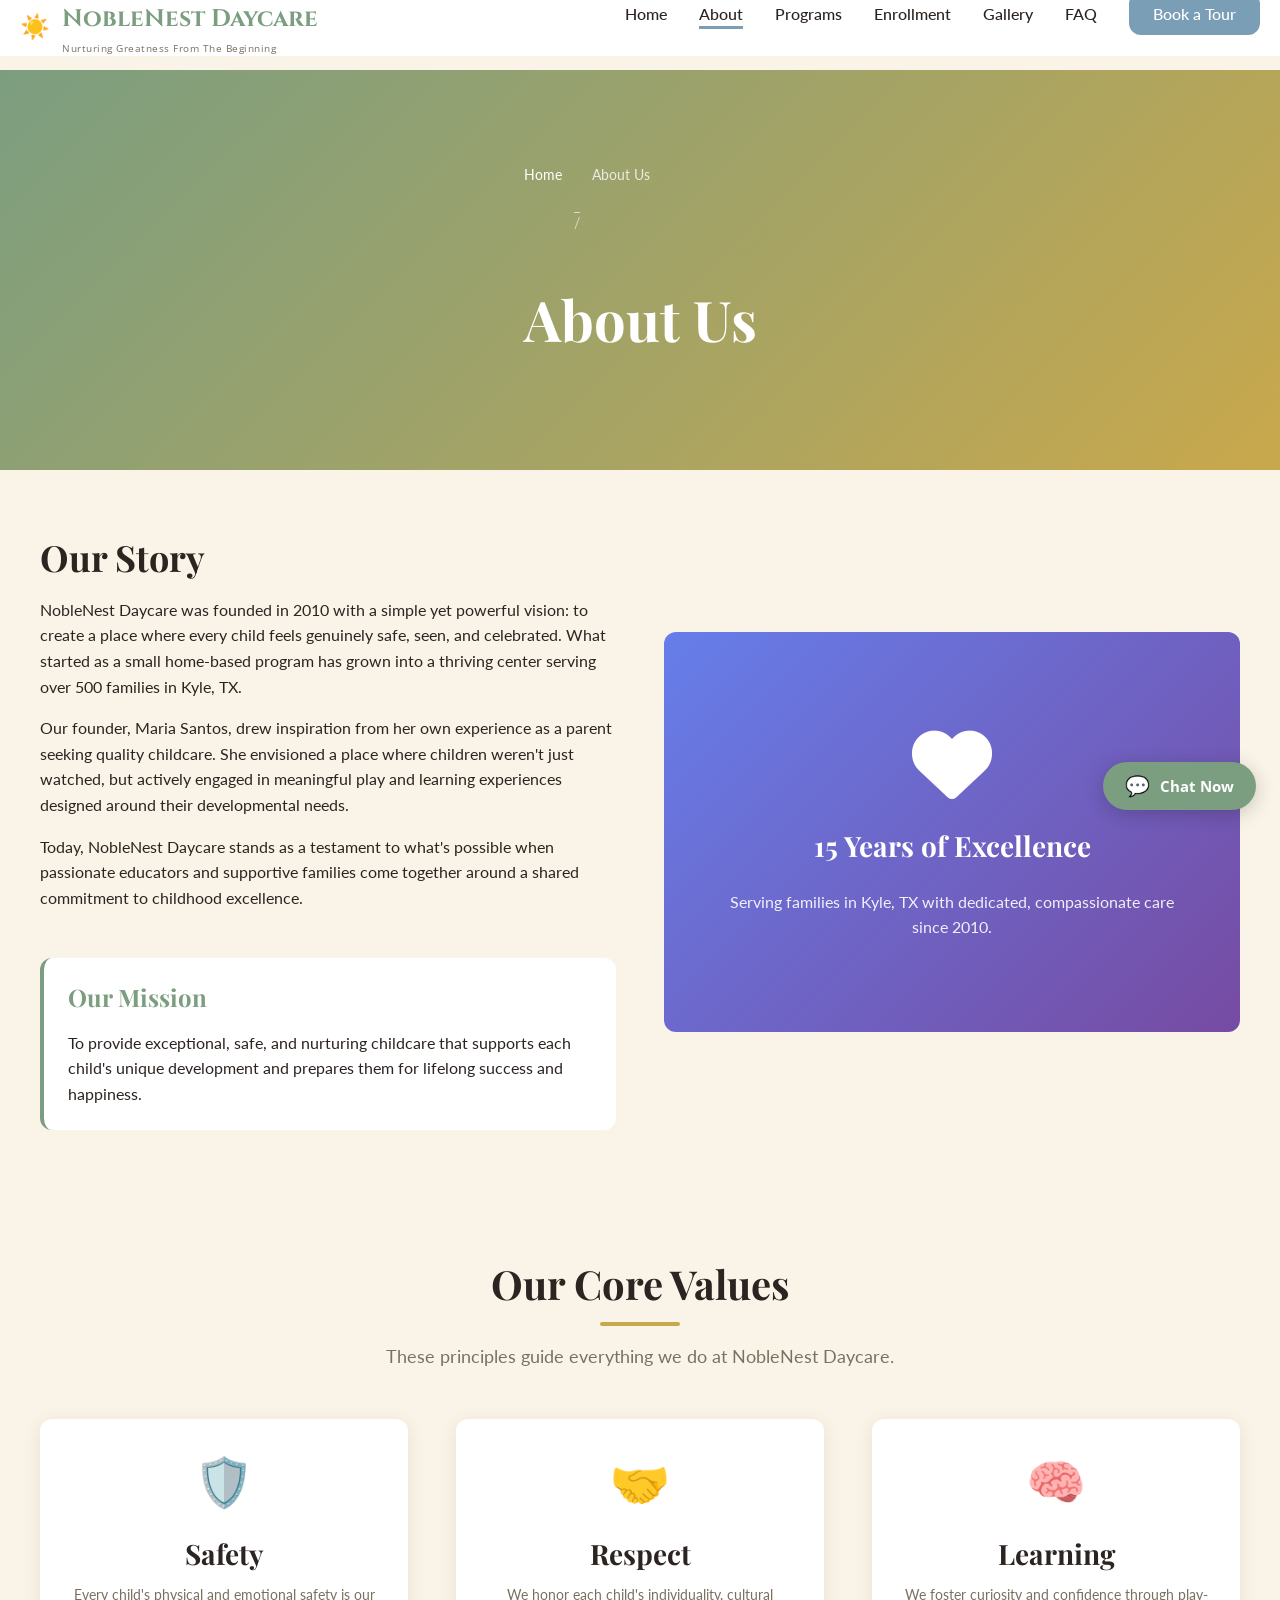
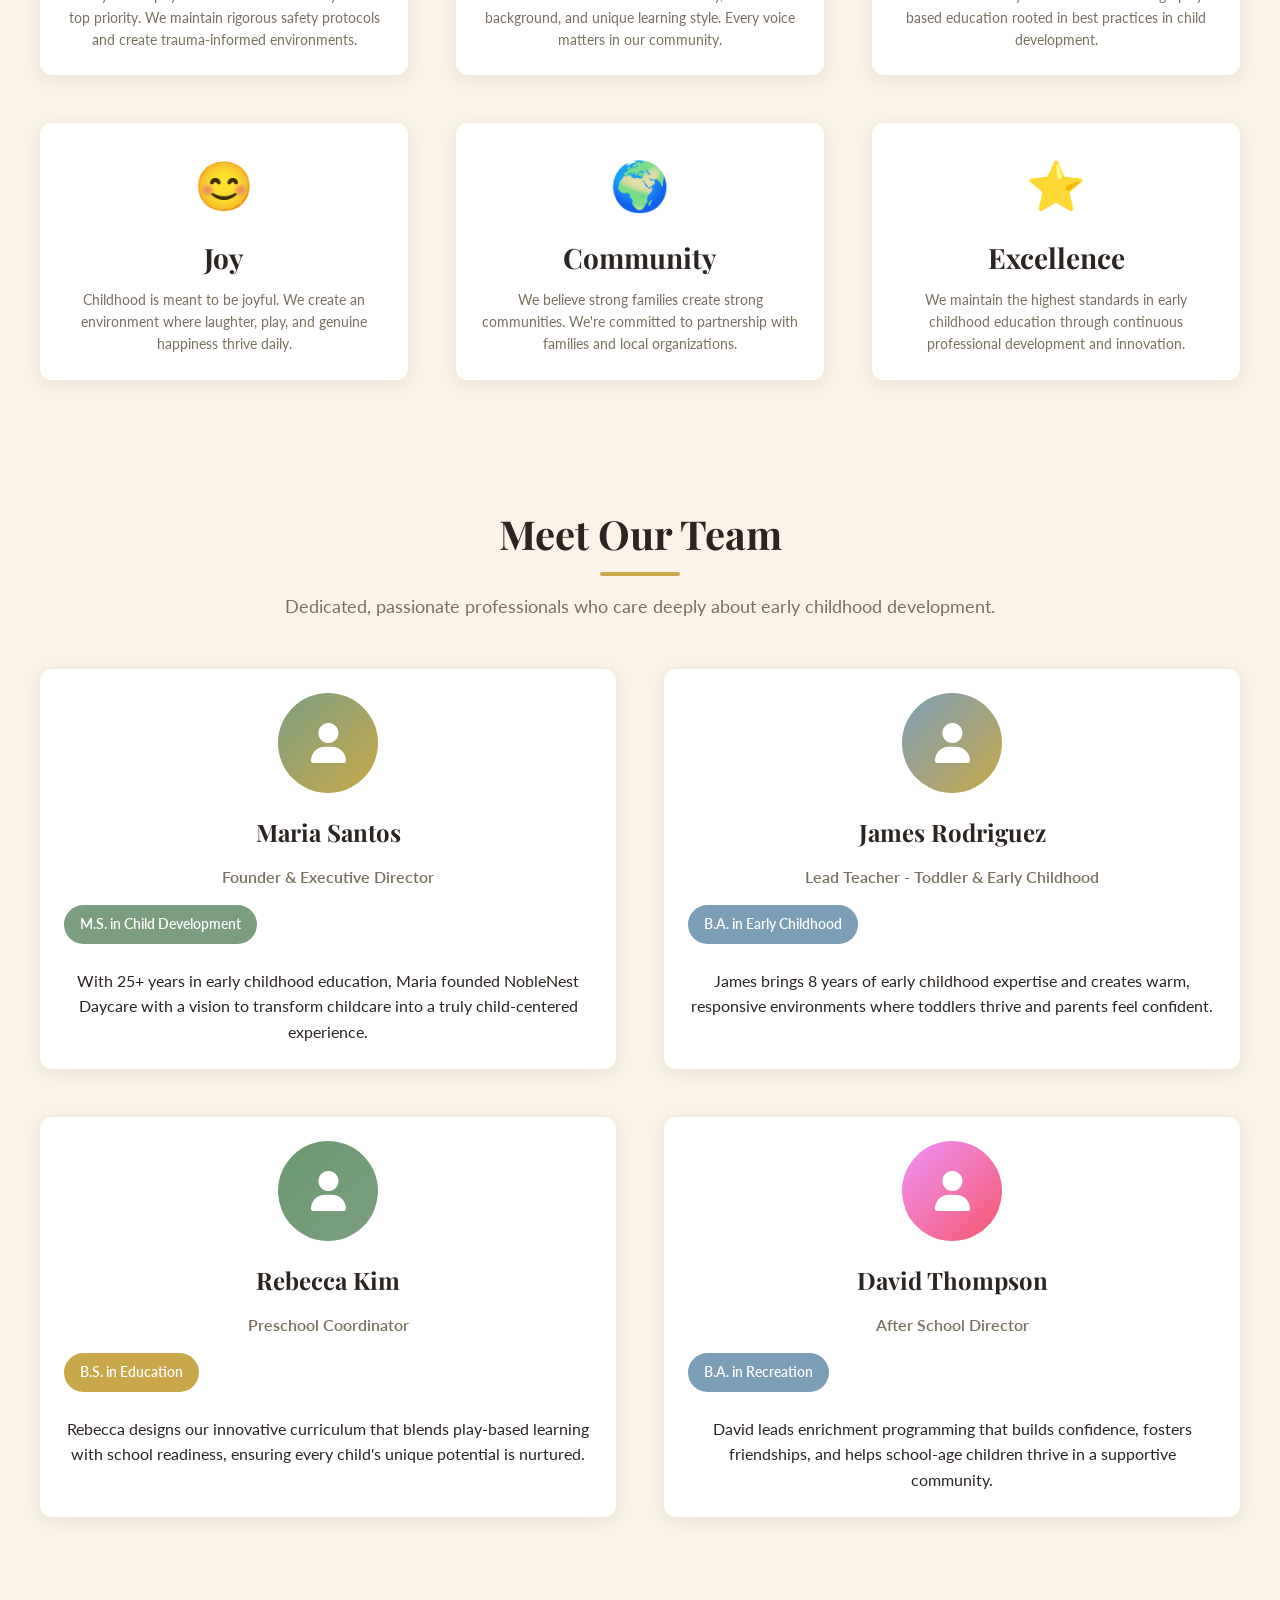
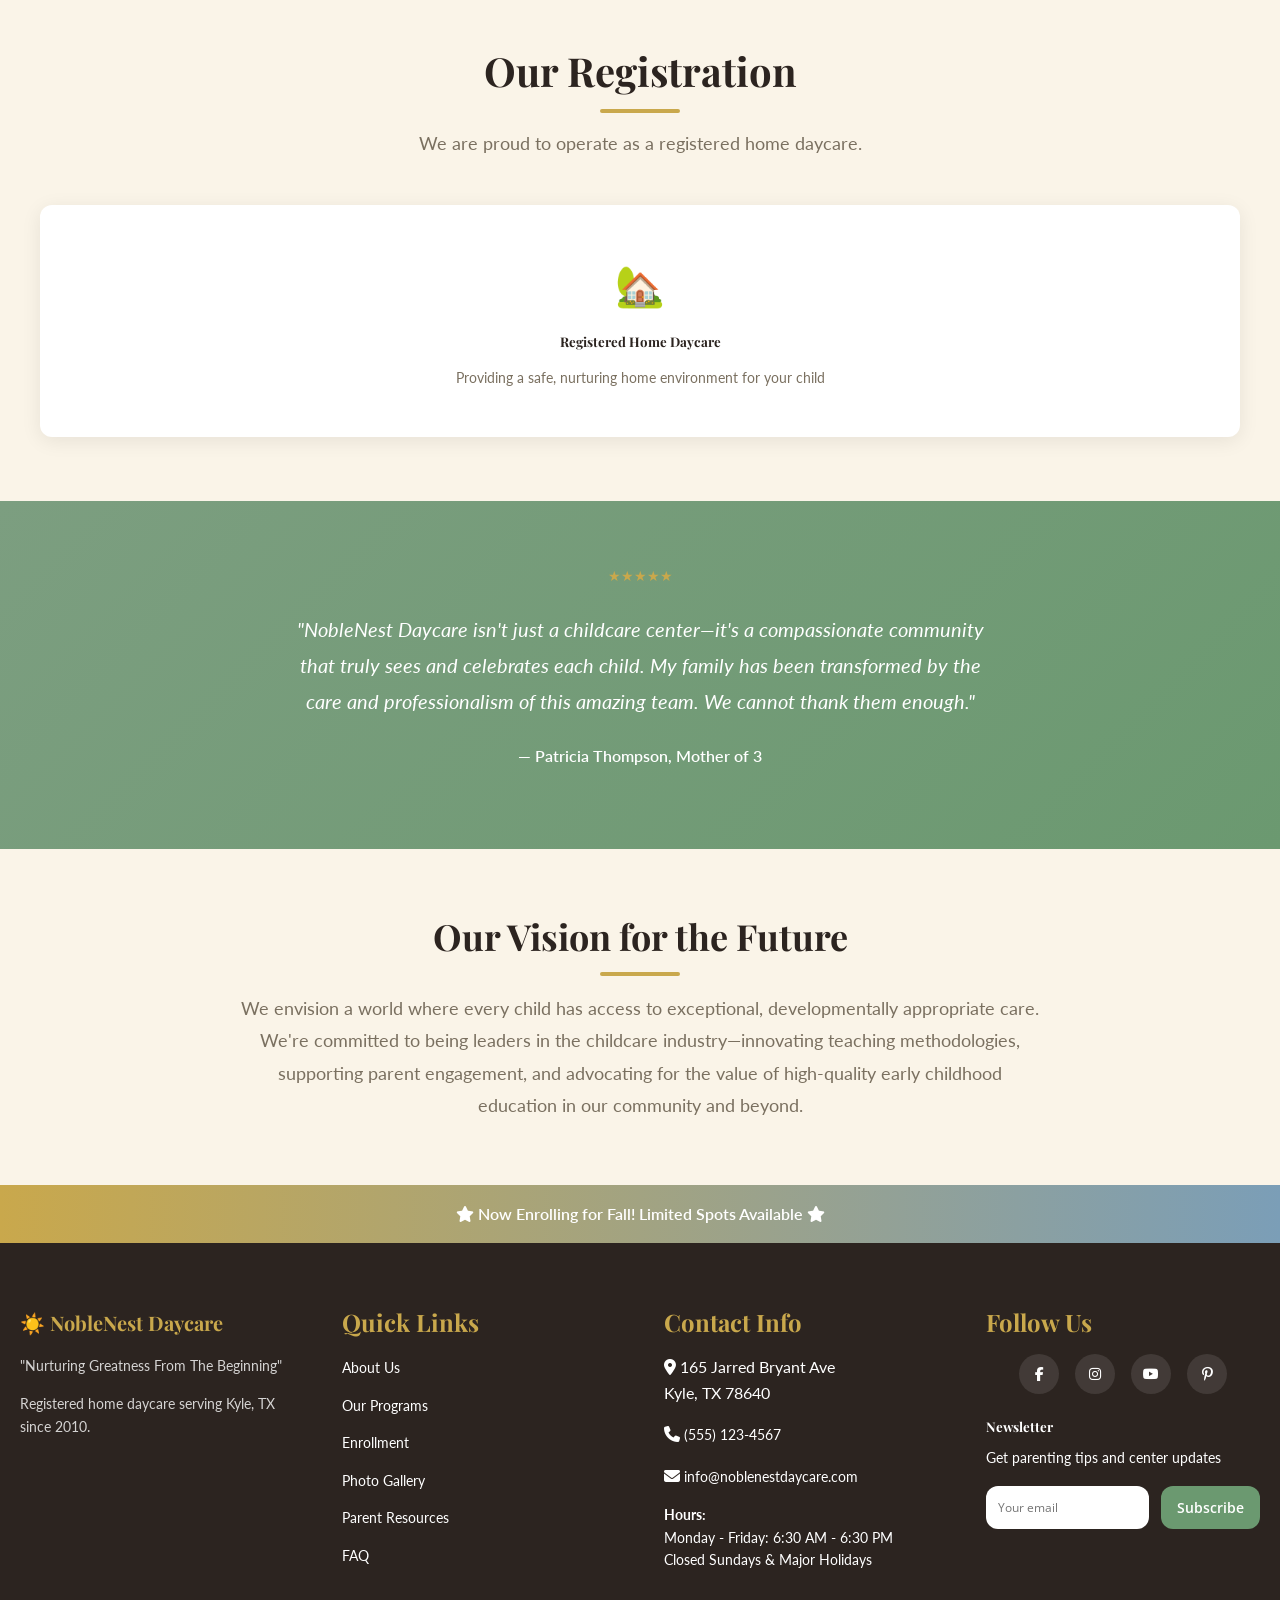
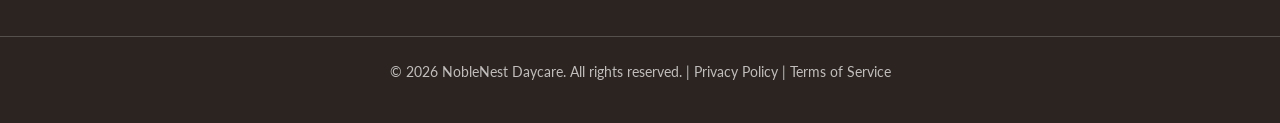
==== about.html @ d647401b "Update minimum age to 12 months: remove infant care, update all age references" ====
﻿<!DOCTYPE html>
<html lang="en">
<head>
  <meta charset="UTF-8">
  <meta name="viewport" content="width=device-width, initial-scale=1.0">
  <meta name="description" content="About NobleNest Daycare - Our story, mission, values, and the dedicated team behind our childcare center.">
  <meta name="keywords" content="about childcare, our mission, our team, childcare values, child development philosophy">
  
  <meta property="og:type" content="website">
  <meta property="og:url" content="https://noblenestdaycare.com/about.html">
  <meta property="og:title" content="About NobleNest Daycare | Our Story & Mission">
  <meta property="og:description" content="Learn about our mission, values, and the dedicated team behind NobleNest Daycare.">
  
  <meta property="twitter:card" content="summary">
  <meta property="twitter:url" content="https://noblenestdaycare.com/about.html">
  <meta property="twitter:title" content="About NobleNest Daycare | Our Story & Mission">
  <meta property="twitter:description" content="Learn about our mission, values, and the dedicated team behind NobleNest Daycare.">
  
  <link rel="canonical" href="https://noblenestdaycare.com/about.html">
  <link rel="icon" type="image/x-icon" href="data:image/svg+xml,<svg xmlns='http://www.w3.org/2000/svg' viewBox='0 0 100 100'><text y='.9em' font-size='90'>☀️</text></svg>">
  
  <link href="https://fonts.googleapis.com/css2?family=Cinzel:wght@400;600;700&family=Playfair+Display:wght@400;600;700&family=Lato:wght@300;400;700&family=Open+Sans:wght@400;600;700&display=swap" rel="stylesheet">
  <link rel="stylesheet" href="https://cdnjs.cloudflare.com/ajax/libs/font-awesome/6.4.0/css/all.min.css">
  
  <link rel="stylesheet" href="css/style.css">
  <link rel="stylesheet" href="css/responsive.css">
  
  <title>About NobleNest Daycare | Our Story & Mission</title>
</head>
<body>
  <a href="#main-content" class="skip-link">Skip to main content</a>

  <header>
    <nav class="container">
      <a href="index.html" class="logo">
        <span>☀️</span>
        <div class="logo-text"><span>NobleNest Daycare</span><span class="logo-motto">Nurturing Greatness From The Beginning</span></div>
      </a>
      
      <ul class="nav-menu">
        <li><a href="index.html">Home</a></li>
        <li><a href="about.html">About</a></li>
        <li><a href="programs.html">Programs</a></li>
        <li><a href="enrollment.html">Enrollment</a></li>
        <li><a href="gallery.html">Gallery</a></li>
        <li><a href="faq.html">FAQ</a></li>
        <li><a href="contact.html" class="nav-cta">Book a Tour</a></li>
      </ul>

      <button class="hamburger" aria-label="Toggle navigation menu" aria-expanded="false">
        <span></span>
        <span></span>
        <span></span>
      </button>
    </nav>

    <div class="mobile-menu">
      <a href="index.html">Home</a>
      <a href="about.html">About</a>
      <a href="programs.html">Programs</a>
      <a href="enrollment.html">Enrollment</a>
      <a href="gallery.html">Gallery</a>
      <a href="resources.html">Resources</a>
      <a href="faq.html">FAQ</a>
      <a href="contact.html" class="nav-cta">Book a Tour</a>
    </div>
  </header>

  <main id="main-content">
    <!-- HERO BANNER -->
    <section class="hero hero-small">
      <div class="hero-content">
        <div class="breadcrumb">
          <a href="index.html">Home</a>
          <span class="divider">/</span>
          <span>About Us</span>
        </div>
        <h1>About Us</h1>
      </div>
    </section>

    <!-- OUR STORY SECTION -->
    <section class="bg-background">
      <div class="container">
        <div class="two-column">
          <div>
            <h2>Our Story</h2>
            <p>
              NobleNest Daycare was founded in 2010 with a simple yet powerful vision: to create a place where every child feels genuinely safe, seen, and celebrated. What started as a small home-based program has grown into a thriving center serving over 500 families in Kyle, TX.
            </p>
            <p>
              Our founder, Maria Santos, drew inspiration from her own experience as a parent seeking quality childcare. She envisioned a place where children weren't just watched, but actively engaged in meaningful play and learning experiences designed around their developmental needs.
            </p>
            <p>
              Today, NobleNest Daycare stands as a testament to what's possible when passionate educators and supportive families come together around a shared commitment to childhood excellence.
            </p>

            <div style="margin-top: var(--spacing-2xl); padding: var(--spacing-lg); background-color: var(--white); border-radius: var(--border-radius); border-left: 4px solid var(--primary);">
              <h4 style="margin-bottom: var(--spacing-md); color: var(--primary);">Our Mission</h4>
              <p style="margin-bottom: 0;">
                To provide exceptional, safe, and nurturing childcare that supports each child's unique development and prepares them for lifelong success and happiness.
              </p>
            </div>
          </div>

          <div style="background: linear-gradient(135deg, #667eea 0%, #764ba2 100%); border-radius: var(--border-radius); padding: var(--spacing-3xl); color: white; display: flex; flex-direction: column; justify-content: center; align-items: center; text-align: center; min-height: 400px;">
            <i class="fas fa-heart" style="font-size: 80px; margin-bottom: var(--spacing-lg);"></i>
            <h3 style="color: white; margin-bottom: var(--spacing-lg);">15 Years of Excellence</h3>
            <p style="opacity: 0.9; margin-bottom: 0;">
              Serving families in Kyle, TX with dedicated, compassionate care since 2010.
            </p>
          </div>
        </div>
      </div>
    </section>

    <!-- OUR VALUES SECTION -->
    <section>
      <div class="container">
        <div class="section-header">
          <h2 class="section-title-accent">Our Core Values</h2>
          <p class="section-subtitle">These principles guide everything we do at NobleNest Daycare.</p>
        </div>

        <div class="grid-3">
          <div class="card icon-card">
            <div class="icon">🛡️</div>
            <h3>Safety</h3>
            <p>Every child's physical and emotional safety is our top priority. We maintain rigorous safety protocols and create trauma-informed environments.</p>
          </div>

          <div class="card icon-card">
            <div class="icon">🤝</div>
            <h3>Respect</h3>
            <p>We honor each child's individuality, cultural background, and unique learning style. Every voice matters in our community.</p>
          </div>

          <div class="card icon-card">
            <div class="icon">🧠</div>
            <h3>Learning</h3>
            <p>We foster curiosity and confidence through play-based education rooted in best practices in child development.</p>
          </div>

          <div class="card icon-card">
            <div class="icon">😊</div>
            <h3>Joy</h3>
            <p>Childhood is meant to be joyful. We create an environment where laughter, play, and genuine happiness thrive daily.</p>
          </div>

          <div class="card icon-card">
            <div class="icon">🌍</div>
            <h3>Community</h3>
            <p>We believe strong families create strong communities. We're committed to partnership with families and local organizations.</p>
          </div>

          <div class="card icon-card">
            <div class="icon">⭐</div>
            <h3>Excellence</h3>
            <p>We maintain the highest standards in early childhood education through continuous professional development and innovation.</p>
          </div>
        </div>
      </div>
    </section>

    <!-- MEET OUR TEAM SECTION -->
    <section class="bg-background">
      <div class="container">
        <div class="section-header">
          <h2 class="section-title-accent">Meet Our Team</h2>
          <p class="section-subtitle">Dedicated, passionate professionals who care deeply about early childhood development.</p>
        </div>

        <div class="grid-2">
          <div class="card">
            <div style="width: 100px; height: 100px; background: linear-gradient(135deg, var(--primary) 0%, var(--secondary) 100%); border-radius: 50%; margin: 0 auto var(--spacing-lg); display: flex; align-items: center; justify-content: center; color: white; font-size: 40px;">
              <i class="fas fa-user"></i>
            </div>
            <h4 style="text-align: center;">Maria Santos</h4>
            <p style="text-align: center; color: var(--text-light); font-weight: 600; margin-bottom: var(--spacing-md);">Founder & Executive Director</p>
            <div class="badge badge-primary" style="text-align: center; width: fit-content; margin: 0 auto var(--spacing-lg);">M.S. in Child Development</div>
            <p style="text-align: center; margin-bottom: 0;">
              With 25+ years in early childhood education, Maria founded NobleNest Daycare with a vision to transform childcare into a truly child-centered experience.
            </p>
          </div>

          <div class="card">
            <div style="width: 100px; height: 100px; background: linear-gradient(135deg, var(--accent) 0%, var(--secondary) 100%); border-radius: 50%; margin: 0 auto var(--spacing-lg); display: flex; align-items: center; justify-content: center; color: white; font-size: 40px;">
              <i class="fas fa-user"></i>
            </div>
            <h4 style="text-align: center;">James Rodriguez</h4>
            <p style="text-align: center; color: var(--text-light); font-weight: 600; margin-bottom: var(--spacing-md);">Lead Teacher - Toddler &amp; Early Childhood</p>
            <div class="badge badge-accent" style="text-align: center; width: fit-content; margin: 0 auto var(--spacing-lg);">B.A. in Early Childhood</div>
            <p style="text-align: center; margin-bottom: 0;">
              James brings 8 years of early childhood expertise and creates warm, responsive environments where toddlers thrive and parents feel confident.
            </p>
          </div>

          <div class="card">
            <div style="width: 100px; height: 100px; background: linear-gradient(135deg, var(--success) 0%, var(--primary) 100%); border-radius: 50%; margin: 0 auto var(--spacing-lg); display: flex; align-items: center; justify-content: center; color: white; font-size: 40px;">
              <i class="fas fa-user"></i>
            </div>
            <h4 style="text-align: center;">Rebecca Kim</h4>
            <p style="text-align: center; color: var(--text-light); font-weight: 600; margin-bottom: var(--spacing-md);">Preschool Coordinator</p>
            <div class="badge badge-secondary" style="text-align: center; width: fit-content; margin: 0 auto var(--spacing-lg);">B.S. in Education</div>
            <p style="text-align: center; margin-bottom: 0;">
              Rebecca designs our innovative curriculum that blends play-based learning with school readiness, ensuring every child's unique potential is nurtured.
            </p>
          </div>

          <div class="card">
            <div style="width: 100px; height: 100px; background: linear-gradient(135deg, #f093fb 0%, #f5576c 100%); border-radius: 50%; margin: 0 auto var(--spacing-lg); display: flex; align-items: center; justify-content: center; color: white; font-size: 40px;">
              <i class="fas fa-user"></i>
            </div>
            <h4 style="text-align: center;">David Thompson</h4>
            <p style="text-align: center; color: var(--text-light); font-weight: 600; margin-bottom: var(--spacing-md);">After School Director</p>
            <div class="badge badge-accent" style="text-align: center; width: fit-content; margin: 0 auto var(--spacing-lg);">B.A. in Recreation</div>
            <p style="text-align: center; margin-bottom: 0;">
              David leads enrichment programming that builds confidence, fosters friendships, and helps school-age children thrive in a supportive community.
            </p>
          </div>
        </div>
      </div>
    </section>

    <!-- ACCREDITATIONS & LICENSES SECTION -->
    <section>
      <div class="container">
        <div class="section-header">
          <h2 class="section-title-accent">Our Registration</h2>
          <p class="section-subtitle">We are proud to operate as a registered home daycare.</p>
        </div>

        <div style="display: grid; grid-template-columns: repeat(auto-fit, minmax(150px, 1fr)); gap: var(--spacing-2xl); align-items: center;">
          <div style="background: var(--white); padding: var(--spacing-2xl); border-radius: var(--border-radius); text-align: center; box-shadow: var(--shadow-md);">
            <div style="font-size: 40px; margin-bottom: var(--spacing-md);">🏡</div>
            <h5>Registered Home Daycare</h5>
            <p style="font-size: var(--font-size-small); margin-bottom: 0; color: var(--text-light);">Providing a safe, nurturing home environment for your child</p>
          </div>
        </div>
      </div>
    </section>

    <!-- PARENT TESTIMONIAL BANNER -->
    <section style="background: linear-gradient(135deg, var(--primary) 0%, var(--success) 100%); color: white; padding: var(--spacing-3xl) var(--container-padding);">
      <div class="container">
        <div style="text-align: center; max-width: 700px; margin: 0 auto;">
          <div class="star-rating" style="justify-content: center; margin-bottom: var(--spacing-lg);">
            ★★★★★
          </div>
          <p style="font-size: 20px; font-style: italic; margin-bottom: var(--spacing-lg); line-height: 1.8;">
            "NobleNest Daycare isn't just a childcare center—it's a compassionate community that truly sees and celebrates each child. My family has been transformed by the care and professionalism of this amazing team. We cannot thank them enough."
          </p>
          <p style="font-size: 16px; font-weight: 600;">
            — Patricia Thompson, Mother of 3
          </p>
        </div>
      </div>
    </section>

    <!-- VISION SECTION -->
    <section class="bg-background">
      <div class="container">
        <div style="text-align: center; max-width: 800px; margin: 0 auto;">
          <h2 class="section-title-accent">Our Vision for the Future</h2>
          <p style="font-size: var(--font-size-large); color: var(--text-light); line-height: 1.8; margin-bottom: 0;">
            We envision a world where every child has access to exceptional, developmentally appropriate care. We're committed to being leaders in the childcare industry—innovating teaching methodologies, supporting parent engagement, and advocating for the value of high-quality early childhood education in our community and beyond.
          </p>
        </div>
      </div>
    </section>
  </main>

  <div class="enrolling-banner">
    <i class="fas fa-star"></i> Now Enrolling for Fall! Limited Spots Available <i class="fas fa-star"></i>
  </div>

  <footer>
    <div class="footer-content">
      <div class="footer-section">
        <div class="footer-logo">☀️ NobleNest Daycare</div>
        <p class="footer-tagline">"Nurturing Greatness From The Beginning"</p>
        <p style="font-size: var(--font-size-small); color: rgba(255, 255, 255, 0.8);">Registered home daycare serving Kyle, TX since 2010.</p>
      </div>

      <div class="footer-section">
        <h4>Quick Links</h4>
        <ul>
          <li><a href="about.html">About Us</a></li>
          <li><a href="programs.html">Our Programs</a></li>
          <li><a href="enrollment.html">Enrollment</a></li>
          <li><a href="gallery.html">Photo Gallery</a></li>
          <li><a href="resources.html">Parent Resources</a></li>
          <li><a href="faq.html">FAQ</a></li>
        </ul>
      </div>

      <div class="footer-section">
        <h4>Contact Info</h4>
        <p>
          <i class="fas fa-map-marker-alt"></i> 165 Jarred Bryant Ave<br>
          Kyle, TX 78640
        </p>
        <p>
          <i class="fas fa-phone"></i> <a href="tel:+1-555-123-4567">(555) 123-4567</a>
        </p>
        <p>
          <i class="fas fa-envelope"></i> <a href="mailto:info@noblenestdaycare.com">info@noblenestdaycare.com</a>
        </p>
        <p style="font-size: var(--font-size-small); margin-top: var(--spacing-md);">
          <strong>Hours:</strong><br>
          Monday - Friday: 6:30 AM - 6:30 PM<br>
          Closed Sundays & Major Holidays
        </p>
      </div>

      <div class="footer-section">
        <h4>Follow Us</h4>
        <div class="social-links">
          <a href="https://facebook.com/noblenestdaycare" target="_blank" rel="noopener noreferrer" aria-label="Visit our Facebook page">
            <i class="fab fa-facebook-f"></i>
          </a>
          <a href="https://instagram.com/noblenestdaycare" target="_blank" rel="noopener noreferrer" aria-label="Visit our Instagram page">
            <i class="fab fa-instagram"></i>
          </a>
          <a href="https://youtube.com/noblenestdaycare" target="_blank" rel="noopener noreferrer" aria-label="Visit our YouTube channel">
            <i class="fab fa-youtube"></i>
          </a>
          <a href="https://pinterest.com/noblenestdaycare" target="_blank" rel="noopener noreferrer" aria-label="Visit our Pinterest page">
            <i class="fab fa-pinterest-p"></i>
          </a>
        </div>
        <div style="margin-top: var(--spacing-lg);">
          <h5 style="margin-bottom: var(--spacing-sm);">Newsletter</h5>
          <p style="font-size: var(--font-size-small); margin-bottom: var(--spacing-md);">Get parenting tips and center updates</p>
          <form style="display: flex; gap: var(--spacing-sm);" onsubmit="event.preventDefault(); alert('Newsletter signup coming soon!');">
            <input type="email" placeholder="Your email" style="flex: 1; padding: var(--spacing-sm); border: none; border-radius: var(--border-radius); font-size: 12px;">
            <button type="submit" class="btn btn-secondary btn-small" style="padding: var(--spacing-sm) var(--spacing-md);">Subscribe</button>
          </form>
        </div>
      </div>
    </div>

    <div class="footer-bottom">
      <p>&copy; 2026 NobleNest Daycare. All rights reserved. | <a href="#" style="color: rgba(255, 255, 255, 0.7);">Privacy Policy</a> | <a href="#" style="color: rgba(255, 255, 255, 0.7);">Terms of Service</a></p>
    </div>
  </footer>

  <button class="scroll-to-top" aria-label="Scroll to top">
    <i class="fas fa-arrow-up"></i>
  </button>

  <script src="js/main.js" defer></script>
  <!-- CHAT NOW BUTTON -->
  <button class="chat-now-btn" onclick="if(typeof Tawk_API!=='undefined'){Tawk_API.maximize();}" aria-label="Chat with us now">
    <span class="chat-icon">&#128172;</span>
    <span class="chat-label">Chat Now</span>
  </button>

  <!-- TAWK.TO LIVE CHAT - Sign up free at tawk.to, replace YOUR_PROPERTY_ID/YOUR_WIDGET_ID -->
  <script type="text/javascript">
    var Tawk_API=Tawk_API||{}, Tawk_LoadStart=new Date();
    (function(){
      var s1=document.createElement("script"),s0=document.getElementsByTagName("script")[0];
      s1.async=true;
      s1.src='https://embed.tawk.to/YOUR_PROPERTY_ID/YOUR_WIDGET_ID';
      s1.charset='UTF-8';
      s1.setAttribute('crossorigin','*');
      s0.parentNode.insertBefore(s1,s0);
    })();
  </script>
</body>
</html>
---- css/style.css ----
﻿/* ============================================
   NobleNest Daycare CHILDCARE WEBSITE
   Main Stylesheet with CSS Variables & Global Styles
   ============================================ */

/* ============================================
   CSS CUSTOM PROPERTIES (VARIABLES)
   ============================================ */
:root {
  /* Brand Colors */
  --primary: #7C9E80;        /* Sage green */
  --secondary: #C9A84C;      /* Soft gold */
  --accent: #7B9EB7;         /* Dusty blue */
  --background: #FAF4E8;     /* Warm cream */
  --text: #2C2420;           /* Warm dark brown */
  --text-light: #7A7060;     /* Warm gray */
  --success: #6B9970;        /* Sage success green */
  --error: #C25B4E;          /* Muted terracotta */
  --white: #FFFFFF;
  --card-bg: #FFFFFF;
  --border: #E5D9C5;         /* Warm beige border */

  /* Typography */
  --font-heading: 'Playfair Display', serif;
  --font-logo: 'Cinzel', serif;
  --font-body: 'Lato', sans-serif;
  --font-ui: 'Open Sans', sans-serif;
  --font-size-base: 16px;
  --font-size-small: 14px;
  --font-size-large: 18px;
  --font-size-h1: 48px;
  --font-size-h2: 36px;
  --font-size-h3: 28px;
  --font-size-h4: 24px;
  --line-height: 1.6;
  
  /* Spacing */
  --spacing-xs: 8px;
  --spacing-sm: 12px;
  --spacing-md: 16px;
  --spacing-lg: 24px;
  --spacing-xl: 32px;
  --spacing-2xl: 48px;
  --spacing-3xl: 64px;

  /* Border & Radius */
  --border-radius: 12px;
  --border-radius-lg: 16px;
  --border-width: 1px;
  --border-color: var(--border);

  /* Shadows */
  --shadow-sm: 0 2px 8px rgba(0, 0, 0, 0.04);
  --shadow-md: 0 4px 20px rgba(0, 0, 0, 0.08);
  --shadow-lg: 0 10px 40px rgba(0, 0, 0, 0.12);
  --shadow-hover: 0 12px 48px rgba(0, 0, 0, 0.15);

  /* Transitions */
  --transition: all 0.3s ease;
  --transition-fast: all 0.15s ease;
  --transition-slow: all 0.5s ease;

  /* Container */
  --container-width: 1320px;
  --container-padding: 20px;

  /* Z-index scale */
  --z-header: 1000;
  --z-mobile-nav: 999;
  --z-lightbox: 2000;
  --z-tooltip: 100;
}

/* ============================================
   RESET & BASE STYLES
   ============================================ */
* {
  margin: 0;
  padding: 0;
  box-sizing: border-box;
}

html {
  scroll-behavior: smooth;
  font-size: var(--font-size-base);
  overflow-x: hidden;
}

body {
  font-family: var(--font-body);
  color: var(--text);
  background-color: var(--background);
  line-height: var(--line-height);
  -webkit-font-smoothing: antialiased;
  -moz-osx-font-smoothing: grayscale;
}

/* Headings */
h1, h2, h3, h4, h5, h6 {
  font-family: var(--font-heading);
  font-weight: 700;
  line-height: 1.3;
  margin-bottom: var(--spacing-md);
}

h1 {
  font-size: var(--font-size-h1);
}

h2 {
  font-size: var(--font-size-h2);
}

h3 {
  font-size: var(--font-size-h3);
}

h4 {
  font-size: var(--font-size-h4);
}

/* Paragraphs & Text */
p {
  margin-bottom: var(--spacing-md);
}

a {
  color: var(--primary);
  text-decoration: none;
  transition: var(--transition-fast);
}

a:hover {
  color: var(--accent);
}

/* Lists */
ul, ol {
  margin-left: var(--spacing-lg);
  margin-bottom: var(--spacing-md);
}

li {
  margin-bottom: var(--spacing-sm);
}

/* Images */
img {
  max-width: 100%;
  height: auto;
  display: block;
}

/* Forms */
button {
  cursor: pointer;
  font-family: var(--font-ui);
}

input, textarea, select {
  font-family: var(--font-ui);
  font-size: var(--font-size-base);
}

/* ============================================
   CONTAINER & LAYOUT
   ============================================ */
.container {
  width: 100%;
  max-width: var(--container-width);
  margin: 0 auto;
  padding: 0 var(--container-padding);
}

section {
  padding: var(--spacing-3xl) var(--container-padding);
}

.row {
  display: flex;
  gap: var(--spacing-lg);
  flex-wrap: wrap;
}

.col {
  flex: 1;
  min-width: 0;
}

/* ============================================
   HEADER & NAVIGATION
   ============================================ */
header {
  position: fixed;
  top: 0;
  left: 0;
  right: 0;
  background-color: var(--white);
  z-index: var(--z-header);
  transition: var(--transition);
  border-bottom: none;
}

header.scrolled {
  box-shadow: var(--shadow-md);
  background-color: rgba(255, 255, 255, 0.98);
}

nav {
  display: flex;
  justify-content: space-between;
  align-items: center;
  padding: var(--spacing-md) var(--container-padding);
  max-width: var(--container-width);
  margin: 0 auto;
}

.logo {
  font-family: var(--font-logo);
  font-size: 24px;
  font-weight: 700;
  color: var(--primary);
  display: flex;
  align-items: center;
  gap: var(--spacing-sm);
  text-decoration: none;
  white-space: nowrap;
}

.logo-text {
  display: flex;
  flex-direction: column;
  gap: 2px;
}

.logo-motto {
  font-size: 10px;
  font-weight: 400;
  color: var(--text-light);
  letter-spacing: 0.5px;
  white-space: nowrap;
  font-family: var(--font-ui);
}

.logo:hover {
  color: var(--accent);
}

.nav-menu {
  display: flex;
  list-style: none;
  gap: var(--spacing-xl);
  align-items: center;
}

.nav-menu a {
  font-size: var(--font-size-base);
  font-weight: 500;
  color: var(--text);
  position: relative;
  transition: var(--transition-fast);
}

.nav-menu a::after {
  content: '';
  position: absolute;
  bottom: -6px;
  left: 0;
  width: 0;
  height: 3px;
  background-color: var(--accent);
  transition: var(--transition-fast);
}

.nav-menu a:hover::after {
  width: 100%;
}

.nav-menu a.active::after {
  width: 100%;
}

.nav-cta {
  background-color: var(--accent);
  color: var(--white) !important;
  padding: var(--spacing-sm) var(--spacing-lg);
  border-radius: var(--border-radius);
  font-weight: 600;
  transition: var(--transition-fast);
}

.nav-cta::after {
  display: none;
}

.nav-cta:hover {
  color: var(--white);
  background-color: #5C86A0;
  transform: scale(1.03);
  box-shadow: var(--shadow-md);
}

/* Hamburger Menu */
.hamburger {
  display: none;
  flex-direction: column;
  cursor: pointer;
  gap: 6px;
  background: none;
  border: none;
  padding: 0;
}

.hamburger span {
  width: 24px;
  height: 3px;
  background-color: var(--text);
  border-radius: 2px;
  transition: var(--transition-fast);
}

.hamburger.active span:nth-child(1) {
  transform: translateY(9px) rotate(45deg);
}

.hamburger.active span:nth-child(2) {
  opacity: 0;
}

.hamburger.active span:nth-child(3) {
  transform: translateY(-9px) rotate(-45deg);
}

/* Mobile Menu */
.mobile-menu {
  display: none;
  position: fixed;
  top: 70px;
  left: 0;
  right: 0;
  bottom: 0;
  background-color: var(--white);
  z-index: var(--z-mobile-nav);
  flex-direction: column;
  padding: var(--spacing-xl);
  gap: var(--spacing-md);
  max-height: calc(100vh - 70px);
  overflow-y: auto;
}

.mobile-menu.active {
  display: flex;
}

.mobile-menu a {
  font-size: 16px;
  padding: var(--spacing-md) 0;
  border-bottom: 1px solid var(--border);
  color: var(--text);
}

.mobile-menu a.active {
  color: var(--accent);
  font-weight: 600;
}

.mobile-menu .nav-cta {
  width: 100%;
  text-align: center;
  border-bottom: none;
  padding: var(--spacing-md);
}

/* Skip to main content link */
.skip-link {
  position: absolute;
  top: -40px;
  left: 0;
  background: var(--primary);
  color: var(--white);
  padding: 8px;
  text-decoration: none;
  z-index: var(--z-header) + 1;
  border-radius: var(--border-radius);
}

.skip-link:focus {
  top: 0;
}

/* ============================================
   BUTTONS
   ============================================ */
.btn {
  display: inline-flex;
  align-items: center;
  justify-content: center;
  gap: var(--spacing-sm);
  padding: var(--spacing-md) var(--spacing-lg);
  border: none;
  border-radius: var(--border-radius);
  font-size: var(--font-size-base);
  font-weight: 600;
  cursor: pointer;
  transition: var(--transition-fast);
  text-decoration: none;
  white-space: nowrap;
}

.btn-primary {
  background-color: var(--primary);
  color: var(--white);
}

.btn-primary:hover {
  background-color: #5E8263;
  transform: translateY(-2px);
  box-shadow: var(--shadow-md);
}

.btn-secondary {
  background-color: var(--success);
  color: var(--white);
}

.btn-secondary:hover {
  background-color: #527A56;
  transform: translateY(-2px);
  box-shadow: var(--shadow-md);
}

.btn-accent {
  background-color: var(--accent);
  color: var(--white);
}

.btn-accent:hover {
  background-color: #5C86A0;
  transform: translateY(-2px);
  box-shadow: var(--shadow-md);
}

.btn-outline {
  background-color: transparent;
  color: var(--primary);
  border: 2px solid var(--primary);
}

.btn-outline:hover {
  background-color: var(--primary);
  color: var(--white);
}

.btn-small {
  padding: var(--spacing-sm) var(--spacing-md);
  font-size: var(--font-size-small);
}

.btn-large {
  padding: var(--spacing-lg) var(--spacing-xl);
  font-size: var(--font-size-large);
}

.btn:disabled {
  opacity: 0.6;
  cursor: not-allowed;
}

/* ============================================
   CARDS
   ============================================ */
.card {
  background-color: var(--card-bg);
  border-radius: var(--border-radius);
  padding: var(--spacing-lg);
  box-shadow: var(--shadow-md);
  transition: var(--transition);
}

.card:hover {
  transform: translateY(-6px);
  box-shadow: var(--shadow-lg);
  border-color: var(--accent);
}

.card-header {
  margin-bottom: var(--spacing-md);
  padding-bottom: var(--spacing-md);
  border-bottom: 2px solid var(--border);
}

.card-body {
  margin-bottom: var(--spacing-md);
}

.card-footer {
  margin-top: var(--spacing-md);
  padding-top: var(--spacing-md);
  border-top: 1px solid var(--border);
}

/* Icon Cards */
.icon-card {
  text-align: center;
}

.icon-card .icon {
  font-size: 48px;
  margin-bottom: var(--spacing-md);
}

.icon-card h3 {
  margin-bottom: var(--spacing-sm);
}

.icon-card p {
  margin-bottom: 0;
  font-size: var(--font-size-small);
  color: var(--text-light);
}

/* ============================================
   FOOTER
   ============================================ */
footer {
  background-color: var(--text);
  color: var(--white);
  padding-top: var(--spacing-3xl);
}

.footer-content {
  display: grid;
  grid-template-columns: repeat(auto-fit, minmax(250px, 1fr));
  gap: var(--spacing-2xl);
  margin-bottom: var(--spacing-2xl);
  max-width: var(--container-width);
  margin-left: auto;
  margin-right: auto;
  padding: 0 var(--container-padding);
}

.footer-section h4 {
  color: var(--secondary);
  margin-bottom: var(--spacing-md);
}

.footer-section ul {
  list-style: none;
  margin-left: 0;
}

.footer-section li {
  margin-bottom: var(--spacing-sm);
}

.footer-section a {
  color: var(--white);
  font-size: var(--font-size-small);
}

.footer-section a:hover {
  color: var(--secondary);
}

.footer-logo {
  color: var(--secondary);
  font-family: var(--font-heading);
  font-size: 20px;
  font-weight: 700;
  display: flex;
  align-items: center;
  gap: var(--spacing-sm);
  margin-bottom: var(--spacing-md);
}

.footer-tagline {
  font-size: var(--font-size-small);
  color: rgba(255, 255, 255, 0.8);
  margin-bottom: var(--spacing-md);
}

/* Trust Badges */
.trust-badges {
  display: flex;
  flex-wrap: wrap;
  gap: var(--spacing-md);
  margin-bottom: var(--spacing-2xl);
  justify-content: center;
  padding: var(--spacing-lg);
  background-color: rgba(201, 168, 76, 0.12);
  border-radius: var(--border-radius);
}

.trust-badge {
  display: flex;
  align-items: center;
  gap: var(--spacing-xs);
  font-size: var(--font-size-small);
  font-weight: 500;
}

.trust-badge::before {
  content: '✓';
  color: var(--success);
  font-weight: 700;
}

/* Footer Bottom */
.footer-bottom {
  padding: var(--spacing-lg) var(--container-padding);
  border-top: 1px solid rgba(255, 255, 255, 0.2);
  text-align: center;
  font-size: var(--font-size-small);
  color: rgba(255, 255, 255, 0.7);
  max-width: var(--container-width);
  margin-left: auto;
  margin-right: auto;
}

/* Social Icons */
.social-links {
  display: flex;
  gap: var(--spacing-md);
  justify-content: center;
}

.social-links a {
  display: inline-flex;
  align-items: center;
  justify-content: center;
  width: 40px;
  height: 40px;
  background-color: rgba(255, 255, 255, 0.1);
  border-radius: 50%;
  color: var(--white);
  transition: var(--transition-fast);
  border: none;
}

.social-links a:hover {
  background-color: var(--secondary);
  color: var(--text);
  transform: translateY(-3px);
}

/* ============================================
   HERO SECTION
   ============================================ */
.hero {
  position: relative;
  min-height: 100vh;
  display: flex;
  align-items: center;
  justify-content: center;
  text-align: center;
  color: var(--white);
  background: linear-gradient(135deg, rgba(124, 158, 128, 0.82), rgba(201, 168, 76, 0.75)), 
              linear-gradient(135deg, #7C9E80, #C9A84C);
  background-size: cover;
  background-position: center;
  margin-top: 70px;
  padding: var(--spacing-3xl) var(--container-padding);
}

.hero-small {
  min-height: 400px;
  margin-top: 70px;
}

.hero-content {
  max-width: 800px;
  z-index: 2;
}

.hero h1 {
  font-size: clamp(32px, 5vw, 60px);
  margin-bottom: var(--spacing-lg);
  line-height: 1.2;
}

.hero-subtitle {
  font-size: clamp(16px, 2vw, 22px);
  margin-bottom: var(--spacing-2xl);
  line-height: 1.6;
  opacity: 0.95;
}

.hero-buttons {
  display: flex;
  gap: var(--spacing-md);
  justify-content: center;
  flex-wrap: wrap;
  margin-bottom: var(--spacing-2xl);
}

.scroll-indicator {
  position: absolute;
  bottom: 30px;
  left: 50%;
  transform: translateX(-50%);
  z-index: 3;
  animation: bounce 2s infinite;
}

.scroll-indicator i {
  font-size: 32px;
  color: var(--white);
  opacity: 0.7;
}

@keyframes bounce {
  0%, 20%, 50%, 80%, 100% {
    transform: translateX(-50%) translateY(0);
  }
  40% {
    transform: translateX(-50%) translateY(-10px);
  }
  60% {
    transform: translateX(-50%) translateY(-5px);
  }
}

/* ============================================
   BREADCRUMB
   ============================================ */
.breadcrumb {
  display: flex;
  flex-wrap: wrap;
  gap: var(--spacing-sm);
  font-size: var(--font-size-small);
  color: rgba(255, 255, 255, 0.8);
  margin-bottom: var(--spacing-lg);
}

.breadcrumb a {
  color: var(--white);
}

.breadcrumb a:hover {
  text-decoration: underline;
}

.breadcrumb .divider {
  color: rgba(255, 255, 255, 0.6);
}

/* ============================================
   SECTION TITLES
   ============================================ */
.section-header {
  text-align: center;
  margin-bottom: var(--spacing-2xl);
}

.section-header h2 {
  margin-bottom: var(--spacing-md);
}

.section-title-accent {
  position: relative;
  display: inline-block;
  padding-bottom: var(--spacing-md);
}

.section-title-accent::after {
  content: '';
  position: absolute;
  bottom: 0;
  left: 50%;
  transform: translateX(-50%);
  width: 80px;
  height: 4px;
  background-color: var(--secondary);
  border-radius: 2px;
}

.section-subtitle {
  font-size: var(--font-size-large);
  color: var(--text-light);
  line-height: 1.6;
}

/* ============================================
   FORMS
   ============================================ */
.form-group {
  margin-bottom: var(--spacing-lg);
}

label {
  display: block;
  margin-bottom: var(--spacing-sm);
  font-weight: 600;
  color: var(--text);
  font-size: var(--font-size-base);
}

input[type="text"],
input[type="email"],
input[type="tel"],
input[type="date"],
input[type="password"],
select,
textarea {
  width: 100%;
  padding: var(--spacing-md);
  border: 2px solid var(--border);
  border-radius: var(--border-radius);
  font-size: var(--font-size-base);
  font-family: var(--font-ui);
  transition: var(--transition-fast);
  background-color: var(--white);
}

input[type="text"]:focus,
input[type="email"]:focus,
input[type="tel"]:focus,
input[type="date"]:focus,
input[type="password"]:focus,
select:focus,
textarea:focus {
  outline: none;
  border-color: var(--primary);
  box-shadow: 0 0 0 3px rgba(124, 158, 128, 0.2);
}

textarea {
  resize: vertical;
  min-height: 120px;
}

.form-row {
  display: grid;
  grid-template-columns: repeat(auto-fit, minmax(250px, 1fr));
  gap: var(--spacing-lg);
}

.invalid input,
.invalid select,
.invalid textarea {
  border-color: var(--error);
}

.error-message {
  color: var(--error);
  font-size: var(--font-size-small);
  margin-top: var(--spacing-xs);
  display: none;
}

.invalid .error-message {
  display: block;
}

.form-hint {
  font-size: var(--font-size-small);
  color: var(--text-light);
  margin-top: var(--spacing-xs);
}

/* Checkbox & Radio */
.checkbox-group,
.radio-group {
  display: flex;
  flex-direction: column;
  gap: var(--spacing-md);
}

input[type="checkbox"],
input[type="radio"] {
  margin-right: var(--spacing-sm);
  cursor: pointer;
  accent-color: var(--primary);
}

input[type="checkbox"] + label,
input[type="radio"] + label {
  display: inline;
  margin-bottom: 0;
  font-weight: 400;
  cursor: pointer;
}

/* ============================================
   ALERT MESSAGES
   ============================================ */
.alert {
  padding: var(--spacing-lg);
  border-radius: var(--border-radius);
  margin-bottom: var(--spacing-lg);
  border-left: 4px solid;
  animation: slideDown 0.3s ease;
}

@keyframes slideDown {
  from {
    opacity: 0;
    transform: translateY(-20px);
  }
  to {
    opacity: 1;
    transform: translateY(0);
  }
}

.alert-success {
  background-color: rgba(107, 153, 112, 0.12);
  border-color: var(--success);
  color: #3D6B42;
}

.alert-error {
  background-color: rgba(194, 91, 78, 0.12);
  border-color: var(--error);
  color: #8B2B22;
}

.alert-info {
  background-color: rgba(123, 158, 183, 0.12);
  border-color: var(--primary);
  color: #3D6B8B;
}

.alert-warning {
  background-color: rgba(201, 168, 76, 0.12);
  border-color: var(--secondary);
  color: #7A5E00;
}

.alert-icon {
  margin-right: var(--spacing-md);
  font-size: 20px;
}

.alert-close {
  float: right;
  cursor: pointer;
  font-size: 20px;
  opacity: 0.7;
  transition: opacity 0.2s;
}

.alert-close:hover {
  opacity: 1;
}

/* ============================================
   GRIDS & LAYOUTS
   ============================================ */
.grid-2 {
  display: grid;
  grid-template-columns: repeat(auto-fit, minmax(300px, 1fr));
  gap: var(--spacing-2xl);
}

.grid-3 {
  display: grid;
  grid-template-columns: repeat(auto-fit, minmax(280px, 1fr));
  gap: var(--spacing-2xl);
}

.grid-4 {
  display: grid;
  grid-template-columns: repeat(auto-fit, minmax(250px, 1fr));
  gap: var(--spacing-2xl);
}

.masonry-grid {
  display: grid;
  grid-template-columns: repeat(auto-fill, minmax(200px, 1fr));
  gap: var(--spacing-lg);
  grid-auto-rows: auto;
}

.masonry-item {
  aspect-ratio: 1;
  position: relative;
  cursor: pointer;
  overflow: hidden;
  border-radius: var(--border-radius);
}

.masonry-item:nth-child(4n+2) {
  grid-column: span 2;
  aspect-ratio: 2;
}

.masonry-item:nth-child(5n+3) {
  grid-row: span 2;
  aspect-ratio: auto;
}

/* ============================================
   TABS
   ============================================ */
.tabs {
  margin-bottom: var(--spacing-2xl);
}

.tab-buttons {
  display: flex;
  gap: 0;
  flex-wrap: wrap;
  border-bottom: 2px solid var(--border);
  margin-bottom: var(--spacing-lg);
}

.tab-button {
  background: none;
  border: none;
  padding: var(--spacing-md) var(--spacing-lg);
  cursor: pointer;
  font-size: var(--font-size-base);
  font-weight: 600;
  color: var(--text-light);
  border-bottom: 3px solid transparent;
  margin-bottom: -2px;
  transition: var(--transition-fast);
  position: relative;
}

.tab-button:hover {
  color: var(--primary);
}

.tab-button.active {
  color: var(--primary);
  border-bottom-color: var(--primary);
}

.tab-content {
  display: none;
  animation: fadeIn 0.3s ease;
}

.tab-content.active {
  display: block;
}

@keyframes fadeIn {
  from {
    opacity: 0;
  }
  to {
    opacity: 1;
  }
}

/* ============================================
   ACCORDION
   ============================================ */
.accordion {
  margin-bottom: var(--spacing-2xl);
}

.accordion-item {
  border: 1px solid var(--border);
  border-radius: var(--border-radius);
  margin-bottom: var(--spacing-md);
  overflow: hidden;
}

.accordion-header {
  background-color: var(--white);
  padding: var(--spacing-lg);
  cursor: pointer;
  display: flex;
  justify-content: space-between;
  align-items: center;
  font-weight: 600;
  color: var(--text);
  user-select: none;
  transition: var(--transition-fast);
}

.accordion-header:hover {
  background-color: var(--background);
  color: var(--primary);
}

.accordion-item.active .accordion-header {
  background-color: var(--primary);
  color: var(--white);
}

.accordion-icon {
  width: 24px;
  height: 24px;
  display: flex;
  align-items: center;
  justify-content: center;
  transition: transform 0.3s ease;
}

.accordion-item.active .accordion-icon {
  transform: rotate(180deg);
}

.accordion-content {
  max-height: 0;
  overflow: hidden;
  transition: max-height 0.3s ease;
}

.accordion-item.active .accordion-content {
  max-height: 2000px;
}

.accordion-body {
  padding: 0 var(--spacing-lg) var(--spacing-lg);
  color: var(--text-light);
  line-height: 1.8;
}

/* ============================================
   MODAL / LIGHTBOX
   ============================================ */
.lightbox-overlay {
  position: fixed;
  top: 0;
  left: 0;
  right: 0;
  bottom: 0;
  background-color: rgba(0, 0, 0, 0.9);
  display: none;
  align-items: center;
  justify-content: center;
  z-index: var(--z-lightbox);
  animation: fadeIn 0.2s ease;
}

.lightbox-overlay.active {
  display: flex;
}

.lightbox-content {
  position: relative;
  max-width: 90vw;
  max-height: 90vh;
  display: flex;
  flex-direction: column;
  background-color: var(--white);
  border-radius: var(--border-radius);
  overflow: hidden;
}

.lightbox-image {
  flex: 1;
  overflow: auto;
  display: flex;
  align-items: center;
  justify-content: center;
  background-color: var(--background);
}

.lightbox-image img {
  max-width: 100%;
  max-height: 100%;
  object-fit: contain;
}

.lightbox-caption {
  padding: var(--spacing-lg);
  background-color: var(--white);
  border-top: 1px solid var(--border);
  text-align: center;
  font-weight: 600;
}

.lightbox-close {
  position: absolute;
  top: 20px;
  right: 20px;
  background-color: var(--white);
  border: none;
  width: 40px;
  height: 40px;
  border-radius: 50%;
  cursor: pointer;
  display: flex;
  align-items: center;
  justify-content: center;
  font-size: 24px;
  color: var(--text);
  transition: var(--transition-fast);
  z-index: 1;
}

.lightbox-close:hover {
  background-color: var(--error);
  color: var(--white);
}

.lightbox-nav {
  position: absolute;
  top: 50%;
  transform: translateY(-50%);
  background-color: rgba(255, 255, 255, 0.9);
  border: none;
  width: 50px;
  height: 50px;
  border-radius: 50%;
  cursor: pointer;
  display: flex;
  align-items: center;
  justify-content: center;
  font-size: 24px;
  color: var(--text);
  transition: var(--transition-fast);
  z-index: 1;
}

.lightbox-nav:hover {
  background-color: var(--primary);
  color: var(--white);
}

.lightbox-prev {
  left: 20px;
}

.lightbox-next {
  right: 20px;
}

/* ============================================
   SCROLLBAR STYLING
   ============================================ */
::-webkit-scrollbar {
  width: 10px;
}

::-webkit-scrollbar-track {
  background: var(--background);
}

::-webkit-scrollbar-thumb {
  background: var(--primary);
  border-radius: 5px;
}

::-webkit-scrollbar-thumb:hover {
  background: var(--accent);
}

/* ============================================
   UTILITY CLASSES
   ============================================ */
.text-center {
  text-align: center;
}

.text-right {
  text-align: right;
}

.text-left {
  text-align: left;
}

.text-muted {
  color: var(--text-light);
}

.text-success {
  color: var(--success);
}

.text-error {
  color: var(--error);
}

.text-primary {
  color: var(--primary);
}

.text-accent {
  color: var(--accent);
}

.mx-auto {
  margin-left: auto;
  margin-right: auto;
}

.mb-0 {
  margin-bottom: 0;
}

.mb-1 {
  margin-bottom: var(--spacing-sm);
}

.mb-2 {
  margin-bottom: var(--spacing-md);
}

.mb-3 {
  margin-bottom: var(--spacing-lg);
}

.mb-4 {
  margin-bottom: var(--spacing-xl);
}

.mt-0 {
  margin-top: 0;
}

.mt-1 {
  margin-top: var(--spacing-sm);
}

.mt-2 {
  margin-top: var(--spacing-md);
}

.mt-3 {
  margin-top: var(--spacing-lg);
}

.mt-4 {
  margin-top: var(--spacing-xl);
}

.p-0 {
  padding: 0;
}

.p-1 {
  padding: var(--spacing-sm);
}

.p-2 {
  padding: var(--spacing-md);
}

.p-3 {
  padding: var(--spacing-lg);
}

.p-4 {
  padding: var(--spacing-xl);
}

.flex {
  display: flex;
}

.flex-center {
  display: flex;
  align-items: center;
  justify-content: center;
}

.flex-between {
  display: flex;
  align-items: center;
  justify-content: space-between;
}

.flex-col {
  flex-direction: column;
}

.flex-wrap {
  flex-wrap: wrap;
}

.gap-1 {
  gap: var(--spacing-sm);
}

.gap-2 {
  gap: var(--spacing-md);
}

.gap-3 {
  gap: var(--spacing-lg);
}

.gap-4 {
  gap: var(--spacing-xl);
}

.hidden {
  display: none !important;
}

.visible {
  display: block !important;
}

.opacity-50 {
  opacity: 0.5;
}

.opacity-75 {
  opacity: 0.75;
}

.rounded {
  border-radius: var(--border-radius);
}

.rounded-lg {
  border-radius: var(--border-radius-lg);
}

.shadow {
  box-shadow: var(--shadow-md);
}

.shadow-lg {
  box-shadow: var(--shadow-lg);
}

.bg-primary {
  background-color: var(--primary);
}

.bg-secondary {
  background-color: var(--secondary);
}

.bg-accent {
  background-color: var(--accent);
}

.bg-success {
  background-color: var(--success);
}

.bg-background {
  background-color: var(--background);
}

.bordered {
  border: 1px solid var(--border);
}

.scroll-to-top {
  position: fixed;
  bottom: 30px;
  right: 30px;
  width: 50px;
  height: 50px;
  background-color: var(--primary);
  color: var(--white);
  border: none;
  border-radius: 50%;
  cursor: pointer;
  display: none;
  align-items: center;
  justify-content: center;
  font-size: 20px;
  transition: var(--transition-fast);
  z-index: 50;
}

.scroll-to-top.show {
  display: flex;
}

.scroll-to-top:hover {
  background-color: var(--accent);
  transform: translateY(-3px);
}

/* ============================================
   CHAT NOW BUTTON
   ============================================ */
.chat-now-btn {
  position: fixed;
  bottom: 90px;
  right: 24px;
  display: flex;
  align-items: center;
  gap: 10px;
  background-color: var(--primary);
  color: var(--white);
  border: none;
  border-radius: 50px;
  padding: 14px 22px;
  font-size: 15px;
  font-weight: 700;
  font-family: var(--font-ui);
  cursor: pointer;
  z-index: 999;
  box-shadow: 0 4px 20px rgba(0,0,0,0.2);
  transition: var(--transition-fast);
  text-decoration: none;
  white-space: nowrap;
  animation: chatPulse 2.5s infinite;
}

.chat-now-btn:hover {
  background-color: var(--accent);
  color: var(--white);
  transform: translateY(-3px);
  box-shadow: 0 8px 28px rgba(0,0,0,0.25);
  animation: none;
}

.chat-now-btn .chat-icon {
  font-size: 20px;
  line-height: 1;
}

@keyframes chatPulse {
  0%, 100% { box-shadow: 0 4px 20px rgba(0,0,0,0.2); }
  50%       { box-shadow: 0 4px 28px rgba(124, 158, 128, 0.6); }
}

@media (max-width: 600px) {
  .chat-now-btn span.chat-label { display: none; }
  .chat-now-btn { padding: 14px; border-radius: 50%; bottom: 90px; right: 20px; }
}

/* Fade in animation */
.fade-in {
  animation: fadeInUp 0.6s ease;
}

@keyframes fadeInUp {
  from {
    opacity: 0;
    transform: translateY(20px);
  }
  to {
    opacity: 1;
    transform: translateY(0);
  }
}

/* Loading spinner */
.spinner {
  display: inline-block;
  width: 20px;
  height: 20px;
  border: 3px solid rgba(255, 255, 255, 0.3);
  border-top-color: var(--white);
  border-radius: 50%;
  animation: spin 0.8s linear infinite;
}

@keyframes spin {
  to {
    transform: rotate(360deg);
  }
}

/* ============================================
   NOW ENROLLING BANNER
   ============================================ */
.enrolling-banner {
  background: linear-gradient(90deg, var(--secondary), var(--accent));
  color: var(--white);
  padding: var(--spacing-md);
  text-align: center;
  font-weight: 600;
  font-size: var(--font-size-base);
  animation: pulse 2s ease-in-out infinite;
}

@keyframes pulse {
  0%, 100% {
    opacity: 1;
  }
  50% {
    opacity: 0.8;
  }
}

/* ============================================
   COMPARATIVE TABLE
   ============================================ */
.comparison-table {
  width: 100%;
  border-collapse: collapse;
  border-radius: var(--border-radius);
  overflow: hidden;
  box-shadow: var(--shadow-md);
}

.comparison-table th,
.comparison-table td {
  padding: var(--spacing-lg);
  text-align: left;
  border-bottom: 1px solid var(--border);
}

.comparison-table th {
  background-color: var(--primary);
  color: var(--white);
  font-weight: 700;
}

.comparison-table tr:hover {
  background-color: var(--background);
}

.comparison-table tbody tr:last-child td {
  border-bottom: none;
}

/* ============================================
   TIMELINE
   ============================================ */
.timeline {
  position: relative;
  padding: var(--spacing-2xl) 0;
}

.timeline::before {
  content: '';
  position: absolute;
  left: 50%;
  transform: translateX(-50%);
  width: 2px;
  height: 100%;
  background-color: var(--border);
}

.timeline-item {
  margin-bottom: var(--spacing-2xl);
  position: relative;
}

.timeline-item:nth-child(odd) .timeline-content {
  margin-left: 0;
  margin-right: auto;
  width: 45%;
  text-align: right;
  padding-right: var(--spacing-lg);
}

.timeline-item:nth-child(even) .timeline-content {
  margin-left: auto;
  margin-right: 0;
  width: 45%;
  padding-left: var(--spacing-lg);
}

.timeline-marker {
  position: absolute;
  left: 50%;
  transform: translateX(-50%);
  width: 20px;
  height: 20px;
  background-color: var(--primary);
  border: 4px solid var(--white);
  border-radius: 50%;
  top: 10px;
  box-shadow: var(--shadow-md);
}

.timeline-content {
  background-color: var(--card-bg);
  padding: var(--spacing-lg);
  border-radius: var(--border-radius);
  box-shadow: var(--shadow-md);
}

.timeline-content h4 {
  color: var(--primary);
  margin-bottom: var(--spacing-md);
}

/* ============================================
   TESTIMONIALS CAROUSEL
   ============================================ */
.testimonial {
  quote-style: none;
  color: var(--text-light);
  margin-bottom: var(--spacing-md);
  font-style: italic;
  line-height: 1.8;
}

.testimonial-author {
  display: flex;
  align-items: center;
  gap: var(--spacing-md);
  margin-top: var(--spacing-lg);
}

.testimonial-avatar {
  width: 50px;
  height: 50px;
  border-radius: 50%;
  background: linear-gradient(135deg, var(--primary), var(--secondary));
  display: flex;
  align-items: center;
  justify-content: center;
  color: var(--white);
  font-weight: 700;
  font-size: 20px;
}

.testimonial-info h5 {
  margin-bottom: var(--spacing-xs);
}

.testimonial-info p {
  margin-bottom: 0;
  font-size: var(--font-size-small);
  color: var(--text-light);
}

.star-rating {
  color: var(--secondary);
  font-size: 14px;
  margin-bottom: var(--spacing-md);
}

/* ============================================
   BADGE
   ============================================ */
.badge {
  display: inline-block;
  padding: var(--spacing-xs) var(--spacing-md);
  background-color: var(--primary);
  color: var(--white);
  border-radius: 20px;
  font-size: var(--font-size-small);
  font-weight: 600;
}

.badge-secondary {
  background-color: var(--secondary);
}

.badge-success {
  background-color: var(--success);
}

.badge-accent {
  background-color: var(--accent);
}

.badge-outline {
  background-color: transparent;
  border: 1px solid var(--primary);
  color: var(--primary);
}

/* ============================================
   STEP INDICATOR
   ============================================ */
.step-indicator {
  display: flex;
  justify-content: space-between;
  margin-bottom: var(--spacing-2xl);
  position: relative;
}

.step-indicator::before {
  content: '';
  position: absolute;
  top: 20px;
  left: 0;
  right: 0;
  height: 2px;
  background-color: var(--border);
  z-index: -1;
}

.step {
  flex: 1;
  text-align: center;
  position: relative;
}

.step-number {
  width: 40px;
  height: 40px;
  background-color: var(--border);
  color: var(--text-light);
  border-radius: 50%;
  display: flex;
  align-items: center;
  justify-content: center;
  font-weight: 700;
  margin: 0 auto var(--spacing-md);
  transition: var(--transition-fast);
}

.step.active .step-number {
  background-color: var(--primary);
  color: var(--white);
}

.step.completed .step-number {
  background-color: var(--success);
  color: var(--white);
}

.step-label {
  font-weight: 600;
  color: var(--text-light);
}

.step.active .step-label {
  color: var(--primary);
}

/* File upload input styling */
.file-upload {
  position: relative;
  display: inline-block;
  cursor: pointer;
  width: 100%;
}

.file-upload input[type="file"] {
  display: none;
}

.file-upload-label {
  display: flex;
  align-items: center;
  justify-content: center;
  gap: var(--spacing-md);
  padding: var(--spacing-2xl);
  border: 2px dashed var(--primary);
  border-radius: var(--border-radius);
  background-color: rgba(124, 158, 128, 0.02);
  cursor: pointer;
  transition: var(--transition-fast);
}

.file-upload-label:hover {
  border-color: var(--accent);
  background-color: rgba(124, 158, 128, 0.05);
}

/* Checklist styling */
.checklist {
  list-style: none;
}

.checklist li {
  display: flex;
  align-items: flex-start;
  gap: var(--spacing-md);
  margin-bottom: var(--spacing-md);
  padding: var(--spacing-md);
  background-color: var(--background);
  border-radius: var(--border-radius);
}

.checklist li::before {
  content: '✓';
  color: var(--success);
  font-weight: 700;
  font-size: 20px;
  flex-shrink: 0;
}

.checklist li input[type="checkbox"] {
  margin-right: 0;
  flex-shrink: 0;
}

/* Info box */
.info-box {
  background-color: rgba(124, 158, 128, 0.08);
  border-left: 4px solid var(--primary);
  padding: var(--spacing-lg);
  border-radius: var(--border-radius);
  margin-bottom: var(--spacing-lg);
}

.info-box.warning {
  background-color: rgba(201, 168, 76, 0.08);
  border-left-color: var(--secondary);
}

.info-box.success {
  background-color: rgba(107, 153, 112, 0.08);
  border-left-color: var(--success);
}

/* Gallery filter buttons */
.filter-buttons {
  display: flex;
  gap: var(--spacing-md);
  justify-content: center;
  flex-wrap: wrap;
  margin-bottom: var(--spacing-2xl);
}

.filter-btn {
  padding: var(--spacing-sm) var(--spacing-lg);
  border: 2px solid var(--border);
  background-color: var(--white);
  border-radius: 20px;
  cursor: pointer;
  font-weight: 600;
  color: var(--text);
  transition: var(--transition-fast);
}

.filter-btn:hover,
.filter-btn.active {
  background-color: var(--primary);
  color: var(--white);
  border-color: var(--primary);
}

/* Search box */
.search-box {
  position: relative;
  margin-bottom: var(--spacing-lg);
}

.search-box input {
  padding: var(--spacing-md);
  padding-left: var(--spacing-2xl);
}

.search-box i {
  position: absolute;
  left: var(--spacing-md);
  top: 50%;
  transform: translateY(-50%);
  color: var(--text-light);
  pointer-events: none;
}

/* Divider */
.divider {
  height: 1px;
  background-color: var(--border);
  margin: var(--spacing-2xl) 0;
}

.divider-text {
  text-align: center;
  margin: var(--spacing-2xl) 0;
  position: relative;
}

.divider-text::before {
  content: '';
  position: absolute;
  top: 50%;
  left: 0;
  right: 0;
  height: 1px;
  background-color: var(--border);
  z-index: -1;
}

.divider-text span {
  background-color: var(--white);
  padding: 0 var(--spacing-md);
  color: var(--text-light);
  font-size: var(--font-size-small);
}
---- css/responsive.css ----
/* ============================================
   RESPONSIVE DESIGN - MEDIA QUERIES
   Mobile First Approach
   ============================================ */

/* ============================================
   SMALL DEVICES (Mobile)
   320px - 767px
   ============================================ */

@media (max-width: 767px) {
  /* Navigation */
  .nav-menu {
    display: none;
  }

  .hamburger {
    display: flex;
  }

  nav {
    padding: var(--spacing-md) var(--container-padding);
  }

  .logo {
    font-size: 18px;
  }

  /* Hero Section */
  .hero {
    margin-top: 65px;
    padding: var(--spacing-xl) var(--container-padding);
  }

  .hero h1 {
    font-size: 28px;
  }

  .hero-subtitle {
    font-size: 14px;
    margin-bottom: var(--spacing-lg);
  }

  .hero-buttons {
    flex-direction: column;
    gap: var(--spacing-md);
  }

  .hero-buttons .btn {
    width: 100%;
  }

  /* Section */
  section {
    padding: var(--spacing-2xl) var(--container-padding);
  }

  .section-header {
    margin-bottom: var(--spacing-lg);
  }

  .section-header h2 {
    font-size: 28px;
  }

  /* Cards */
  .card {
    padding: var(--spacing-md);
  }

  .grid-2,
  .grid-3,
  .grid-4 {
    grid-template-columns: 1fr;
    gap: var(--spacing-lg);
  }

  /* Forms */
  .form-row {
    grid-template-columns: 1fr;
  }

  /* Footer */
  .footer-content {
    grid-template-columns: 1fr;
    gap: var(--spacing-lg);
    text-align: center;
  }

  .footer-section {
    order: 1;
  }

  .trust-badges {
    justify-content: center;
  }

  /* Masonry Grid */
  .masonry-grid {
    grid-template-columns: repeat(2, 1fr);
  }

  .masonry-item:nth-child(4n+2) {
    grid-column: span 1;
    aspect-ratio: 1;
  }

  .masonry-item:nth-child(5n+3) {
    grid-row: span 1;
  }

  /* Tabs */
  .tab-buttons {
    gap: 0;
  }

  .tab-button {
    padding: var(--spacing-md);
    font-size: 14px;
    flex: 1;
    text-align: center;
    border-bottom-width: 3px;
  }

  /* Timeline */
  .timeline::before {
    left: 15px;
  }

  .timeline-item:nth-child(odd) .timeline-content,
  .timeline-item:nth-child(even) .timeline-content {
    width: calc(100% - 50px);
    margin-left: 50px;
    margin-right: 0;
    text-align: left;
    padding: var(--spacing-md);
  }

  .timeline-marker {
    left: 15px;
  }

  /* Step Indicator */
  .step-indicator {
    flex-direction: column;
  }

  .step-indicator::before {
    left: 20px;
    top: 0;
    bottom: 0;
    width: 2px;
    height: 100%;
    right: auto;
  }

  .step {
    text-align: left;
    padding-left: 60px;
    margin-bottom: var(--spacing-lg);
    position: relative;
  }

  .step-number {
    position: absolute;
    left: 0;
    margin: 0;
    width: 40px;
    height: 40px;
  }

  /* Accordion */
  .accordion-item {
    margin-bottom: var(--spacing-md);
  }

  .accordion-header {
    padding: var(--spacing-md);
    font-size: 14px;
  }

  .accordion-body {
    padding: 0 var(--spacing-md) var(--spacing-md);
  }

  /* Buttons */
  .btn {
    font-size: 14px;
    padding: var(--spacing-md) var(--spacing-lg);
  }

  .btn-large {
    padding: var(--spacing-md) var(--spacing-lg);
    font-size: var(--font-size-base);
  }

  /* Filter Buttons */
  .filter-buttons {
    gap: var(--spacing-sm);
  }

  .filter-btn {
    padding: var(--spacing-xs) var(--spacing-md);
    font-size: 12px;
  }

  /* Table */
  .comparison-table {
    font-size: 12px;
  }

  .comparison-table th,
  .comparison-table td {
    padding: var(--spacing-md);
  }

  /* Testimonials */
  .testimonial-author {
    flex-direction: column;
    text-align: center;
  }

  /* Scroll to Top */
  .scroll-to-top {
    width: 45px;
    height: 45px;
    bottom: 20px;
    right: 20px;
    font-size: 18px;
  }

  /* Two Column Layout */
  .row {
    flex-direction: column;
  }

  /* Mobile Menu */
  .mobile-menu {
    display: none;
  }

  .mobile-menu.active {
    display: flex;
  }

  /* Lightbox */
  .lightbox-content {
    width: 95vw;
    max-height: 80vh;
  }

  .lightbox-close {
    top: 10px;
    right: 10px;
    width: 35px;
    height: 35px;
    font-size: 20px;
  }

  .lightbox-nav {
    width: 40px;
    height: 40px;
    font-size: 18px;
  }

  .lightbox-prev {
    left: 10px;
  }

  .lightbox-next {
    right: 10px;
  }

  /* Info box */
  .info-box {
    padding: var(--spacing-md);
  }

  /* Blog Cards */
  .blog-card {
    margin-bottom: var(--spacing-lg);
  }

  /* Contact Form */
  .contact-container {
    grid-template-columns: 1fr;
  }

  /* Video tiles */
  .video-tile {
    aspect-ratio: 16 / 9;
  }

  /* File upload */
  .file-upload-label {
    padding: var(--spacing-lg);
    font-size: 12px;
  }
}

/* ============================================
   MEDIUM DEVICES (Tablet)
   768px - 1023px
   ============================================ */

@media (min-width: 768px) and (max-width: 1023px) {
  /* Hero */
  .hero h1 {
    font-size: 40px;
  }

  .hero-subtitle {
    font-size: 18px;
  }

  /* Grids */
  .grid-4 {
    grid-template-columns: repeat(2, 1fr);
  }

  .grid-3 {
    grid-template-columns: repeat(2, 1fr);
  }

  /* Masonry */
  .masonry-grid {
    grid-template-columns: repeat(3, 1fr);
  }

  .masonry-item:nth-child(4n+2) {
    grid-column: span 1;
    aspect-ratio: 1;
  }

  .masonry-item:nth-child(5n+3) {
    grid-row: span 1;
  }

  /* Timeline */
  .timeline-item:nth-child(odd) .timeline-content,
  .timeline-item:nth-child(even) .timeline-content {
    width: 45%;
  }

  /* Two column sections */
  .two-column {
    display: grid;
    grid-template-columns: 1fr 1fr;
    gap: var(--spacing-2xl);
  }

  /* Contact layout */
  .contact-container {
    grid-template-columns: 1fr 1fr;
    gap: var(--spacing-2xl);
  }

  /* Tabs */
  .tab-button {
    padding: var(--spacing-md) var(--spacing-lg);
    font-size: 14px;
  }

  /* Forms */
  .form-row {
    grid-template-columns: repeat(2, 1fr);
  }

  .form-row.full {
    grid-template-columns: 1fr;
  }

  .form-row.quarter {
    grid-template-columns: repeat(2, 1fr);
  }

  /* Footer */
  .footer-content {
    grid-template-columns: repeat(2, 1fr);
    gap: var(--spacing-lg);
  }

  /* Trust Badges */
  .trust-badges {
    flex-direction: row;
    justify-content: space-around;
  }

  .trust-badge {
    flex: 0 1 auto;
  }

  /* Testimonials */
  .testimonial-author {
    flex-direction: row;
    gap: var(--spacing-md);
    margin-top: var(--spacing-md);
  }

  /* Table */
  .comparison-table {
    font-size: 14px;
  }

  .comparison-table th,
  .comparison-table td {
    padding: var(--spacing-md);
  }

  /* Hero Buttons */
  .hero-buttons {
    flex-direction: row;
    justify-content: center;
  }

  .hero-buttons .btn {
    width: auto;
  }

  /* Programs Grid */
  .programs-grid {
    grid-template-columns: repeat(2, 1fr);
    gap: var(--spacing-2xl);
  }

  /* Section Headings */
  .section-header h2 {
    font-size: 32px;
  }
}

/* ============================================
   LARGE DEVICES (Desktop)
   1024px - 1439px
   ============================================ */

@media (min-width: 1024px) {
  /* Navigation */
  .hamburger {
    display: none;
  }

  .nav-menu {
    display: flex;
  }

  .mobile-menu {
    display: none;
  }

  /* Grids */
  .grid-4 {
    grid-template-columns: repeat(4, 1fr);
  }

  .grid-3 {
    grid-template-columns: repeat(3, 1fr);
  }

  .grid-2 {
    grid-template-columns: repeat(2, 1fr);
  }

  /* Masonry */
  .masonry-grid {
    grid-template-columns: repeat(4, 1fr);
  }

  .masonry-item:nth-child(4n+2) {
    grid-column: span 2;
    aspect-ratio: 2;
  }

  .masonry-item:nth-child(5n+3) {
    grid-row: span 2;
  }

  /* Two Column Sections */
  .two-column {
    display: grid;
    grid-template-columns: 1fr 1fr;
    gap: var(--spacing-2xl);
    align-items: center;
  }

  .two-column.reverse {
    direction: rtl;
  }

  .two-column.reverse > * {
    direction: ltr;
  }

  /* Contact Layout */
  .contact-container {
    display: grid;
    grid-template-columns: 1fr 1fr;
    gap: var(--spacing-3xl);
    align-items: start;
  }

  /* Forms */
  .form-row {
    grid-template-columns: repeat(auto-fit, minmax(250px, 1fr));
  }

  .form-row.half {
    grid-template-columns: repeat(2, 1fr);
  }

  .form-row.third {
    grid-template-columns: repeat(3, 1fr);
  }

  .form-row.quarter {
    grid-template-columns: repeat(4, 1fr);
  }

  .form-row.full {
    grid-template-columns: 1fr;
  }

  /* Hero Section */
  .hero h1 {
    font-size: 56px;
  }

  .hero-subtitle {
    font-size: 22px;
  }

  /* Timeline */
  .timeline::before {
    left: 50%;
  }

  .timeline-item:nth-child(odd) .timeline-content {
    margin-left: 0;
    margin-right: auto;
    width: 45%;
    text-align: right;
    padding-right: var(--spacing-lg);
  }

  .timeline-item:nth-child(even) .timeline-content {
    margin-left: auto;
    margin-right: 0;
    width: 45%;
    padding-left: var(--spacing-lg);
  }

  .timeline-marker {
    left: 50%;
  }

  /* Step Indicator */
  .step-indicator {
    flex-direction: row;
    padding: 0 var(--spacing-xl);
  }

  .step-indicator::before {
    top: 20px;
    left: 0;
    right: 0;
    width: calc(100% - 40px);
    height: 2px;
  }

  .step {
    text-align: center;
    padding-left: 0;
  }

  .step-number {
    position: relative;
    margin: 0 auto var(--spacing-md);
  }

  /* Programs Grid */
  .programs-grid {
    grid-template-columns: repeat(4, 1fr);
    gap: var(--spacing-2xl);
  }

  /* Testimonials */
  .testimonials-grid {
    grid-template-columns: repeat(3, 1fr);
  }

  /* Table */
  .comparison-table {
    font-size: 14px;
  }

  .comparison-table th,
  .comparison-table td {
    padding: var(--spacing-lg);
  }

  /* Trust Badges */
  .trust-badges {
    justify-content: space-around;
    gap: var(--spacing-xl);
  }

  .trust-badge {
    font-size: var(--font-size-base);
  }

  /* Section Headers */
  .section-header h2 {
    font-size: 40px;
  }
}

/* ============================================
   EXTRA LARGE DEVICES
   1440px and above
   ============================================ */

@media (min-width: 1440px) {
  .container {
    max-width: 1320px;
  }

  /* Hero */
  .hero h1 {
    font-size: 60px;
  }

  .hero-subtitle {
    font-size: 24px;
  }

  /* Section Headings */
  .section-header h2 {
    font-size: 44px;
  }

  /* Grids */
  .grid-4 {
    grid-template-columns: repeat(4, 1fr);
  }

  .grid-3 {
    grid-template-columns: repeat(3, 1fr);
  }

  .grid-2 {
    grid-template-columns: repeat(2, 1fr);
  }

  /* Masonry */
  .masonry-grid {
    grid-template-columns: repeat(5, 1fr);
  }

  .masonry-item:nth-child(4n+2) {
    grid-column: span 2;
  }

  .masonry-item:nth-child(5n+3) {
    grid-row: span 2;
  }
}

/* ============================================
   PRINT MEDIA
   ============================================ */

@media print {
  header,
  footer,
  .scroll-to-top,
  .hamburger,
  .mobile-menu {
    display: none;
  }

  body {
    background-color: var(--white);
  }

  a {
    color: inherit;
  }

  .btn {
    border: 1px solid var(--text);
  }

  section {
    page-break-inside: avoid;
    padding: 20px 0;
  }

  .card {
    page-break-inside: avoid;
    box-shadow: none;
    border: 1px solid var(--border);
  }
}

/* ============================================
   ACCESSIBILITY & REDUCED MOTION
   ============================================ */

@media (prefers-reduced-motion: reduce) {
  * {
    animation-duration: 0.01ms !important;
    animation-iteration-count: 1 !important;
    transition-duration: 0.01ms !important;
  }

  html {
    scroll-behavior: auto;
  }
}

/* ============================================
   HIGH CONTRAST MODE
   ============================================ */

@media (prefers-contrast: more) {
  --shadow-md: 0 2px 6px rgba(0, 0, 0, 0.3);
  --shadow-lg: 0 4px 12px rgba(0, 0, 0, 0.4);
  --shadow-hover: 0 6px 16px rgba(0, 0, 0, 0.5);

  a {
    text-decoration: underline;
  }

  button {
    border: 2px solid currentColor;
  }
}

/* ============================================
   DARK MODE (if needed in future)
   ============================================ */

@media (prefers-color-scheme: dark) {
  /* Future dark mode implementation */
}

/* ============================================
   TOUCH DEVICE OPTIMIZATION
   ============================================ */

@media (hover: none) and (pointer: coarse) {
  .btn:hover {
    transform: none;
  }

  .card:hover {
    transform: none;
  }

  button {
    min-height: 44px;
    min-width: 44px;
  }

  .tab-button {
    padding: var(--spacing-lg) var(--spacing-md);
  }
}
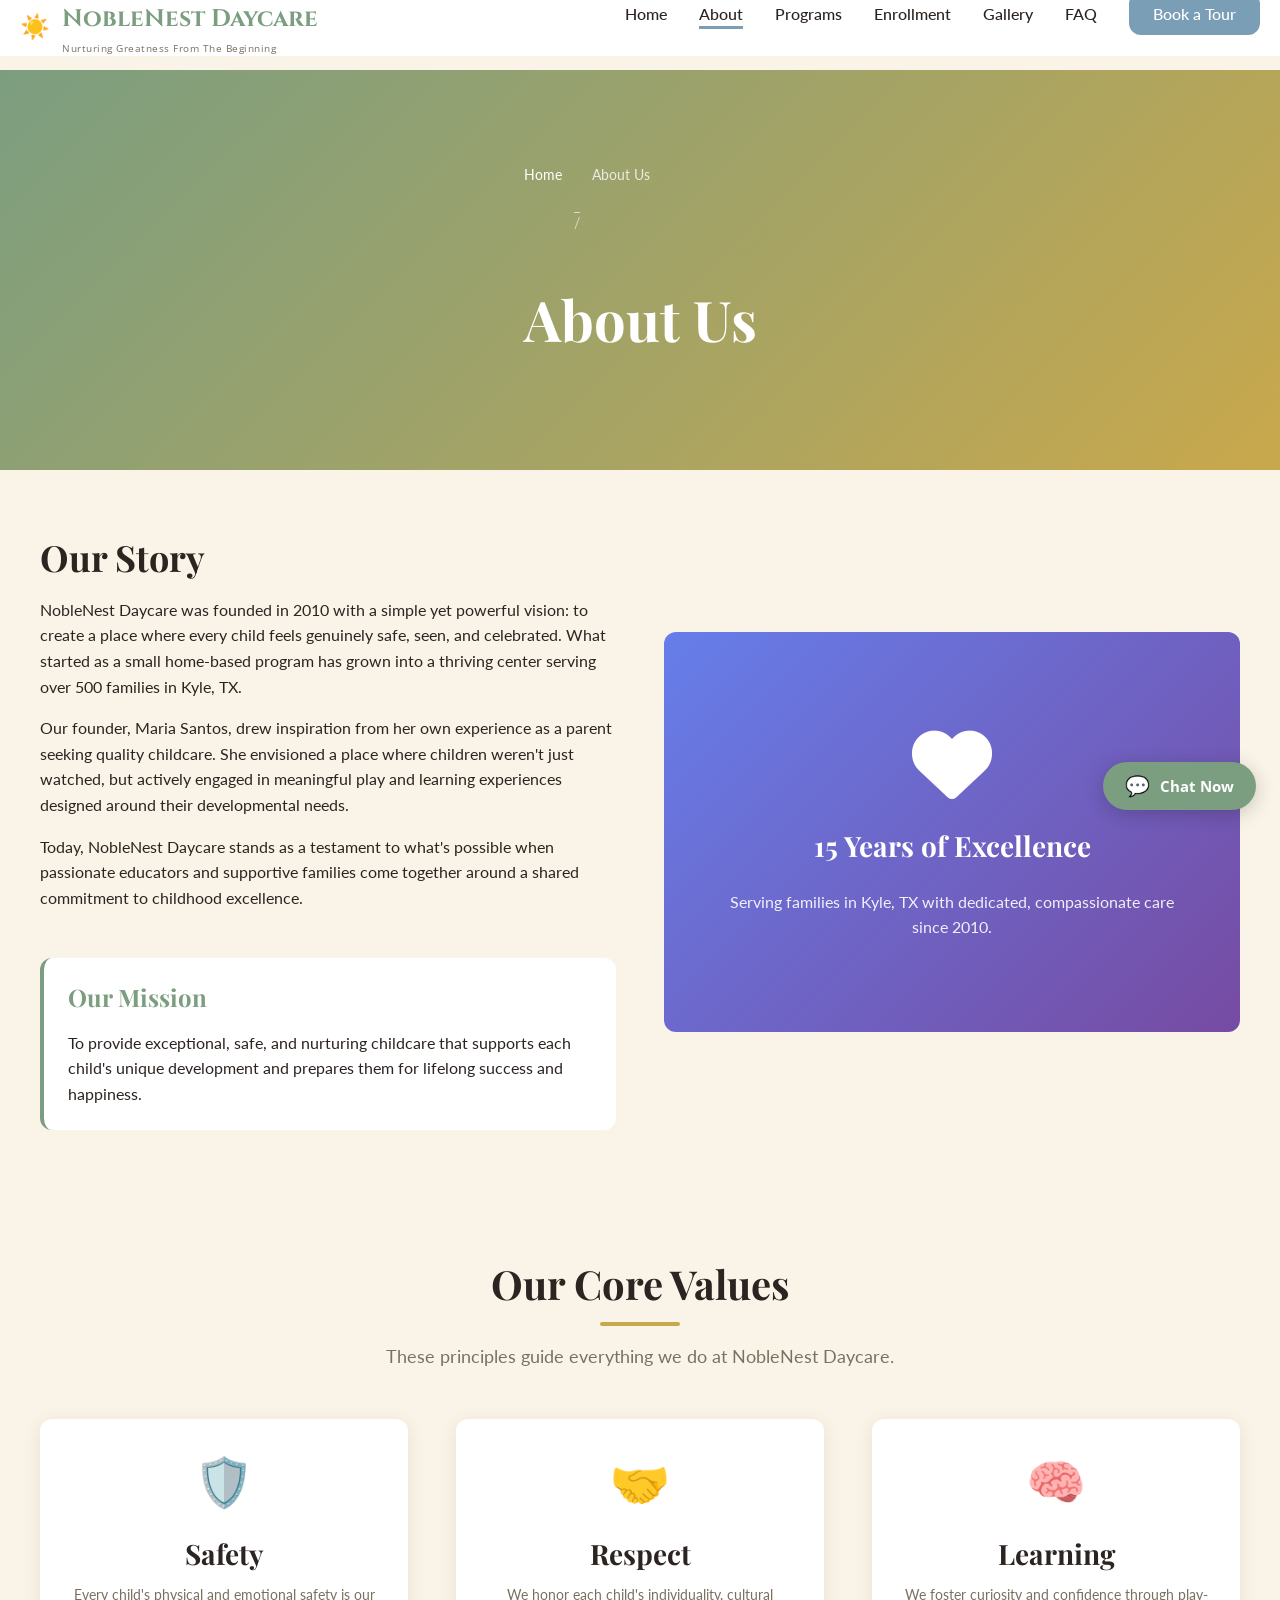
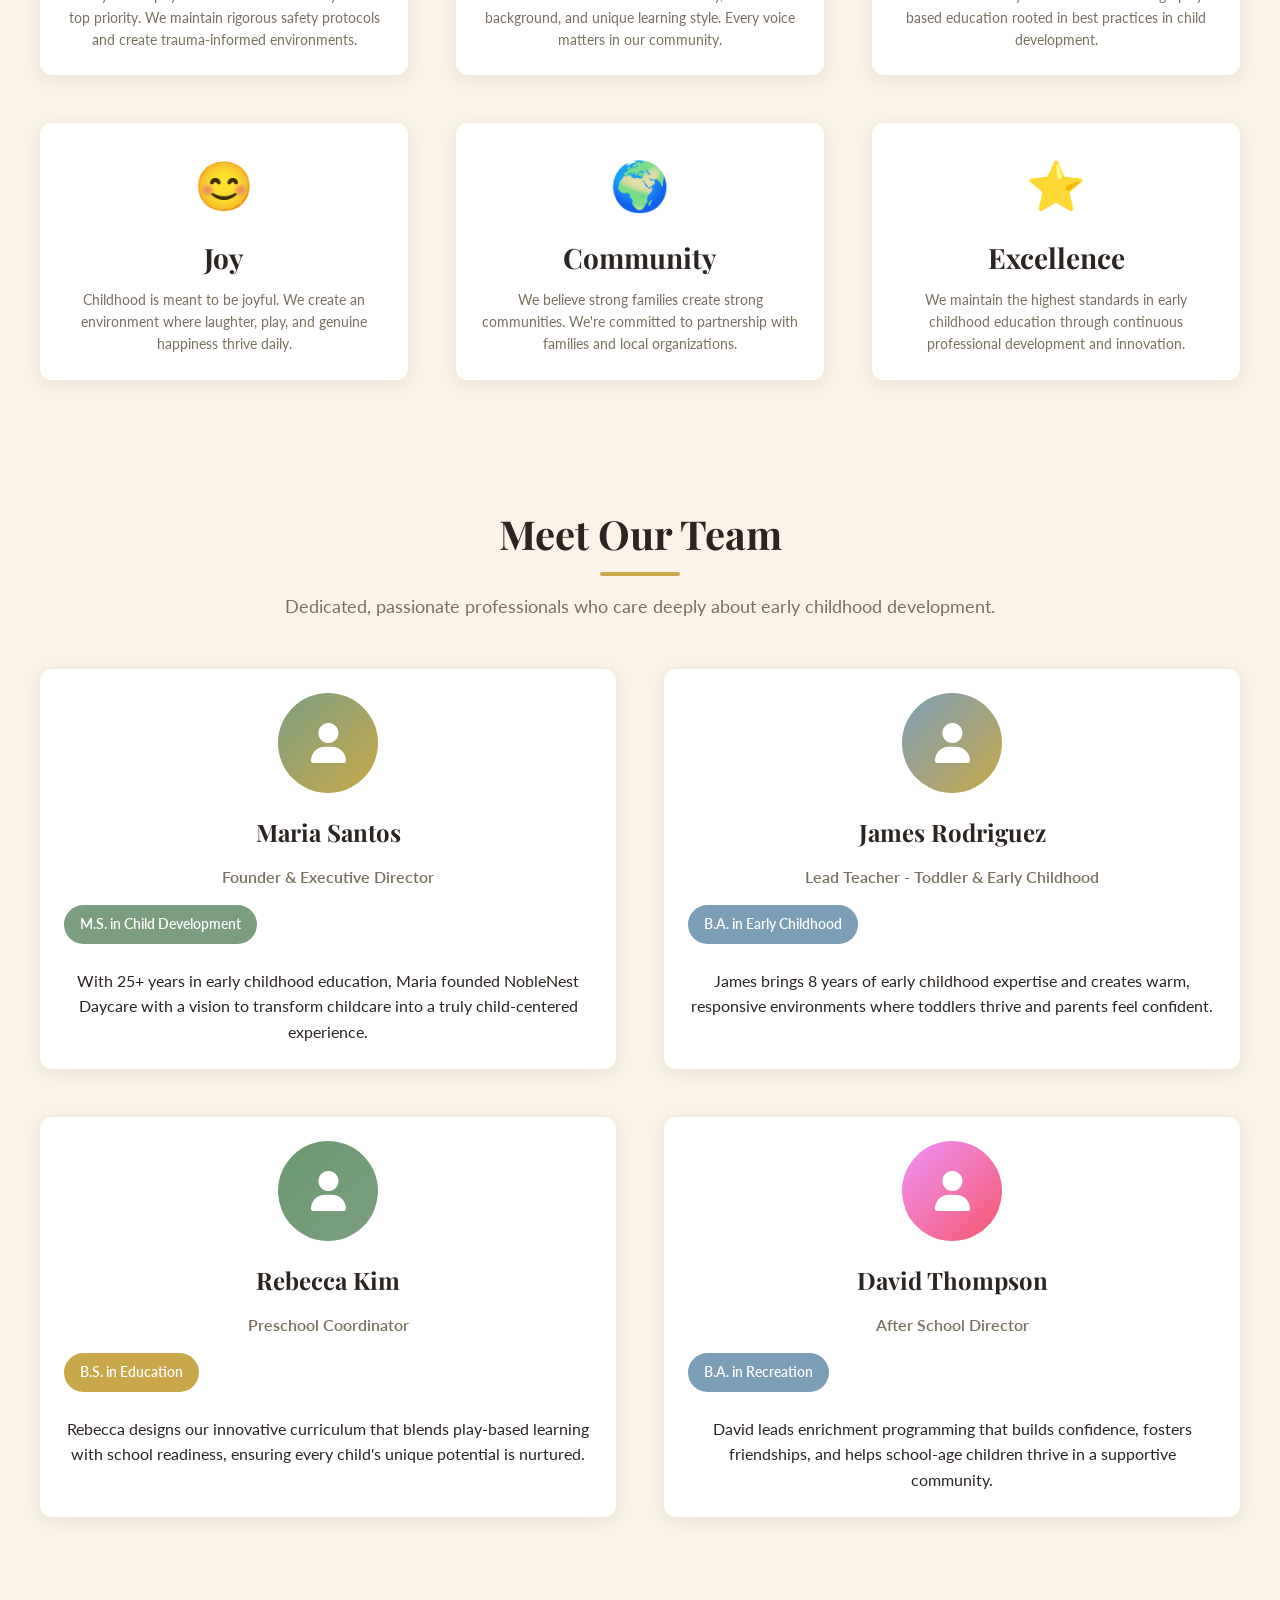
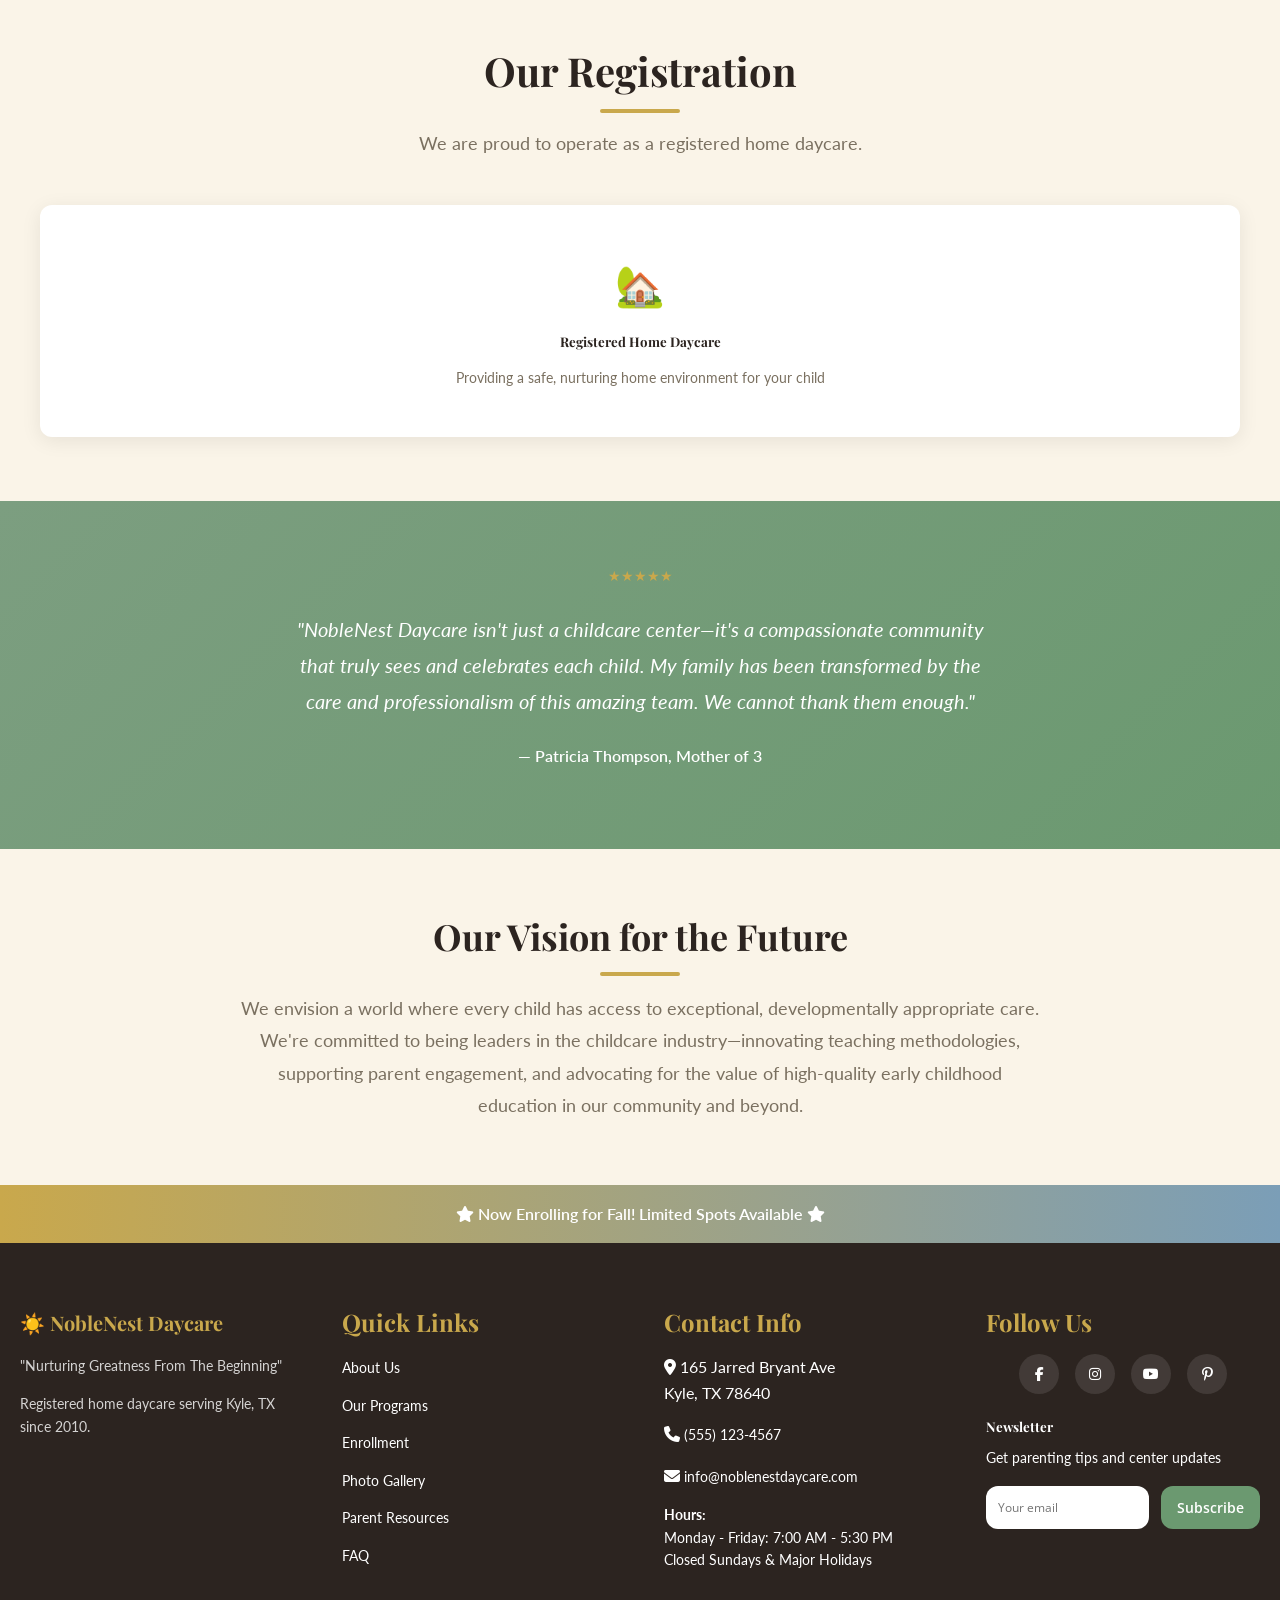
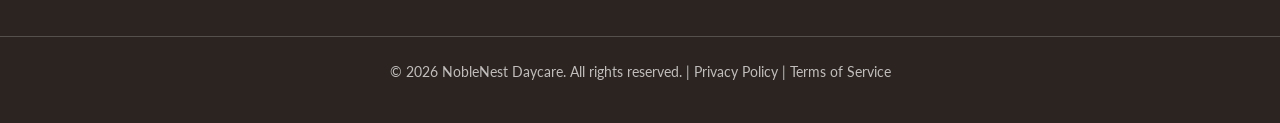
==== commit b175adb1: "Update hours to 7am-5:30pm; diapers/wipes/bottles/formula/car seat parent-supplied; meals & snacks p" ====
--- a/about.html
+++ b/about.html
@@ -308,7 +308,7 @@
         </p>
         <p style="font-size: var(--font-size-small); margin-top: var(--spacing-md);">
           <strong>Hours:</strong><br>
-          Monday - Friday: 6:30 AM - 6:30 PM<br>
+          Monday - Friday: 7:00 AM - 5:30 PM<br>
           Closed Sundays & Major Holidays
         </p>
       </div>
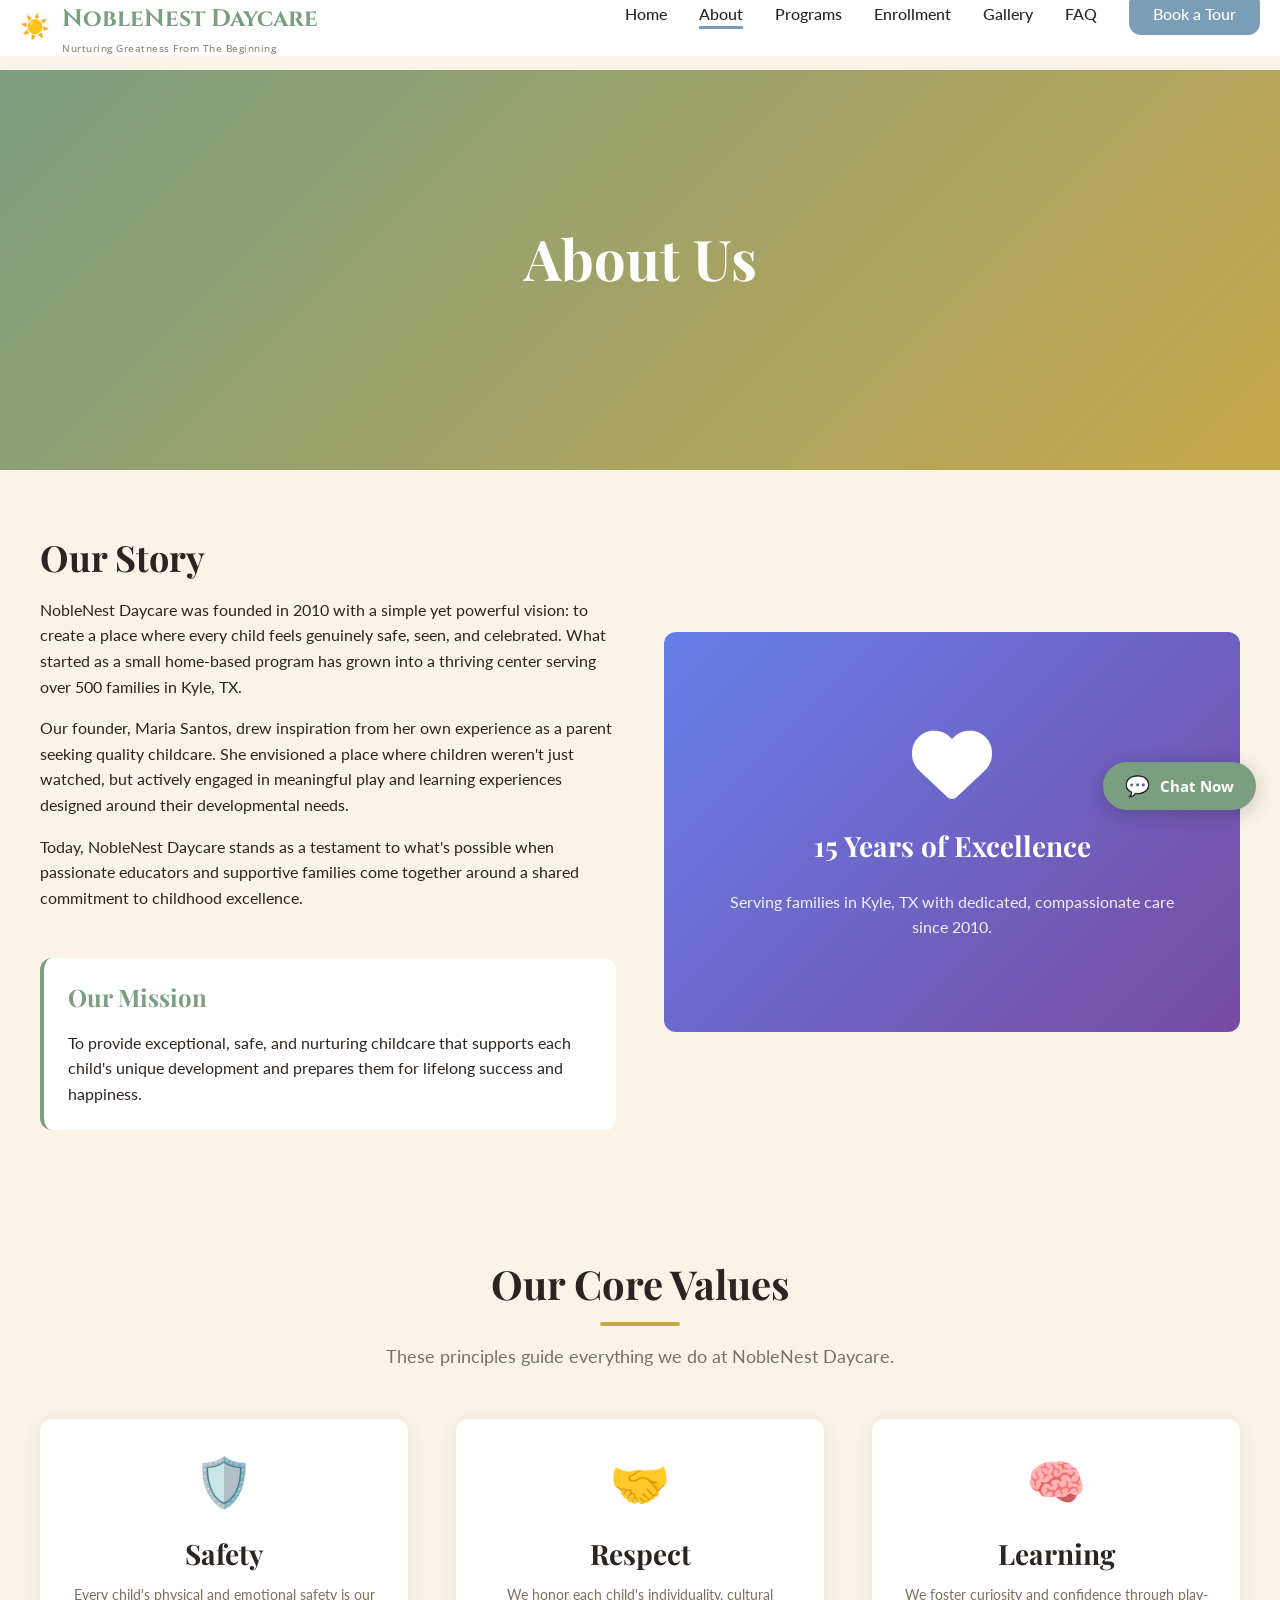
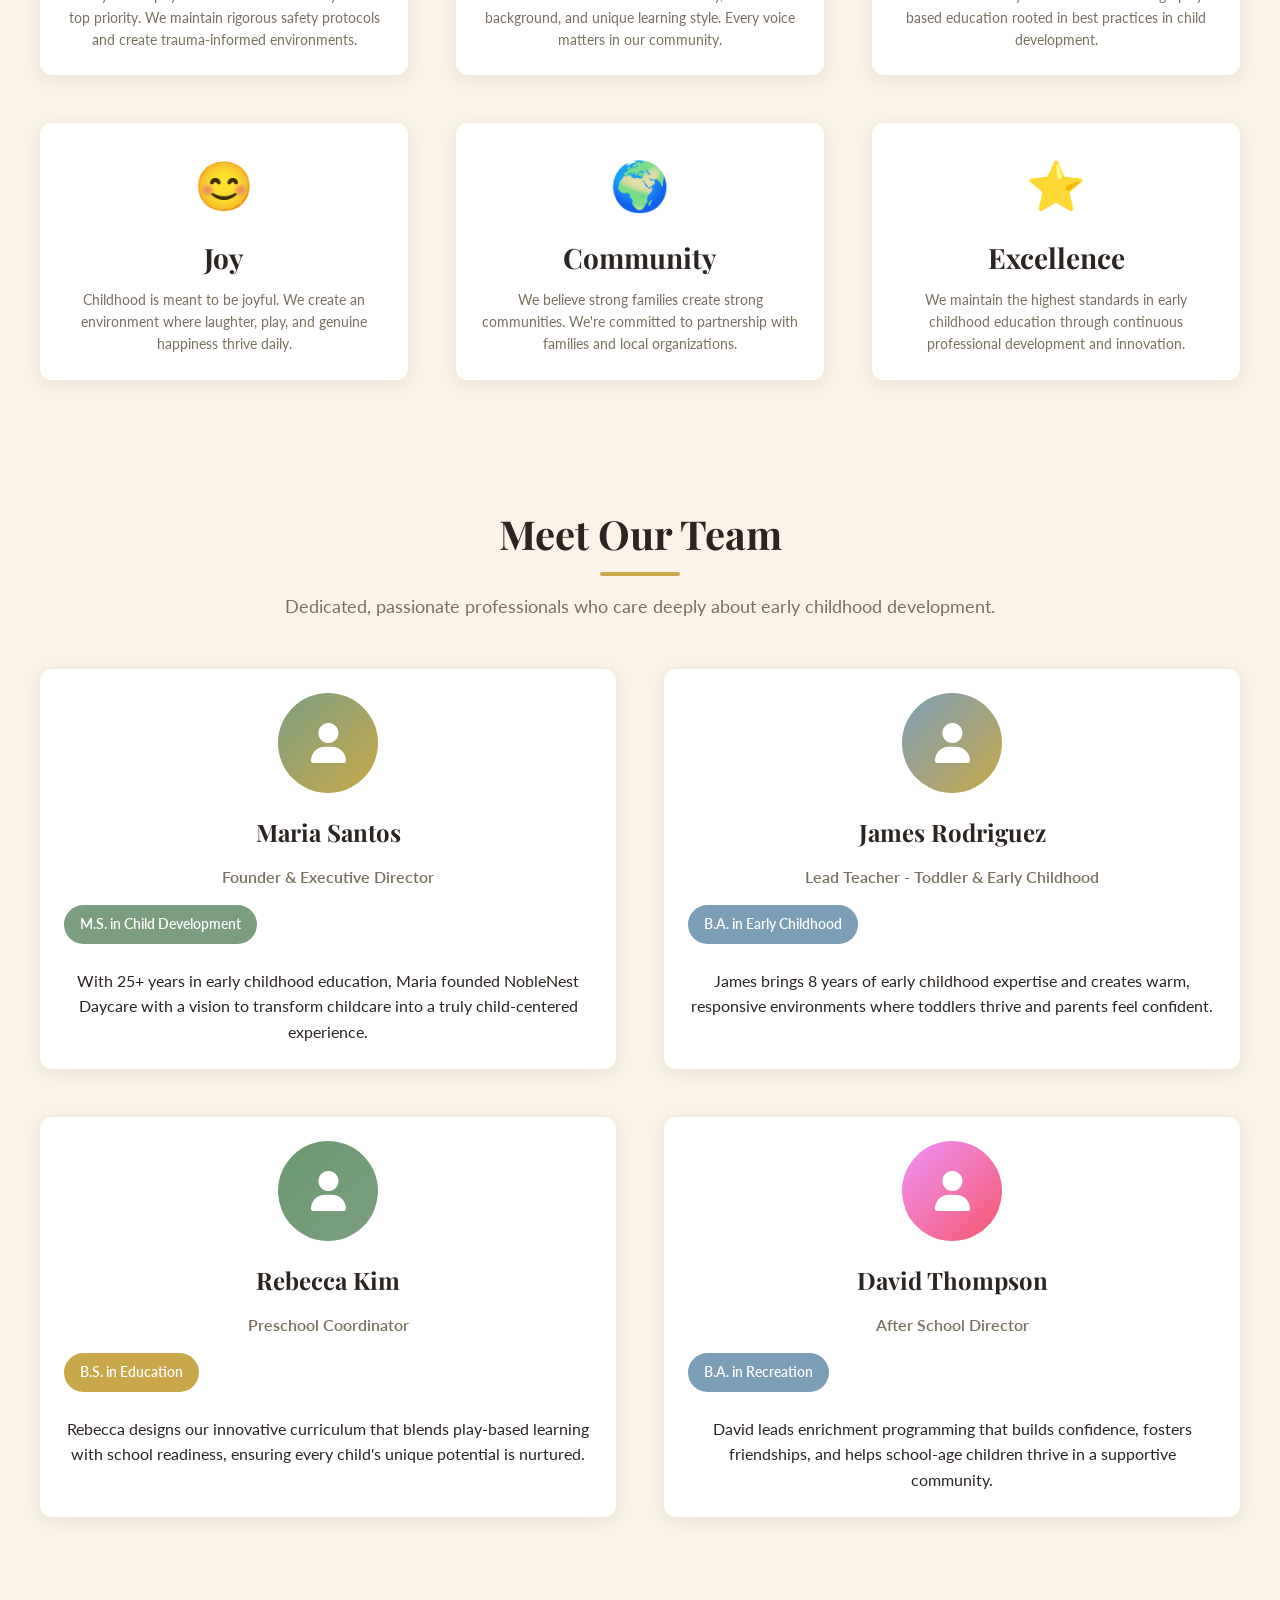
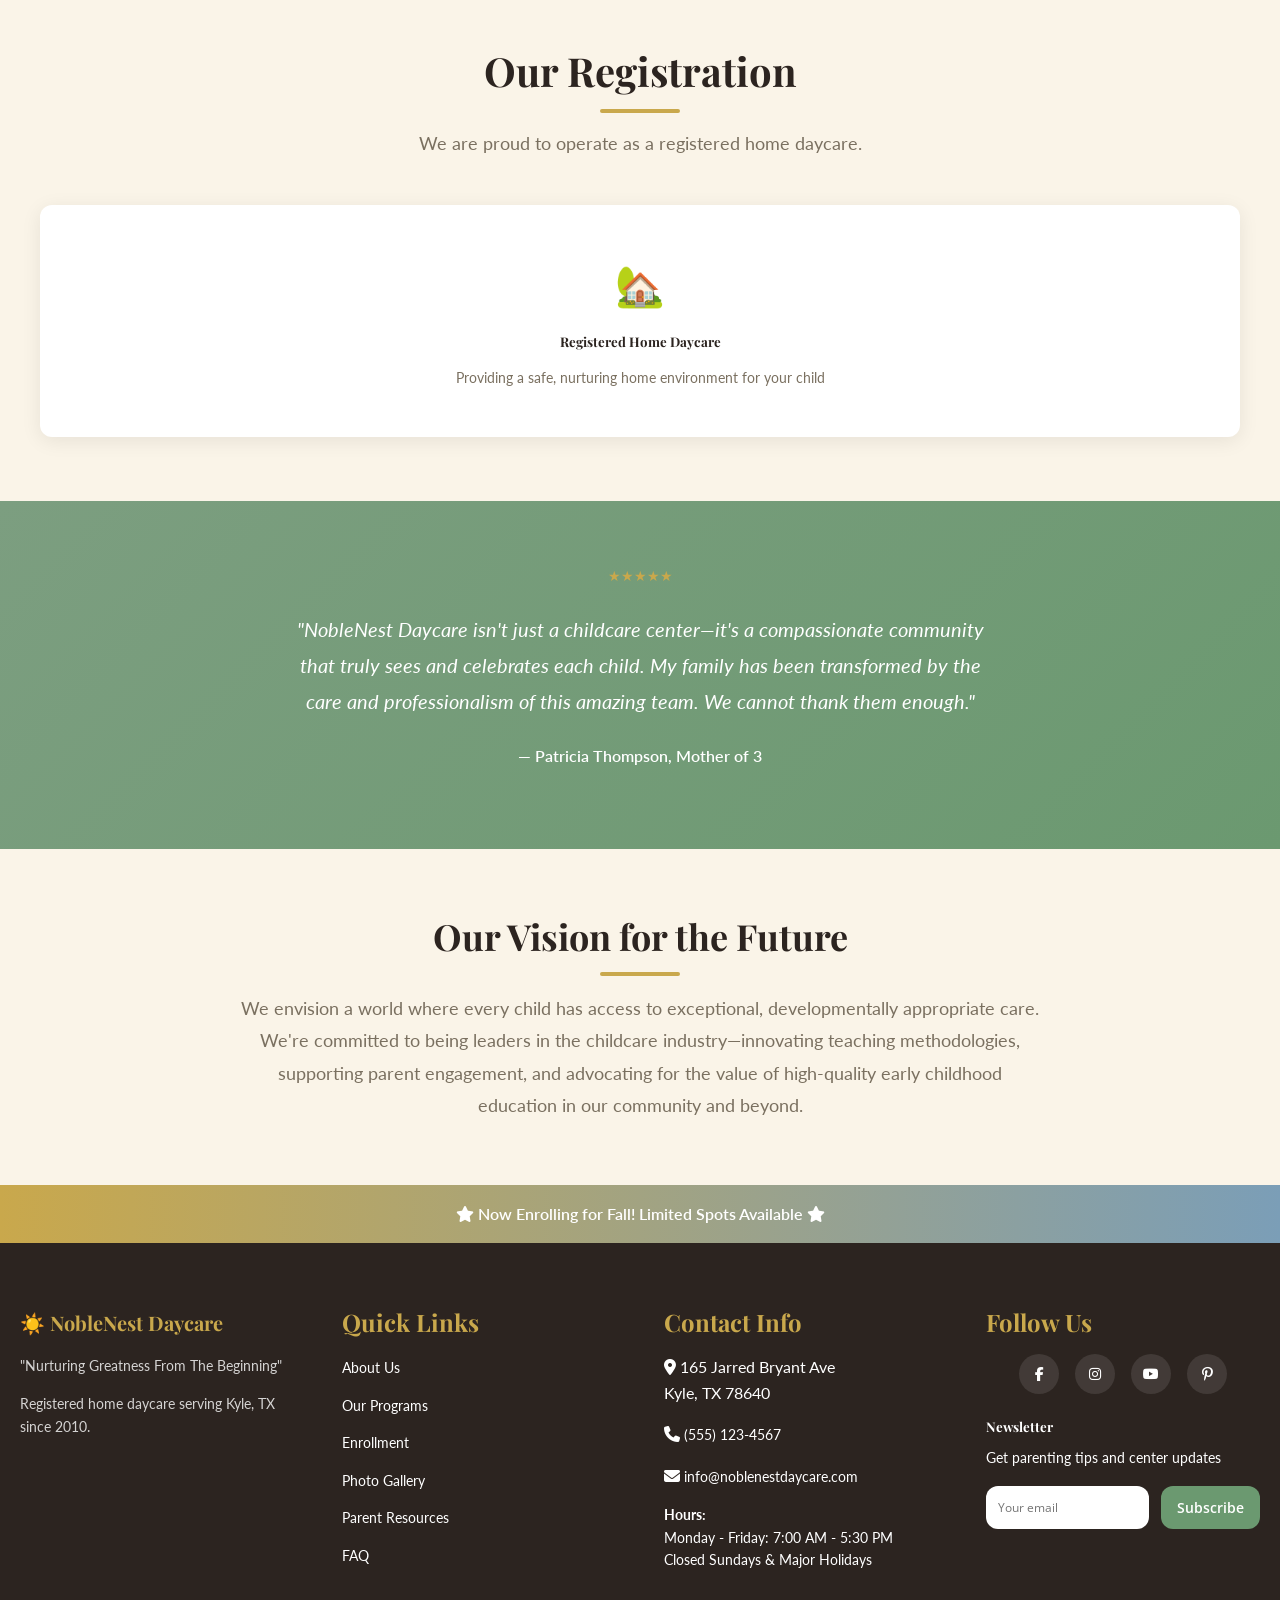
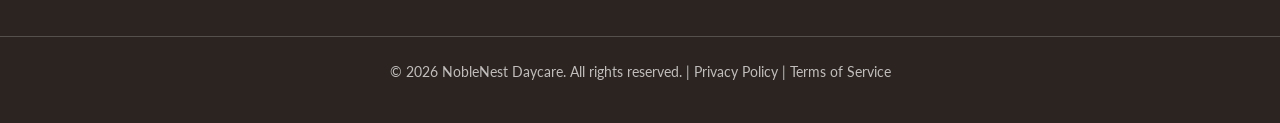
==== commit d948c228: "Remove breadcrumbs from all page hero sections" ====
--- a/about.html
+++ b/about.html
@@ -70,11 +70,6 @@
     <!-- HERO BANNER -->
     <section class="hero hero-small">
       <div class="hero-content">
-        <div class="breadcrumb">
-          <a href="index.html">Home</a>
-          <span class="divider">/</span>
-          <span>About Us</span>
-        </div>
         <h1>About Us</h1>
       </div>
     </section>
--- a/css/style.css
+++ b/css/style.css
@@ -725,15 +725,19 @@
    ============================================ */
 .breadcrumb {
   display: flex;
-  flex-wrap: wrap;
-  gap: var(--spacing-sm);
+  flex-wrap: nowrap;
+  align-items: center;
+  gap: 6px;
   font-size: var(--font-size-small);
+  font-family: var(--font-body);
+  font-style: normal;
   color: rgba(255, 255, 255, 0.8);
   margin-bottom: var(--spacing-lg);
 }
 
 .breadcrumb a {
   color: var(--white);
+  font-style: normal;
 }
 
 .breadcrumb a:hover {
@@ -742,6 +746,8 @@
 
 .breadcrumb .divider {
   color: rgba(255, 255, 255, 0.6);
+  font-style: normal;
+  line-height: 1;
 }
 
 /* ============================================
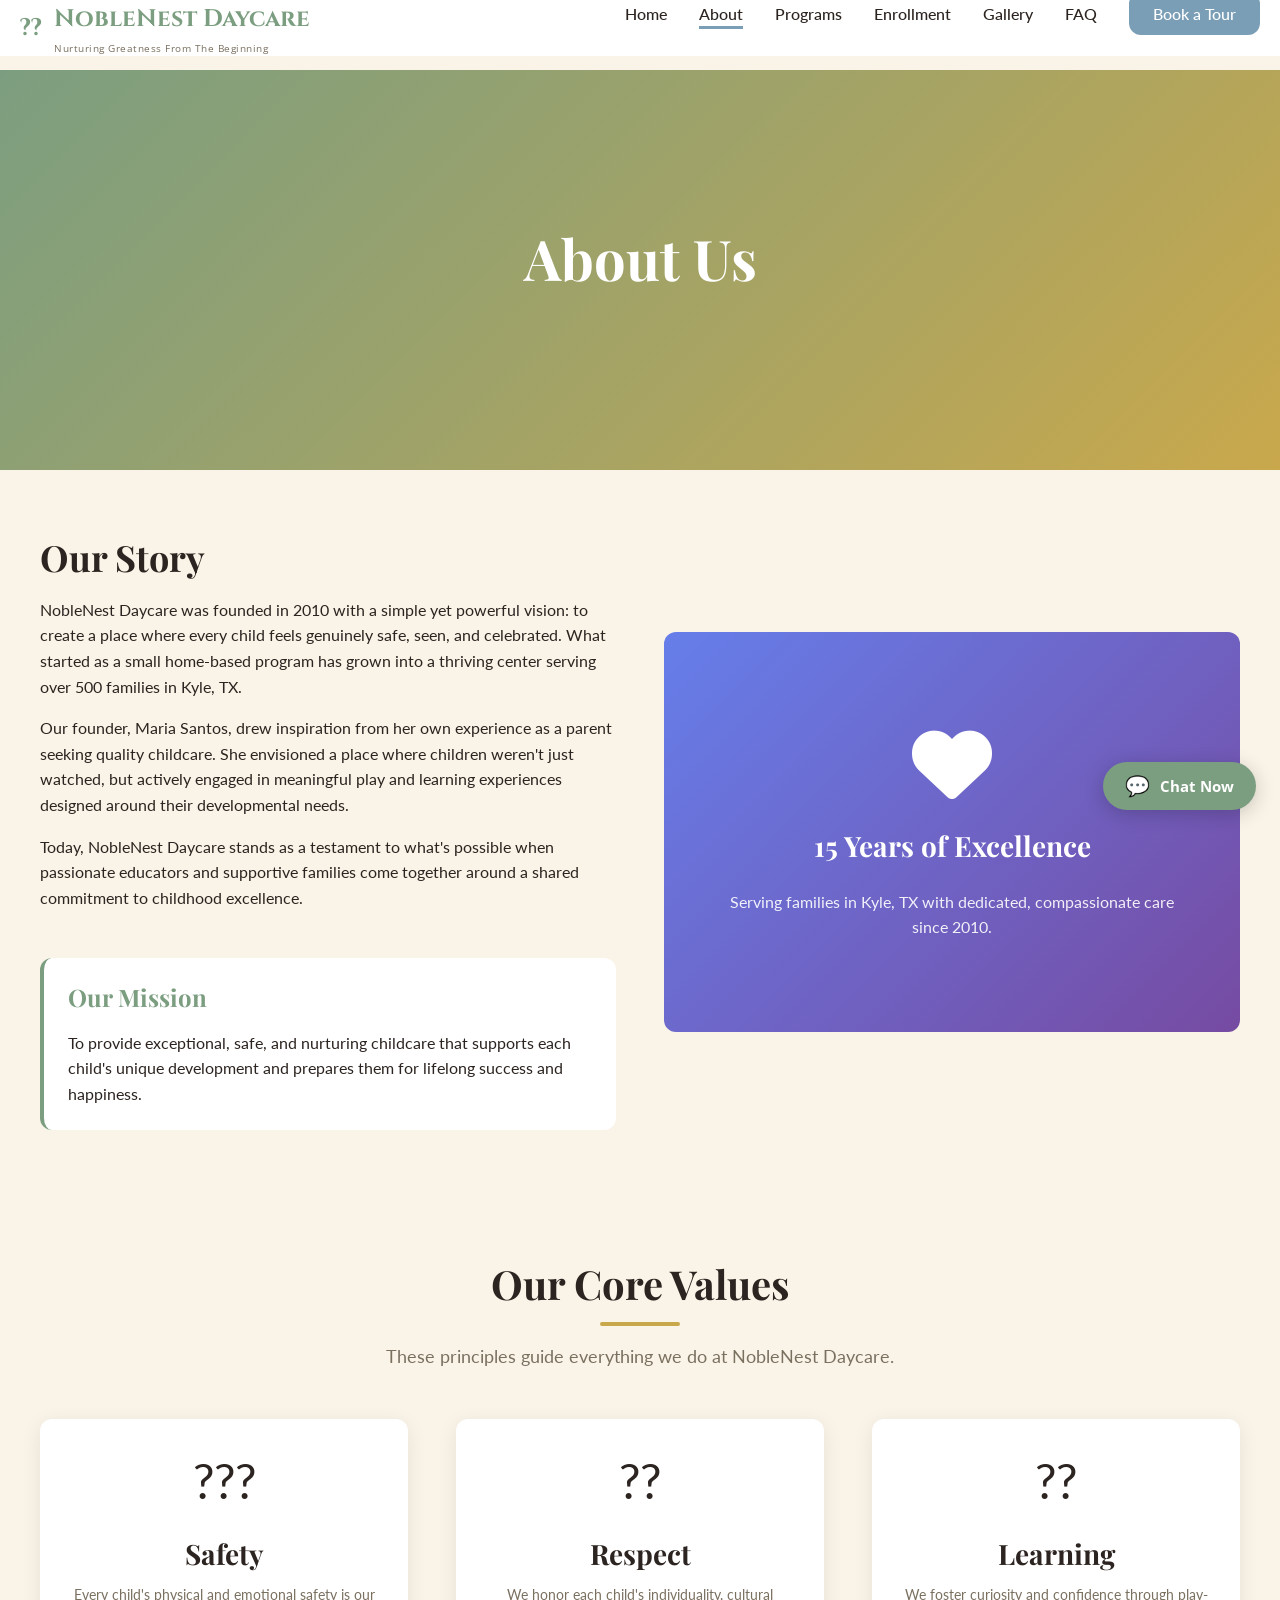
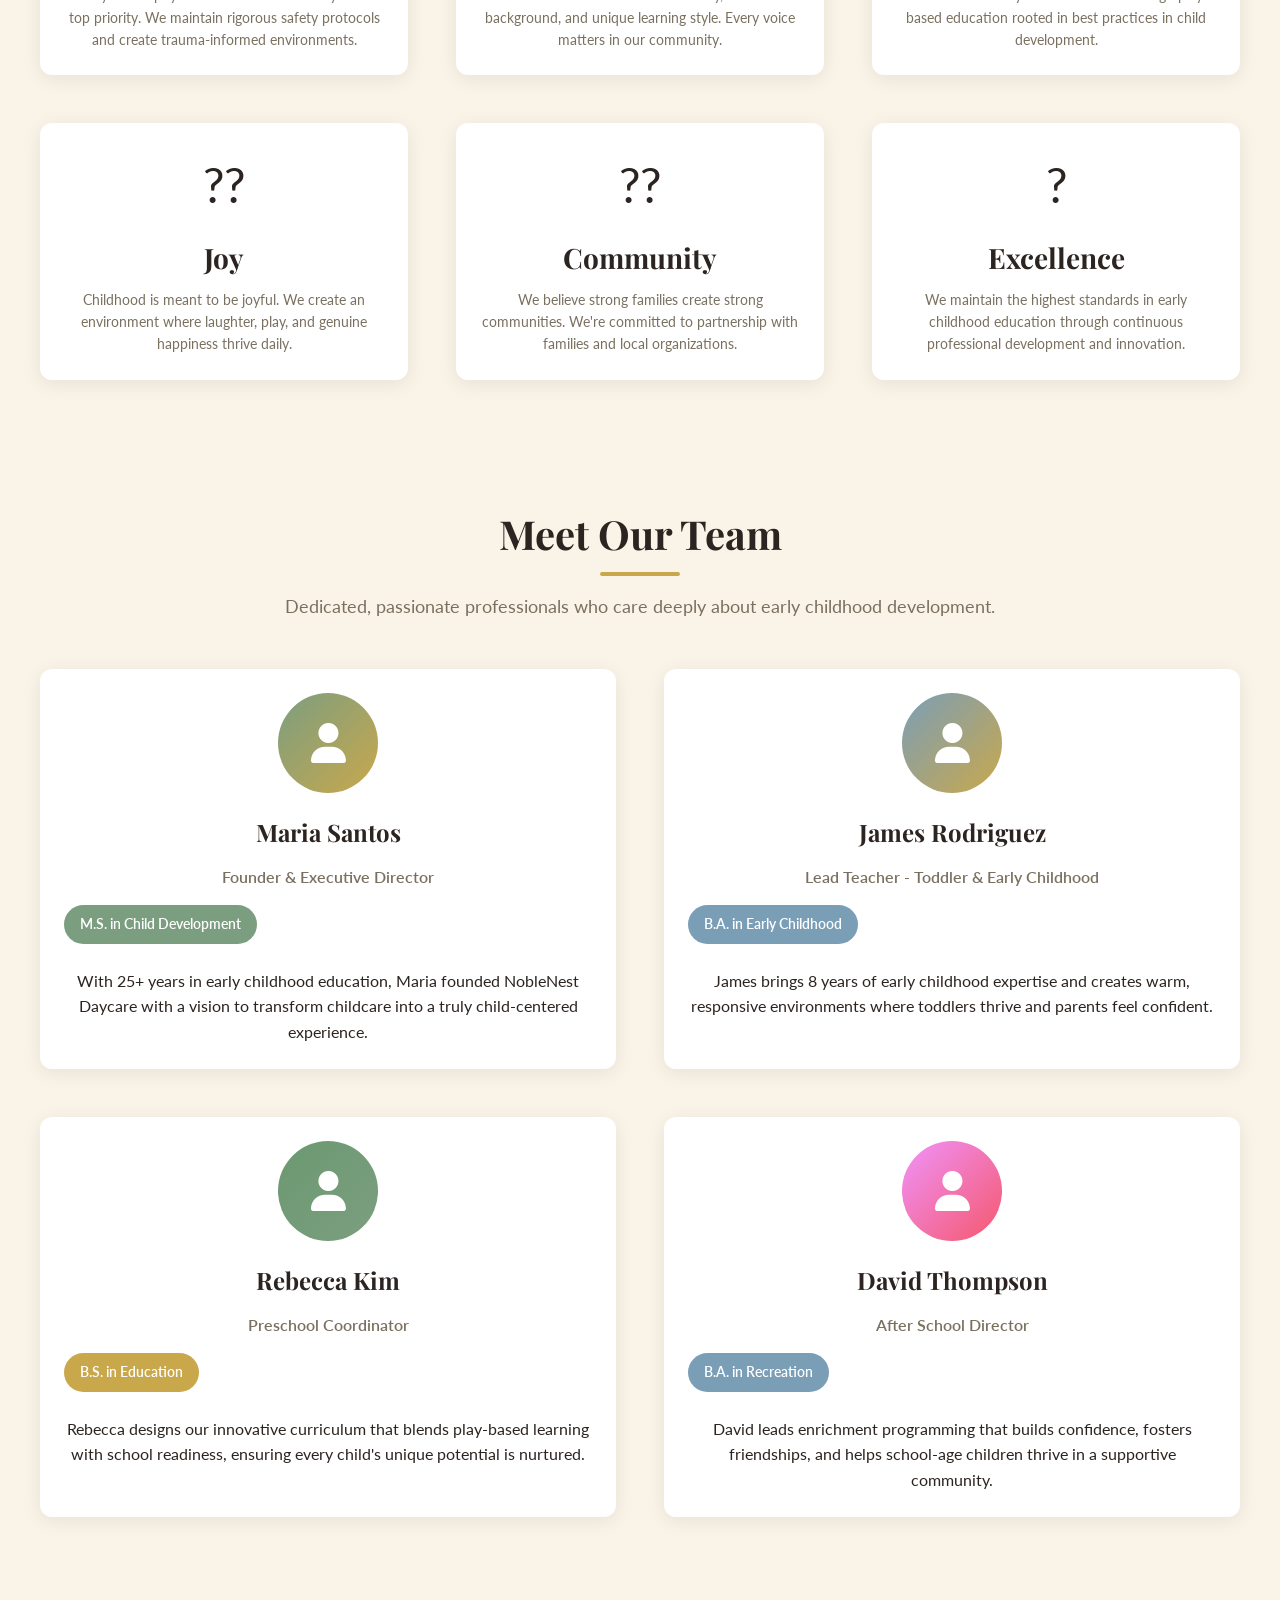
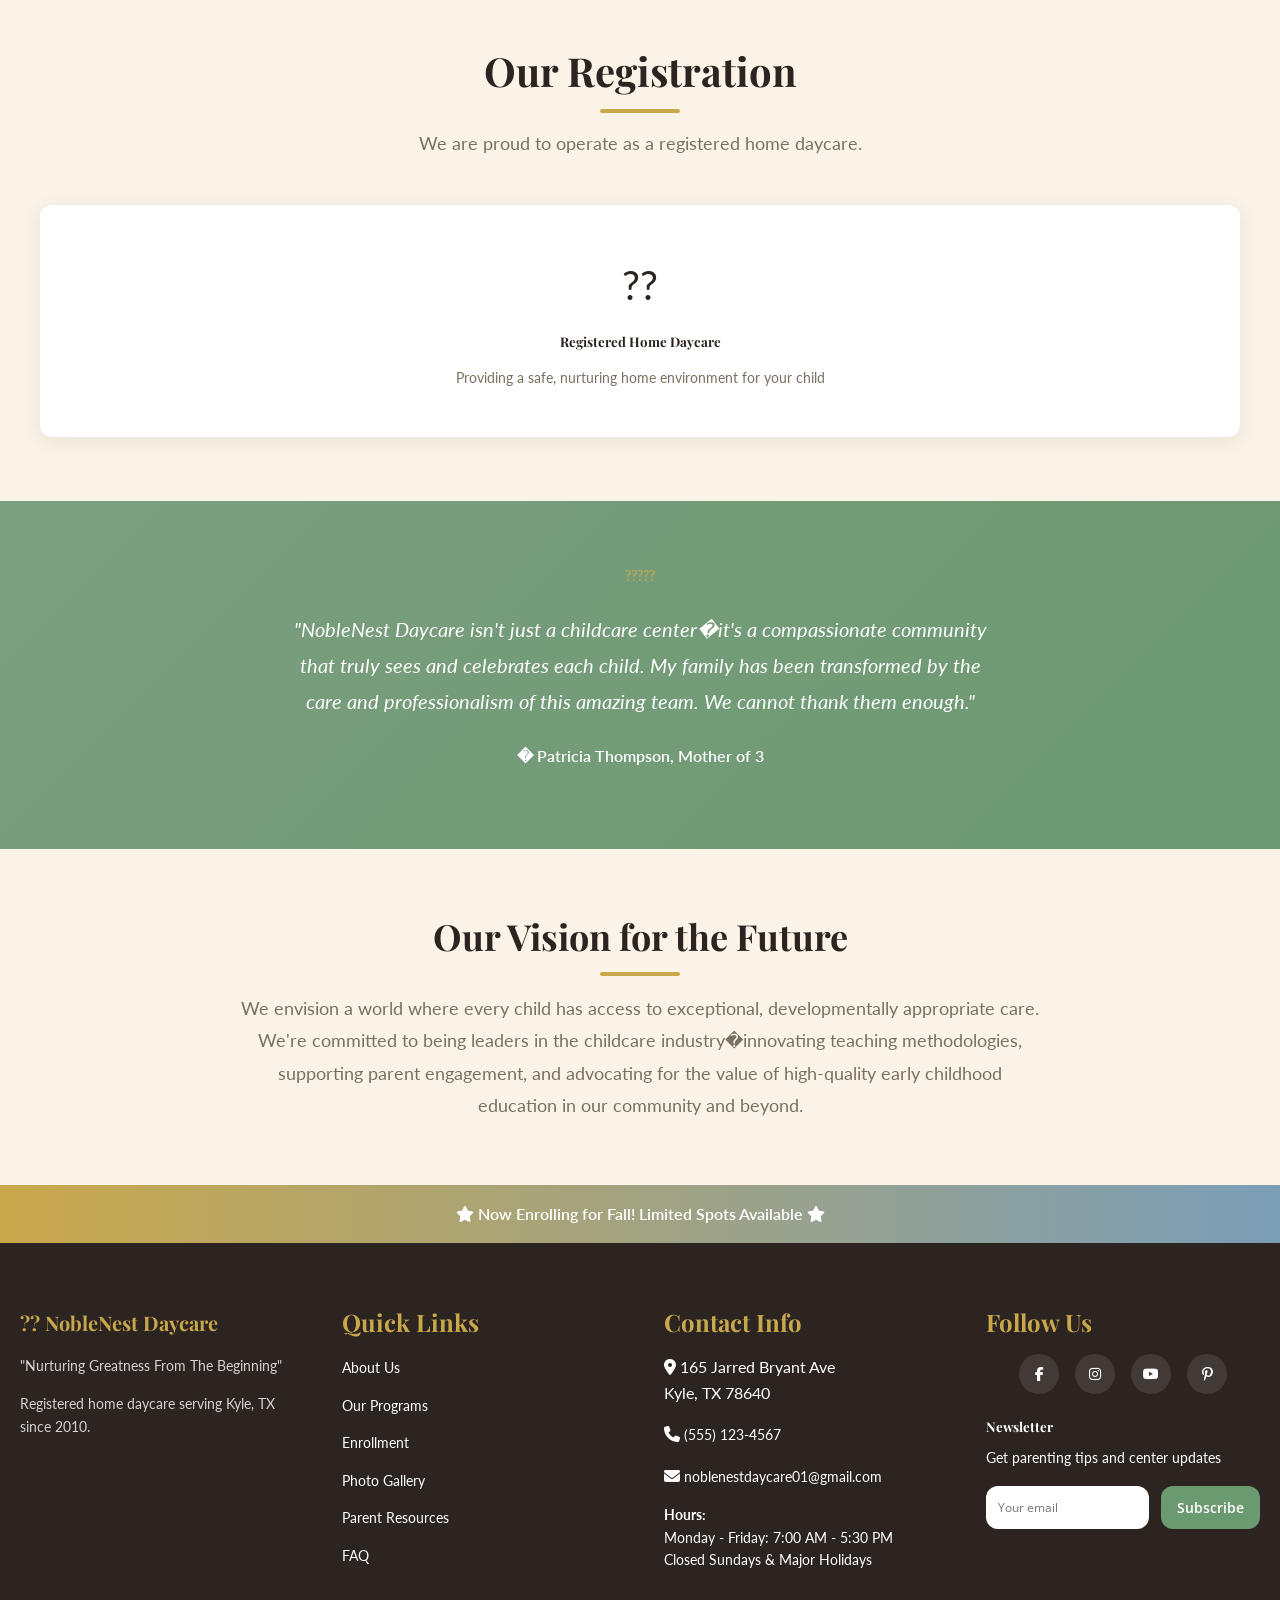
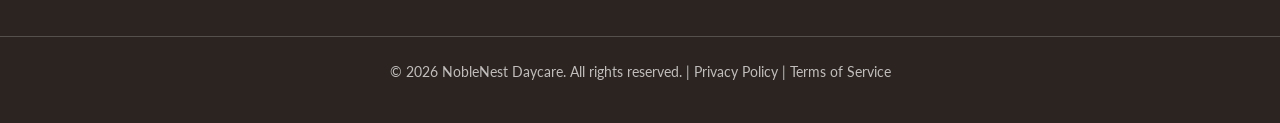
==== commit 74228f6a: "Update contact email to noblenestdaycare01@gmail.com" ====
--- a/about.html
+++ b/about.html
@@ -1,4 +1,4 @@
-﻿<!DOCTYPE html>
+<!DOCTYPE html>
 <html lang="en">
 <head>
   <meta charset="UTF-8">
@@ -17,7 +17,7 @@
   <meta property="twitter:description" content="Learn about our mission, values, and the dedicated team behind NobleNest Daycare.">
   
   <link rel="canonical" href="https://noblenestdaycare.com/about.html">
-  <link rel="icon" type="image/x-icon" href="data:image/svg+xml,<svg xmlns='http://www.w3.org/2000/svg' viewBox='0 0 100 100'><text y='.9em' font-size='90'>☀️</text></svg>">
+  <link rel="icon" type="image/x-icon" href="data:image/svg+xml,<svg xmlns='http://www.w3.org/2000/svg' viewBox='0 0 100 100'><text y='.9em' font-size='90'>??</text></svg>">
   
   <link href="https://fonts.googleapis.com/css2?family=Cinzel:wght@400;600;700&family=Playfair+Display:wght@400;600;700&family=Lato:wght@300;400;700&family=Open+Sans:wght@400;600;700&display=swap" rel="stylesheet">
   <link rel="stylesheet" href="https://cdnjs.cloudflare.com/ajax/libs/font-awesome/6.4.0/css/all.min.css">
@@ -33,7 +33,7 @@
   <header>
     <nav class="container">
       <a href="index.html" class="logo">
-        <span>☀️</span>
+        <span>??</span>
         <div class="logo-text"><span>NobleNest Daycare</span><span class="logo-motto">Nurturing Greatness From The Beginning</span></div>
       </a>
       
@@ -119,37 +119,37 @@
 
         <div class="grid-3">
           <div class="card icon-card">
-            <div class="icon">🛡️</div>
+            <div class="icon">???</div>
             <h3>Safety</h3>
             <p>Every child's physical and emotional safety is our top priority. We maintain rigorous safety protocols and create trauma-informed environments.</p>
           </div>
 
           <div class="card icon-card">
-            <div class="icon">🤝</div>
+            <div class="icon">??</div>
             <h3>Respect</h3>
             <p>We honor each child's individuality, cultural background, and unique learning style. Every voice matters in our community.</p>
           </div>
 
           <div class="card icon-card">
-            <div class="icon">🧠</div>
+            <div class="icon">??</div>
             <h3>Learning</h3>
             <p>We foster curiosity and confidence through play-based education rooted in best practices in child development.</p>
           </div>
 
           <div class="card icon-card">
-            <div class="icon">😊</div>
+            <div class="icon">??</div>
             <h3>Joy</h3>
             <p>Childhood is meant to be joyful. We create an environment where laughter, play, and genuine happiness thrive daily.</p>
           </div>
 
           <div class="card icon-card">
-            <div class="icon">🌍</div>
+            <div class="icon">??</div>
             <h3>Community</h3>
             <p>We believe strong families create strong communities. We're committed to partnership with families and local organizations.</p>
           </div>
 
           <div class="card icon-card">
-            <div class="icon">⭐</div>
+            <div class="icon">?</div>
             <h3>Excellence</h3>
             <p>We maintain the highest standards in early childhood education through continuous professional development and innovation.</p>
           </div>
@@ -227,7 +227,7 @@
 
         <div style="display: grid; grid-template-columns: repeat(auto-fit, minmax(150px, 1fr)); gap: var(--spacing-2xl); align-items: center;">
           <div style="background: var(--white); padding: var(--spacing-2xl); border-radius: var(--border-radius); text-align: center; box-shadow: var(--shadow-md);">
-            <div style="font-size: 40px; margin-bottom: var(--spacing-md);">🏡</div>
+            <div style="font-size: 40px; margin-bottom: var(--spacing-md);">??</div>
             <h5>Registered Home Daycare</h5>
             <p style="font-size: var(--font-size-small); margin-bottom: 0; color: var(--text-light);">Providing a safe, nurturing home environment for your child</p>
           </div>
@@ -240,13 +240,13 @@
       <div class="container">
         <div style="text-align: center; max-width: 700px; margin: 0 auto;">
           <div class="star-rating" style="justify-content: center; margin-bottom: var(--spacing-lg);">
-            ★★★★★
+            ?????
           </div>
           <p style="font-size: 20px; font-style: italic; margin-bottom: var(--spacing-lg); line-height: 1.8;">
-            "NobleNest Daycare isn't just a childcare center—it's a compassionate community that truly sees and celebrates each child. My family has been transformed by the care and professionalism of this amazing team. We cannot thank them enough."
+            "NobleNest Daycare isn't just a childcare center�it's a compassionate community that truly sees and celebrates each child. My family has been transformed by the care and professionalism of this amazing team. We cannot thank them enough."
           </p>
           <p style="font-size: 16px; font-weight: 600;">
-            — Patricia Thompson, Mother of 3
+            � Patricia Thompson, Mother of 3
           </p>
         </div>
       </div>
@@ -258,7 +258,7 @@
         <div style="text-align: center; max-width: 800px; margin: 0 auto;">
           <h2 class="section-title-accent">Our Vision for the Future</h2>
           <p style="font-size: var(--font-size-large); color: var(--text-light); line-height: 1.8; margin-bottom: 0;">
-            We envision a world where every child has access to exceptional, developmentally appropriate care. We're committed to being leaders in the childcare industry—innovating teaching methodologies, supporting parent engagement, and advocating for the value of high-quality early childhood education in our community and beyond.
+            We envision a world where every child has access to exceptional, developmentally appropriate care. We're committed to being leaders in the childcare industry�innovating teaching methodologies, supporting parent engagement, and advocating for the value of high-quality early childhood education in our community and beyond.
           </p>
         </div>
       </div>
@@ -272,7 +272,7 @@
   <footer>
     <div class="footer-content">
       <div class="footer-section">
-        <div class="footer-logo">☀️ NobleNest Daycare</div>
+        <div class="footer-logo">?? NobleNest Daycare</div>
         <p class="footer-tagline">"Nurturing Greatness From The Beginning"</p>
         <p style="font-size: var(--font-size-small); color: rgba(255, 255, 255, 0.8);">Registered home daycare serving Kyle, TX since 2010.</p>
       </div>
@@ -299,7 +299,7 @@
           <i class="fas fa-phone"></i> <a href="tel:+1-555-123-4567">(555) 123-4567</a>
         </p>
         <p>
-          <i class="fas fa-envelope"></i> <a href="mailto:info@noblenestdaycare.com">info@noblenestdaycare.com</a>
+          <i class="fas fa-envelope"></i> <a href="mailto:noblenestdaycare01@gmail.com">noblenestdaycare01@gmail.com</a>
         </p>
         <p style="font-size: var(--font-size-small); margin-top: var(--spacing-md);">
           <strong>Hours:</strong><br>
--- a/css/style.css
+++ b/css/style.css
@@ -953,6 +953,15 @@
 /* ============================================
    GRIDS & LAYOUTS
    ============================================ */
+
+/* Two-column layout used on about/programs pages */
+.two-column {
+  display: grid;
+  grid-template-columns: 1fr 1fr;
+  gap: var(--spacing-2xl);
+  align-items: center;
+}
+
 .grid-2 {
   display: grid;
   grid-template-columns: repeat(auto-fit, minmax(300px, 1fr));
--- a/css/responsive.css
+++ b/css/responsive.css
@@ -1,15 +1,77 @@
 /* ============================================
    RESPONSIVE DESIGN - MEDIA QUERIES
-   Mobile First Approach
-   ============================================ */
-
-/* ============================================
-   SMALL DEVICES (Mobile)
-   320px - 767px
-   ============================================ */
-
+   ============================================ */
+
+/* ============================================
+   TABLET  (768px – 1023px)
+   ============================================ */
+@media (max-width: 1023px) {
+  :root {
+    --container-padding: 20px;
+  }
+
+  nav {
+    padding: var(--spacing-md) var(--container-padding);
+  }
+
+  .nav-menu {
+    gap: var(--spacing-lg);
+  }
+
+  .two-column {
+    grid-template-columns: 1fr;
+  }
+
+  .grid-4 {
+    grid-template-columns: repeat(2, 1fr);
+  }
+
+  .faq-layout {
+    grid-template-columns: 1fr;
+  }
+
+  .faq-sidebar {
+    position: static;
+    display: flex;
+    flex-wrap: wrap;
+    gap: 8px;
+    padding: 14px 16px;
+    border-radius: 12px;
+  }
+
+  .faq-sidebar h3 {
+    width: 100%;
+    margin-bottom: 4px;
+  }
+
+  .faq-nav-btn {
+    width: auto;
+    padding: 7px 14px;
+    background: var(--background);
+    border-radius: 50px;
+    margin-bottom: 0;
+  }
+
+  .faq-nav-btn .pill-count {
+    display: none;
+  }
+}
+
+/* ============================================
+   MOBILE  (≤ 767px)
+   ============================================ */
 @media (max-width: 767px) {
-  /* Navigation */
+
+  /* ── Base ─────────────────────────────────── */
+  html, body {
+    overflow-x: hidden;
+  }
+
+  section {
+    padding: var(--spacing-2xl) var(--container-padding);
+  }
+
+  /* ── Navigation ───────────────────────────── */
   .nav-menu {
     display: none;
   }
@@ -19,25 +81,57 @@
   }
 
   nav {
-    padding: var(--spacing-md) var(--container-padding);
+    padding: var(--spacing-sm) var(--container-padding);
   }
 
   .logo {
-    font-size: 18px;
-  }
-
-  /* Hero Section */
+    font-size: 17px;
+    gap: var(--spacing-xs);
+  }
+
+  .logo-motto {
+    display: none; /* hide tagline on small screens */
+  }
+
+  /* Mobile menu */
+  .mobile-menu {
+    display: none;
+    top: 58px;
+    max-height: calc(100vh - 58px);
+  }
+
+  .mobile-menu.active {
+    display: flex;
+  }
+
+  /* ── Hero ─────────────────────────────────── */
   .hero {
-    margin-top: 65px;
+    margin-top: 58px;
     padding: var(--spacing-xl) var(--container-padding);
+    min-height: 80vh;
+  }
+
+  .hero-small {
+    min-height: 240px;
+    margin-top: 58px;
+    display: flex;
+    align-items: center;
+    justify-content: center;
+    text-align: center;
+    padding: var(--spacing-xl) var(--container-padding);
+  }
+
+  .hero-content {
+    width: 100%;
   }
 
   .hero h1 {
-    font-size: 28px;
+    font-size: clamp(26px, 7vw, 36px);
+    margin-bottom: var(--spacing-md);
   }
 
   .hero-subtitle {
-    font-size: 14px;
+    font-size: 15px;
     margin-bottom: var(--spacing-lg);
   }
 
@@ -48,24 +142,30 @@
 
   .hero-buttons .btn {
     width: 100%;
-  }
-
-  /* Section */
-  section {
-    padding: var(--spacing-2xl) var(--container-padding);
-  }
-
+    justify-content: center;
+  }
+
+  /* ── Sections ─────────────────────────────── */
   .section-header {
     margin-bottom: var(--spacing-lg);
   }
 
   .section-header h2 {
-    font-size: 28px;
-  }
-
-  /* Cards */
-  .card {
-    padding: var(--spacing-md);
+    font-size: clamp(22px, 6vw, 30px);
+  }
+
+  .section-subtitle {
+    font-size: var(--font-size-base);
+  }
+
+  /* ── Layouts ──────────────────────────────── */
+  .two-column {
+    grid-template-columns: 1fr;
+    gap: var(--spacing-lg);
+  }
+
+  .row {
+    flex-direction: column;
   }
 
   .grid-2,
@@ -75,27 +175,167 @@
     gap: var(--spacing-lg);
   }
 
-  /* Forms */
+  /* ── Cards ────────────────────────────────── */
+  .card {
+    padding: var(--spacing-md);
+  }
+
+  /* ── Buttons ──────────────────────────────── */
+  .btn {
+    font-size: 14px;
+    padding: var(--spacing-md) var(--spacing-lg);
+  }
+
+  .btn-large {
+    padding: var(--spacing-md) var(--spacing-xl);
+    font-size: var(--font-size-base);
+  }
+
+  /* ── Tabs ─────────────────────────────────── */
+  .tabs {
+    margin-bottom: var(--spacing-lg);
+  }
+
+  .tab-buttons {
+    overflow-x: auto;
+    -webkit-overflow-scrolling: touch;
+    flex-wrap: nowrap;
+    gap: 0;
+    padding-bottom: 2px;
+    scrollbar-width: none;
+  }
+
+  .tab-buttons::-webkit-scrollbar {
+    display: none;
+  }
+
+  .tab-button {
+    padding: var(--spacing-sm) var(--spacing-md);
+    font-size: 13px;
+    flex-shrink: 0;
+    white-space: nowrap;
+    border-bottom-width: 3px;
+  }
+
+  /* ── Forms ────────────────────────────────── */
   .form-row {
     grid-template-columns: 1fr;
   }
 
-  /* Footer */
+  .contact-container {
+    grid-template-columns: 1fr;
+  }
+
+  /* Newsletter form in footer */
+  footer form[style*="display: flex"] {
+    flex-direction: column;
+  }
+
+  footer form[style*="display: flex"] input {
+    width: 100%;
+  }
+
+  footer form[style*="display: flex"] button {
+    width: 100%;
+    margin-top: 4px;
+  }
+
+  /* ── Footer ───────────────────────────────── */
   .footer-content {
     grid-template-columns: 1fr;
     gap: var(--spacing-lg);
     text-align: center;
   }
 
-  .footer-section {
-    order: 1;
-  }
-
   .trust-badges {
     justify-content: center;
   }
 
-  /* Masonry Grid */
+  .footer-bottom p {
+    font-size: 12px;
+  }
+
+  /* ── Accordion ────────────────────────────── */
+  .accordion-item {
+    margin-bottom: var(--spacing-md);
+  }
+
+  .accordion-header {
+    padding: var(--spacing-md);
+    font-size: 14px;
+  }
+
+  .accordion-body {
+    padding: 0 var(--spacing-md) var(--spacing-md);
+  }
+
+  /* ── FAQ Page ─────────────────────────────── */
+  .faq-hero {
+    padding: 48px var(--container-padding) 0;
+  }
+
+  .faq-search-wrap {
+    padding: 20px 16px 0;
+    border-radius: 12px 12px 0 0;
+  }
+
+  .faq-stats {
+    grid-template-columns: repeat(2, 1fr);
+  }
+
+  .faq-stat {
+    padding: 14px 10px;
+  }
+
+  .faq-stat-num {
+    font-size: 1.2rem;
+  }
+
+  .faq-layout {
+    grid-template-columns: 1fr;
+  }
+
+  .faq-sidebar {
+    position: static;
+    display: flex;
+    flex-wrap: wrap;
+    gap: 8px;
+    padding: 14px 16px;
+    border-radius: 12px;
+  }
+
+  .faq-sidebar h3 {
+    width: 100%;
+    margin-bottom: 4px;
+  }
+
+  .faq-nav-btn {
+    width: auto;
+    padding: 7px 14px;
+    background: var(--background);
+    border-radius: 50px;
+    margin-bottom: 0;
+    font-size: 13px;
+  }
+
+  .faq-nav-btn .pill-count {
+    display: none;
+  }
+
+  .faq-q-text {
+    font-size: 14px;
+  }
+
+  .faq-cta {
+    padding: 28px 20px;
+    border-radius: 14px;
+  }
+
+  .faq-cta h2 {
+    font-size: 1.3rem;
+  }
+
+  /* ── Gallery ──────────────────────────────── */
   .masonry-grid {
     grid-template-columns: repeat(2, 1fr);
   }
@@ -109,20 +349,45 @@
     grid-row: span 1;
   }
 
-  /* Tabs */
-  .tab-buttons {
-    gap: 0;
-  }
-
-  .tab-button {
-    padding: var(--spacing-md);
-    font-size: 14px;
-    flex: 1;
-    text-align: center;
-    border-bottom-width: 3px;
-  }
-
-  /* Timeline */
+  .filter-buttons {
+    gap: var(--spacing-sm);
+    flex-wrap: wrap;
+  }
+
+  .filter-btn {
+    padding: var(--spacing-xs) var(--spacing-md);
+    font-size: 12px;
+  }
+
+  /* ── Lightbox ─────────────────────────────── */
+  .lightbox-content {
+    width: 95vw;
+    max-height: 80vh;
+  }
+
+  .lightbox-close {
+    top: 10px;
+    right: 10px;
+    width: 35px;
+    height: 35px;
+    font-size: 20px;
+  }
+
+  .lightbox-nav {
+    width: 40px;
+    height: 40px;
+    font-size: 18px;
+  }
+
+  .lightbox-prev {
+    left: 10px;
+  }
+
+  .lightbox-next {
+    right: 10px;
+  }
+
+  /* ── Timeline ─────────────────────────────── */
   .timeline::before {
     left: 15px;
   }
@@ -140,7 +405,7 @@
     left: 15px;
   }
 
-  /* Step Indicator */
+  /* ── Step Indicator ───────────────────────── */
   .step-indicator {
     flex-direction: column;
   }
@@ -169,134 +434,99 @@
     height: 40px;
   }
 
-  /* Accordion */
-  .accordion-item {
-    margin-bottom: var(--spacing-md);
-  }
-
-  .accordion-header {
-    padding: var(--spacing-md);
-    font-size: 14px;
-  }
-
-  .accordion-body {
-    padding: 0 var(--spacing-md) var(--spacing-md);
-  }
-
-  /* Buttons */
-  .btn {
-    font-size: 14px;
-    padding: var(--spacing-md) var(--spacing-lg);
-  }
-
-  .btn-large {
-    padding: var(--spacing-md) var(--spacing-lg);
-    font-size: var(--font-size-base);
-  }
-
-  /* Filter Buttons */
-  .filter-buttons {
-    gap: var(--spacing-sm);
-  }
-
-  .filter-btn {
-    padding: var(--spacing-xs) var(--spacing-md);
-    font-size: 12px;
-  }
-
-  /* Table */
+  /* ── Comparison Table ─────────────────────── */
   .comparison-table {
     font-size: 12px;
+    min-width: 500px;
   }
 
   .comparison-table th,
   .comparison-table td {
-    padding: var(--spacing-md);
-  }
-
-  /* Testimonials */
+    padding: var(--spacing-sm);
+  }
+
+  /* ── Testimonials ─────────────────────────── */
   .testimonial-author {
     flex-direction: column;
     text-align: center;
   }
 
-  /* Scroll to Top */
+  /* ── Stats Section ────────────────────────── */
+  section [style*="font-size: 48px"][style*="font-weight: 700"] {
+    font-size: 36px !important;
+  }
+
+  /* ── Fixed Buttons ────────────────────────── */
   .scroll-to-top {
-    width: 45px;
-    height: 45px;
-    bottom: 20px;
-    right: 20px;
-    font-size: 18px;
-  }
-
-  /* Two Column Layout */
-  .row {
-    flex-direction: column;
-  }
-
-  /* Mobile Menu */
-  .mobile-menu {
+    width: 42px;
+    height: 42px;
+    bottom: 16px;
+    right: 16px;
+    font-size: 16px;
+  }
+
+  .chat-now-btn {
+    bottom: 70px;
+    right: 16px;
+    padding: 12px;
+    border-radius: 50%;
+  }
+
+  .chat-now-btn span.chat-label {
     display: none;
   }
 
-  .mobile-menu.active {
-    display: flex;
-  }
-
-  /* Lightbox */
-  .lightbox-content {
-    width: 95vw;
-    max-height: 80vh;
-  }
-
-  .lightbox-close {
-    top: 10px;
-    right: 10px;
-    width: 35px;
-    height: 35px;
-    font-size: 20px;
-  }
-
-  .lightbox-nav {
-    width: 40px;
-    height: 40px;
-    font-size: 18px;
-  }
-
-  .lightbox-prev {
-    left: 10px;
-  }
-
-  .lightbox-next {
-    right: 10px;
-  }
-
-  /* Info box */
+  /* ── Enrolling Banner ─────────────────────── */
+  .enrolling-banner {
+    font-size: 12px;
+    padding: 8px var(--container-padding);
+    text-align: center;
+  }
+
+  /* ── Info box ─────────────────────────────── */
   .info-box {
     padding: var(--spacing-md);
   }
-
-  /* Blog Cards */
-  .blog-card {
-    margin-bottom: var(--spacing-lg);
-  }
-
-  /* Contact Form */
-  .contact-container {
-    grid-template-columns: 1fr;
-  }
-
-  /* Video tiles */
-  .video-tile {
-    aspect-ratio: 16 / 9;
-  }
-
-  /* File upload */
-  .file-upload-label {
-    padding: var(--spacing-lg);
-    font-size: 12px;
-  }
-}
+}
+
+/* ============================================
+   EXTRA SMALL  (≤ 400px)
+   ============================================ */
+@media (max-width: 400px) {
+
+  :root {
+    --container-padding: 14px;
+  }
+
+  .logo {
+    font-size: 15px;
+  }
+
+  .hero h1 {
+    font-size: 24px;
+  }
+
+  .faq-stats {
+    grid-template-columns: repeat(2, 1fr);
+  }
+
+  .faq-stat-num {
+    font-size: 1.1rem;
+  }
+
+  .masonry-grid {
+    grid-template-columns: 1fr;
+  }
+
+  .btn-large {
+    font-size: 14px;
+  }
+
+  .section-header h2 {
+    font-size: 22px;
+  }
+}
+
 
 /* ============================================
    MEDIUM DEVICES (Tablet)
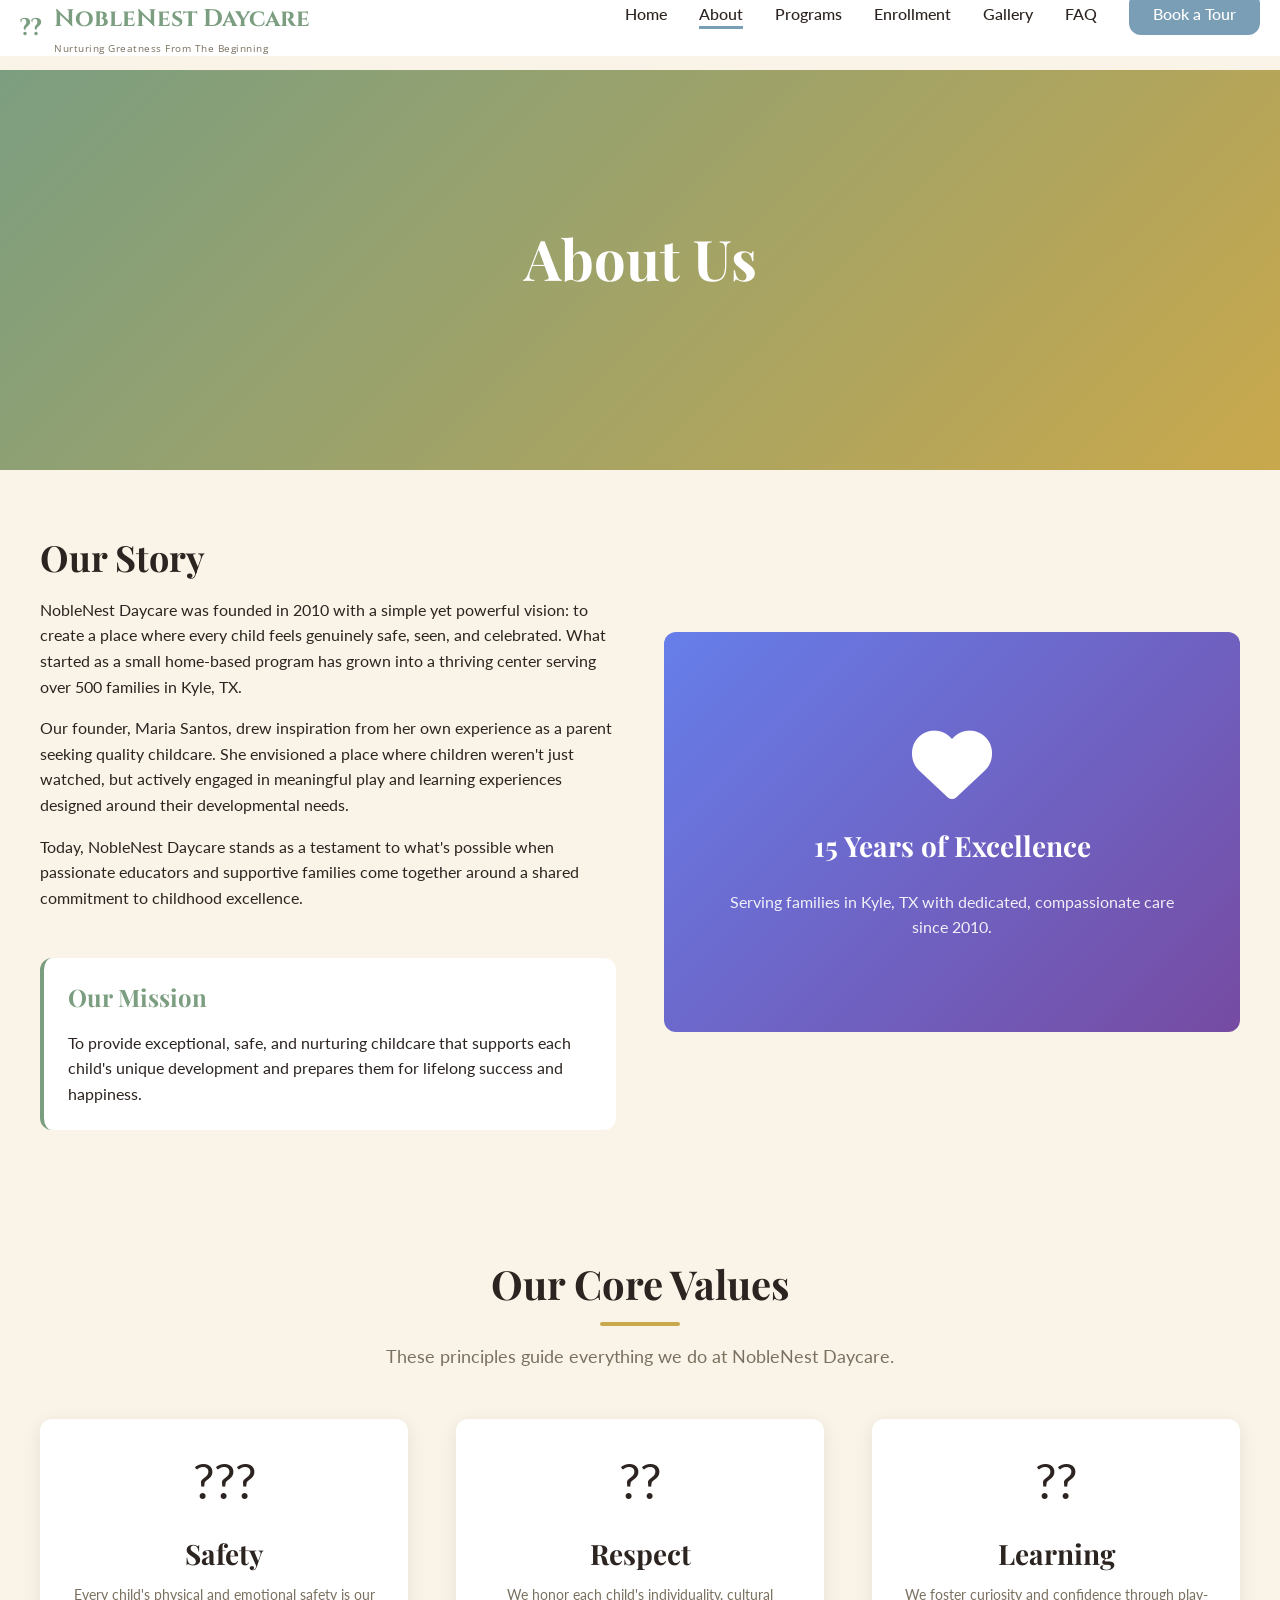
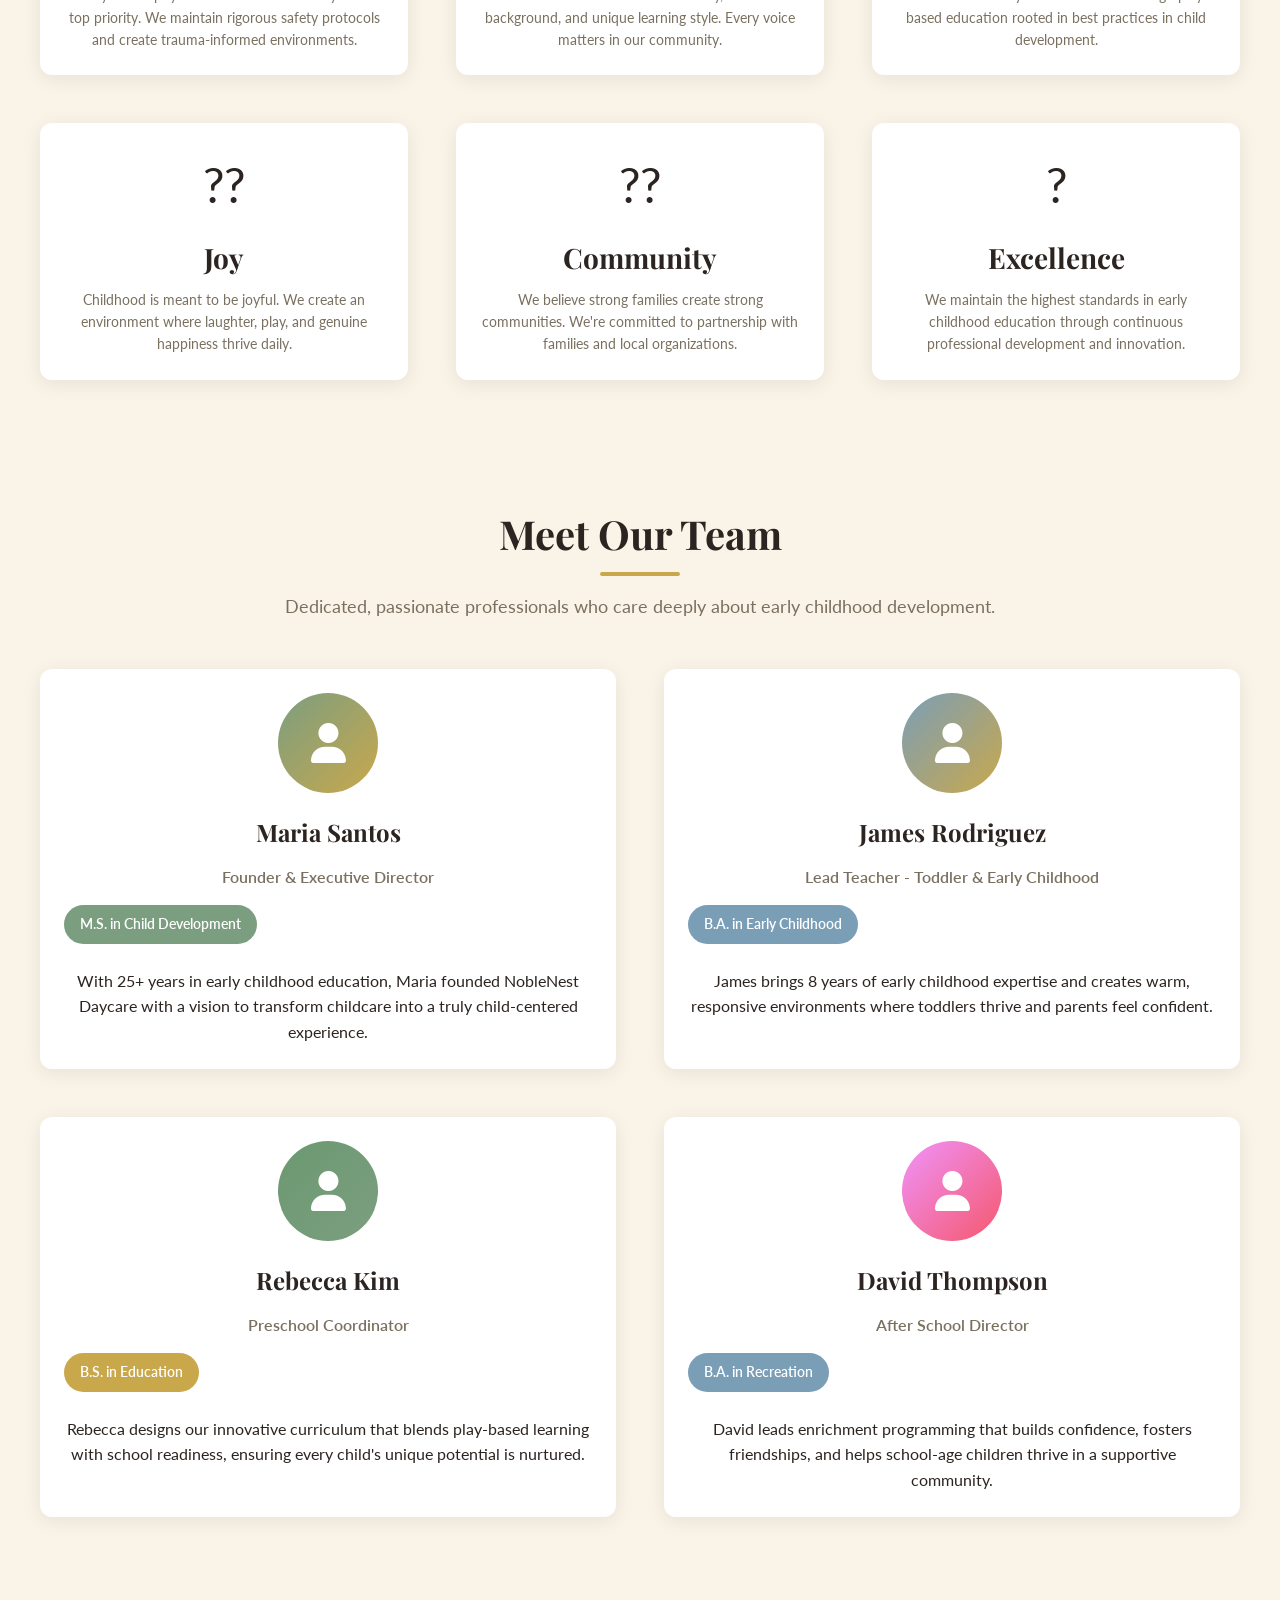
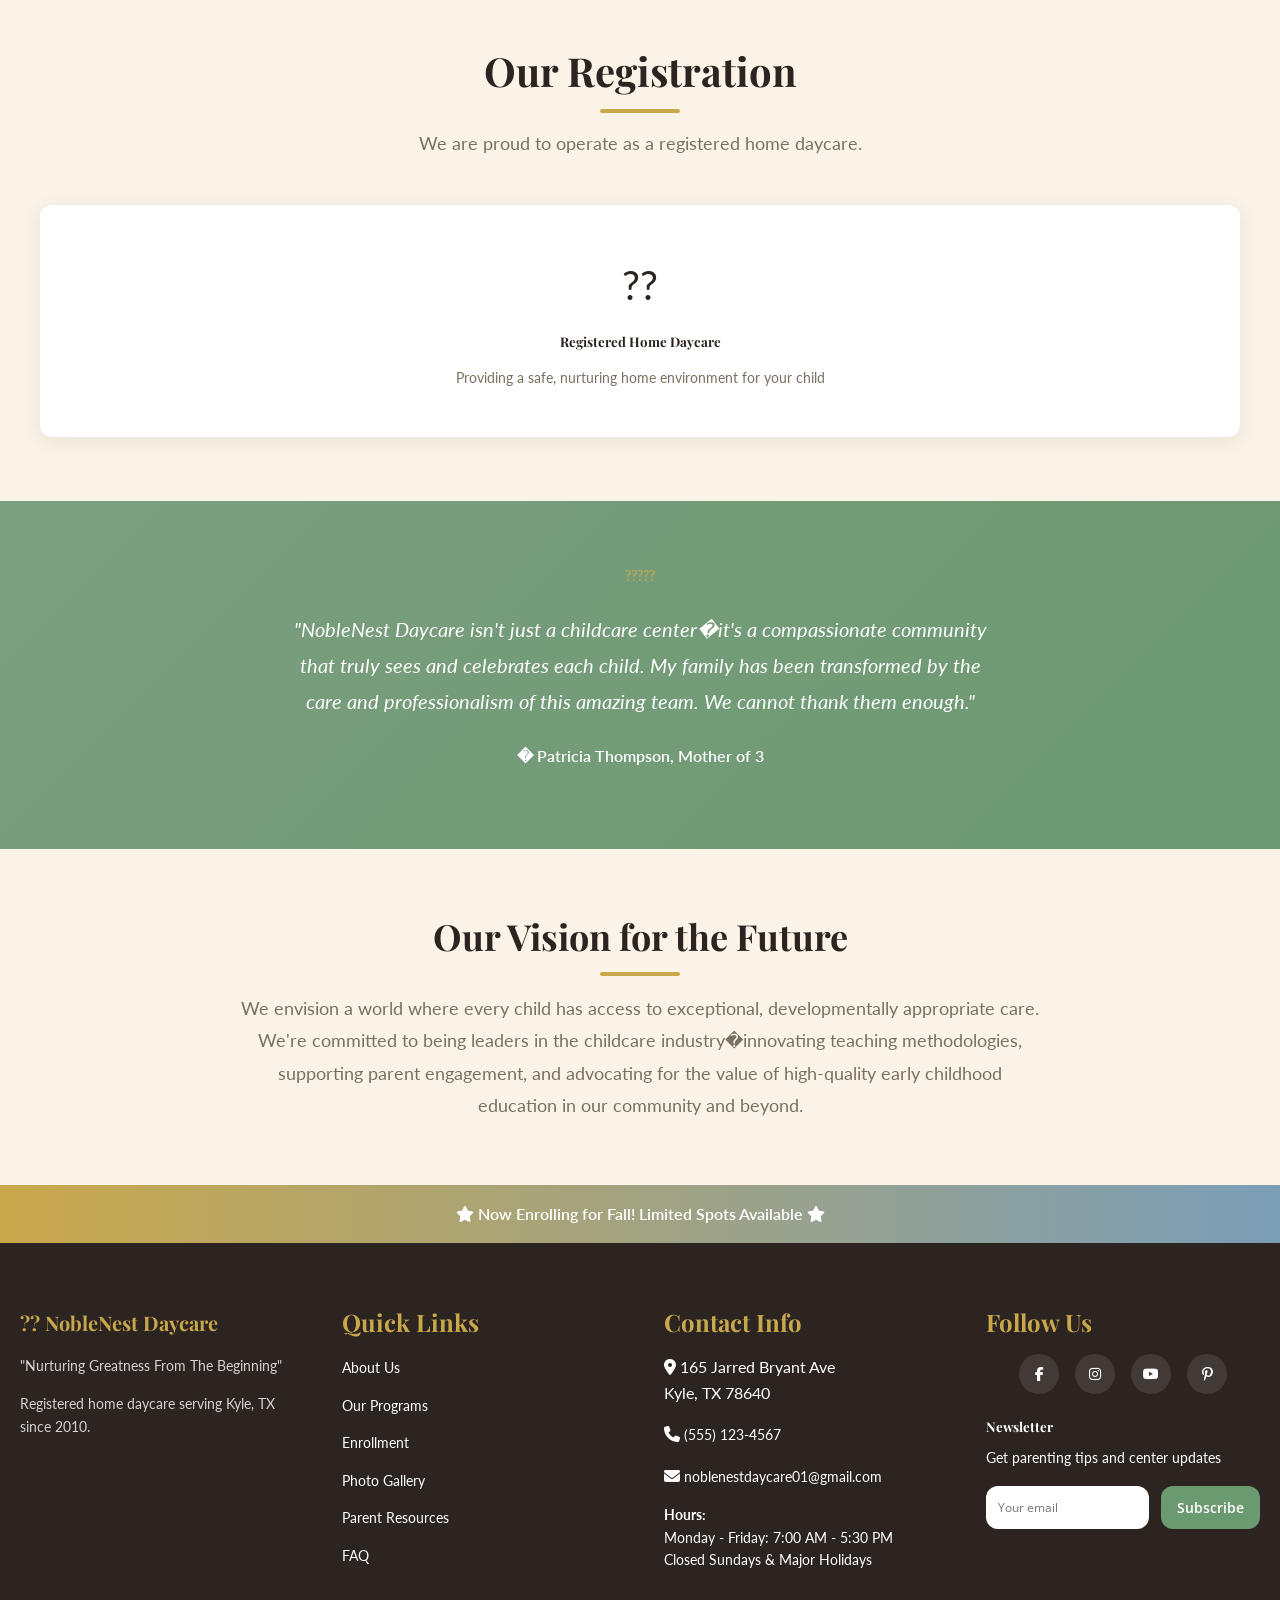
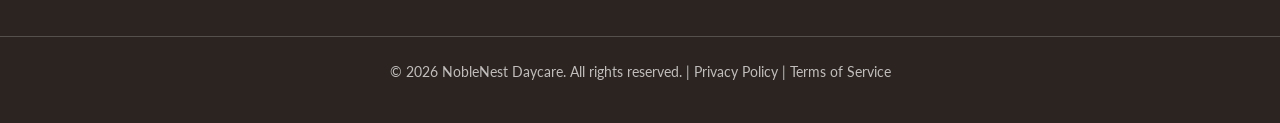
==== commit fa6fef1e: "Remove Chat Now button and Tawk.to script from all pages" ====
--- a/about.html
+++ b/about.html
@@ -345,23 +345,10 @@
   </button>
 
   <script src="js/main.js" defer></script>
-  <!-- CHAT NOW BUTTON -->
-  <button class="chat-now-btn" onclick="if(typeof Tawk_API!=='undefined'){Tawk_API.maximize();}" aria-label="Chat with us now">
-    <span class="chat-icon">&#128172;</span>
-    <span class="chat-label">Chat Now</span>
-  </button>
-
-  <!-- TAWK.TO LIVE CHAT - Sign up free at tawk.to, replace YOUR_PROPERTY_ID/YOUR_WIDGET_ID -->
-  <script type="text/javascript">
-    var Tawk_API=Tawk_API||{}, Tawk_LoadStart=new Date();
-    (function(){
-      var s1=document.createElement("script"),s0=document.getElementsByTagName("script")[0];
-      s1.async=true;
-      s1.src='https://embed.tawk.to/YOUR_PROPERTY_ID/YOUR_WIDGET_ID';
-      s1.charset='UTF-8';
-      s1.setAttribute('crossorigin','*');
-      s0.parentNode.insertBefore(s1,s0);
-    })();
-  </script>
+<!-- Elfsight AI Chatbot -->
+<script src="https://elfsightcdn.com/platform.js" async></script>
+<div class="elfsight-app-eb1572ae-0940-4fcf-b2e3-3b8b7a0c66af" data-elfsight-app-lazy></div>
 </body>
 </html>
+
+
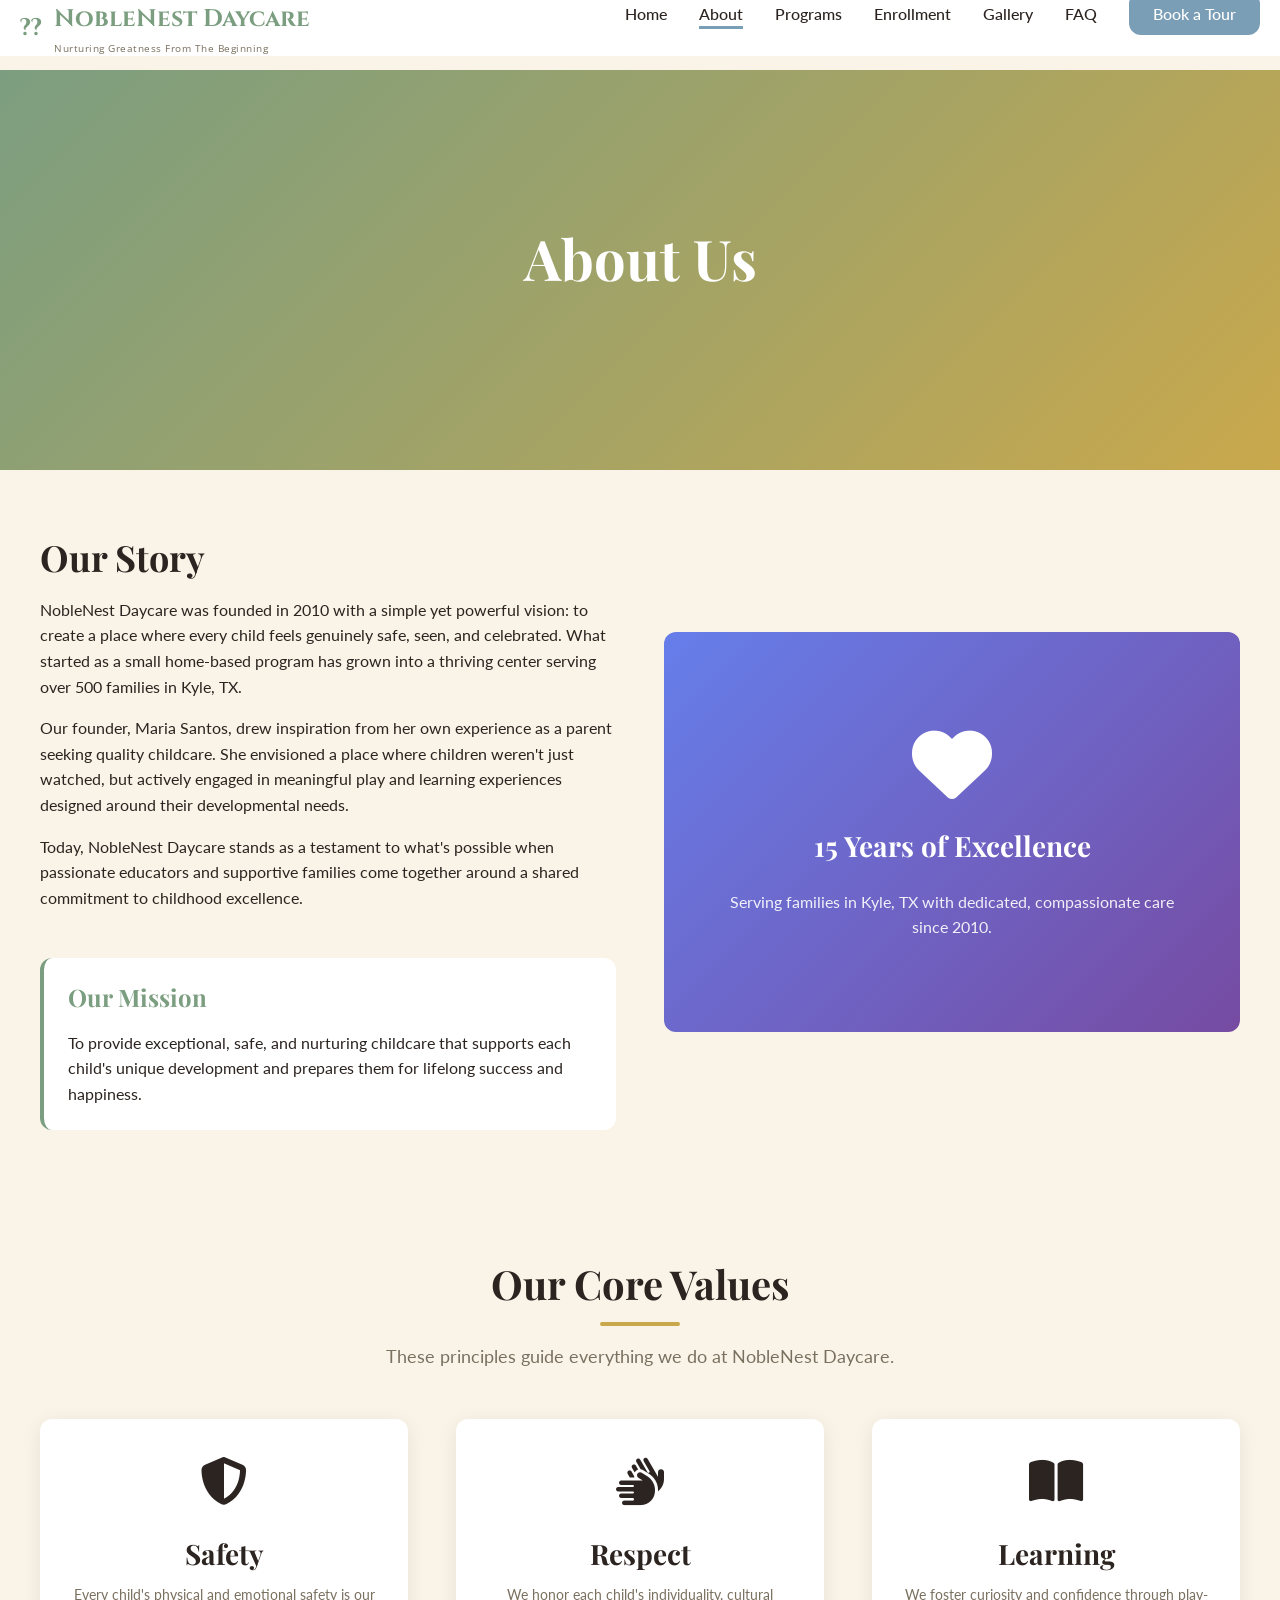
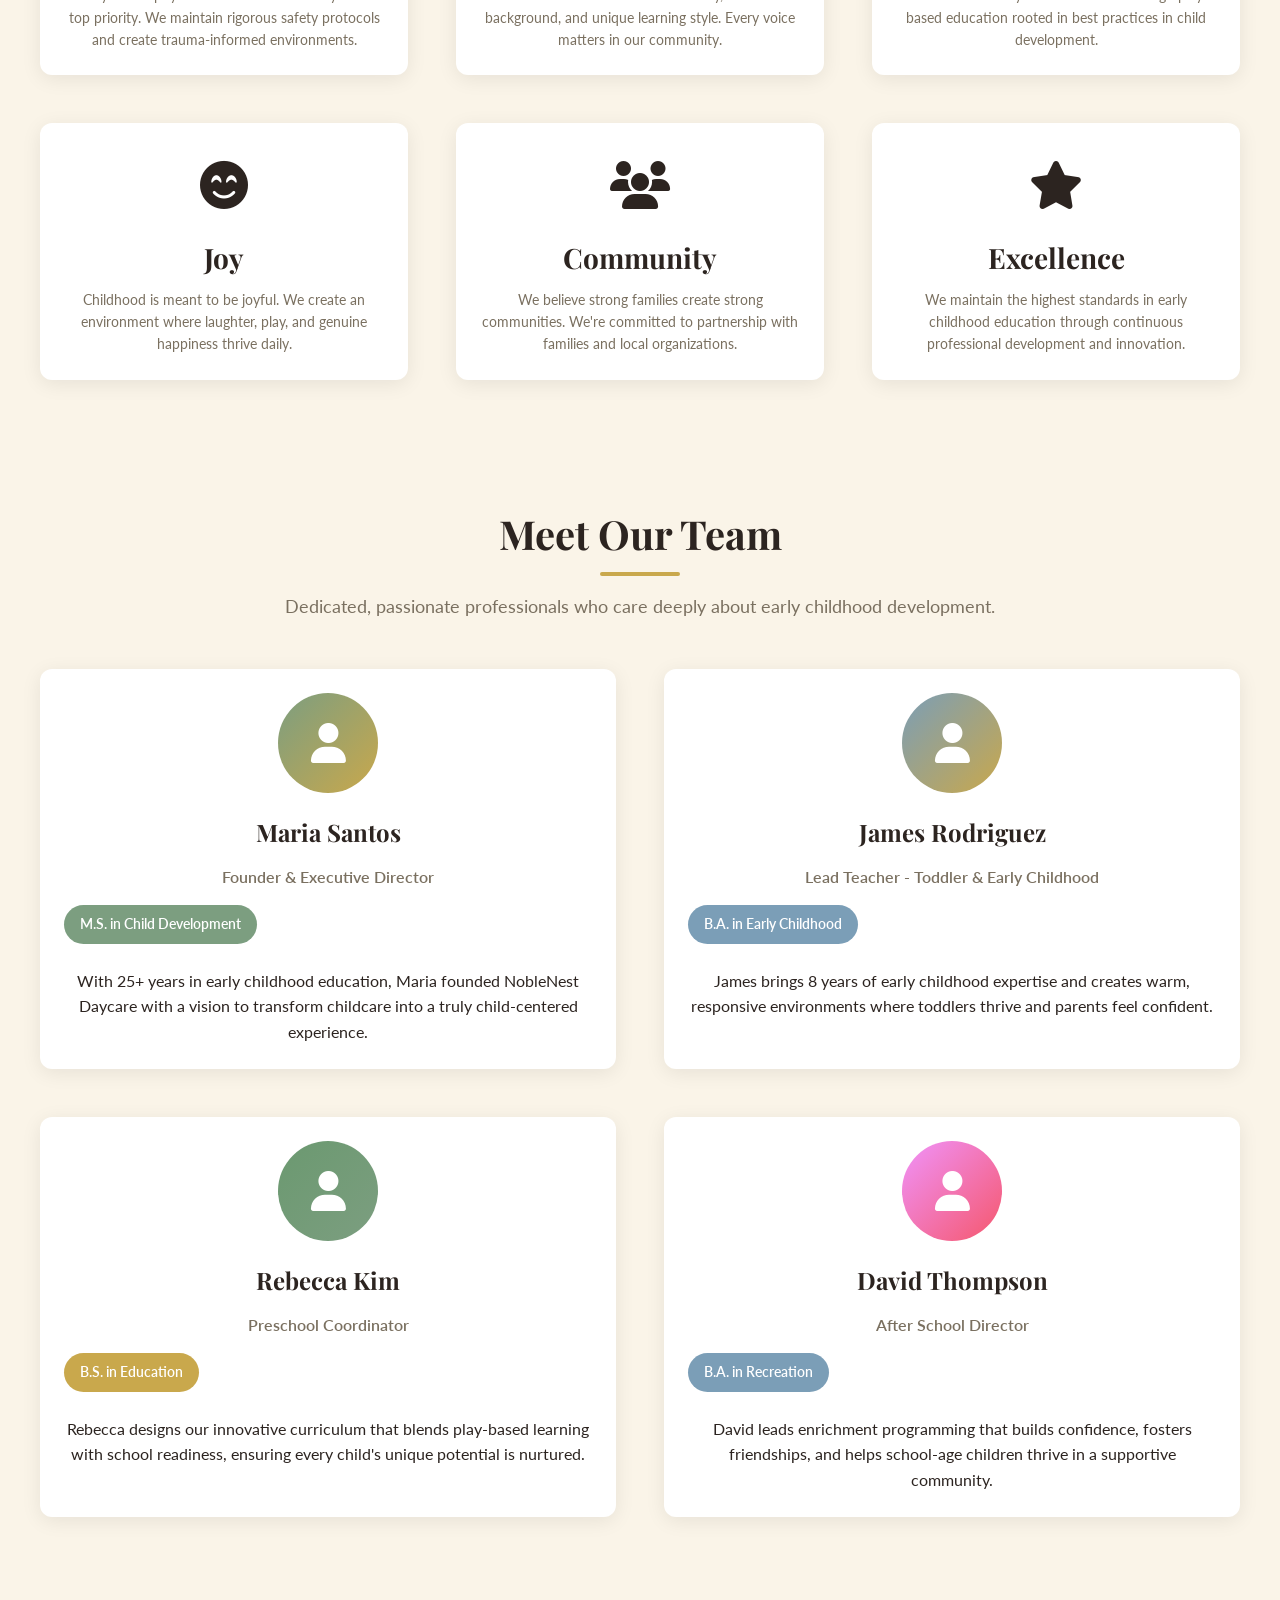
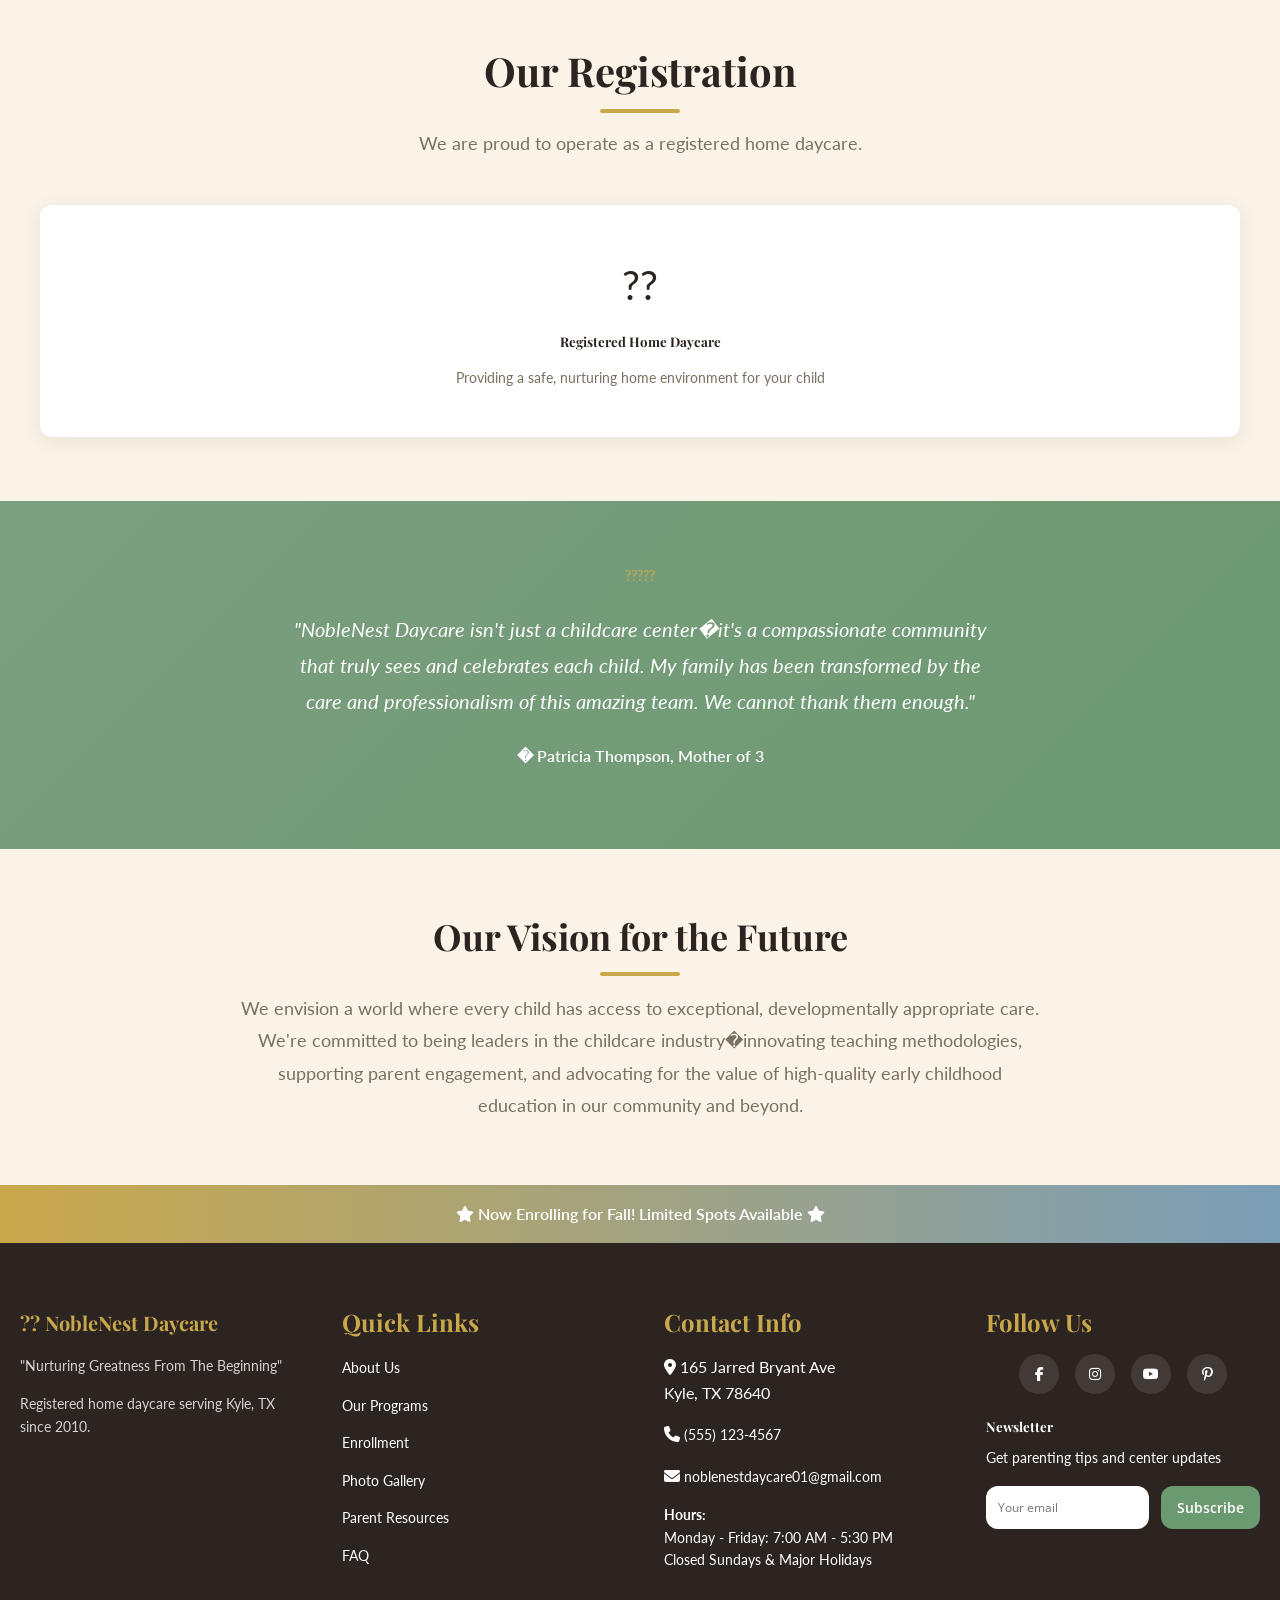
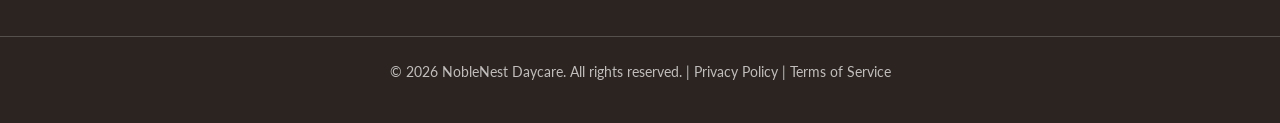
==== commit 11569048: "Fix broken emoji icons with Font Awesome icons on index and about pages" ====
--- a/about.html
+++ b/about.html
@@ -1,4 +1,4 @@
-<!DOCTYPE html>
+﻿<!DOCTYPE html>
 <html lang="en">
 <head>
   <meta charset="UTF-8">
@@ -119,37 +119,37 @@
 
         <div class="grid-3">
           <div class="card icon-card">
-            <div class="icon">???</div>
+            <div class="icon"><i class="fas fa-shield-alt"></i></div>
             <h3>Safety</h3>
             <p>Every child's physical and emotional safety is our top priority. We maintain rigorous safety protocols and create trauma-informed environments.</p>
           </div>
 
           <div class="card icon-card">
-            <div class="icon">??</div>
+            <div class="icon"><i class="fas fa-hands"></i></div>
             <h3>Respect</h3>
             <p>We honor each child's individuality, cultural background, and unique learning style. Every voice matters in our community.</p>
           </div>
 
           <div class="card icon-card">
-            <div class="icon">??</div>
+            <div class="icon"><i class="fas fa-book-open"></i></div>
             <h3>Learning</h3>
             <p>We foster curiosity and confidence through play-based education rooted in best practices in child development.</p>
           </div>
 
           <div class="card icon-card">
-            <div class="icon">??</div>
+            <div class="icon"><i class="fas fa-smile-beam"></i></div>
             <h3>Joy</h3>
             <p>Childhood is meant to be joyful. We create an environment where laughter, play, and genuine happiness thrive daily.</p>
           </div>
 
           <div class="card icon-card">
-            <div class="icon">??</div>
+            <div class="icon"><i class="fas fa-users"></i></div>
             <h3>Community</h3>
             <p>We believe strong families create strong communities. We're committed to partnership with families and local organizations.</p>
           </div>
 
           <div class="card icon-card">
-            <div class="icon">?</div>
+            <div class="icon"><i class="fas fa-star"></i></div>
             <h3>Excellence</h3>
             <p>We maintain the highest standards in early childhood education through continuous professional development and innovation.</p>
           </div>
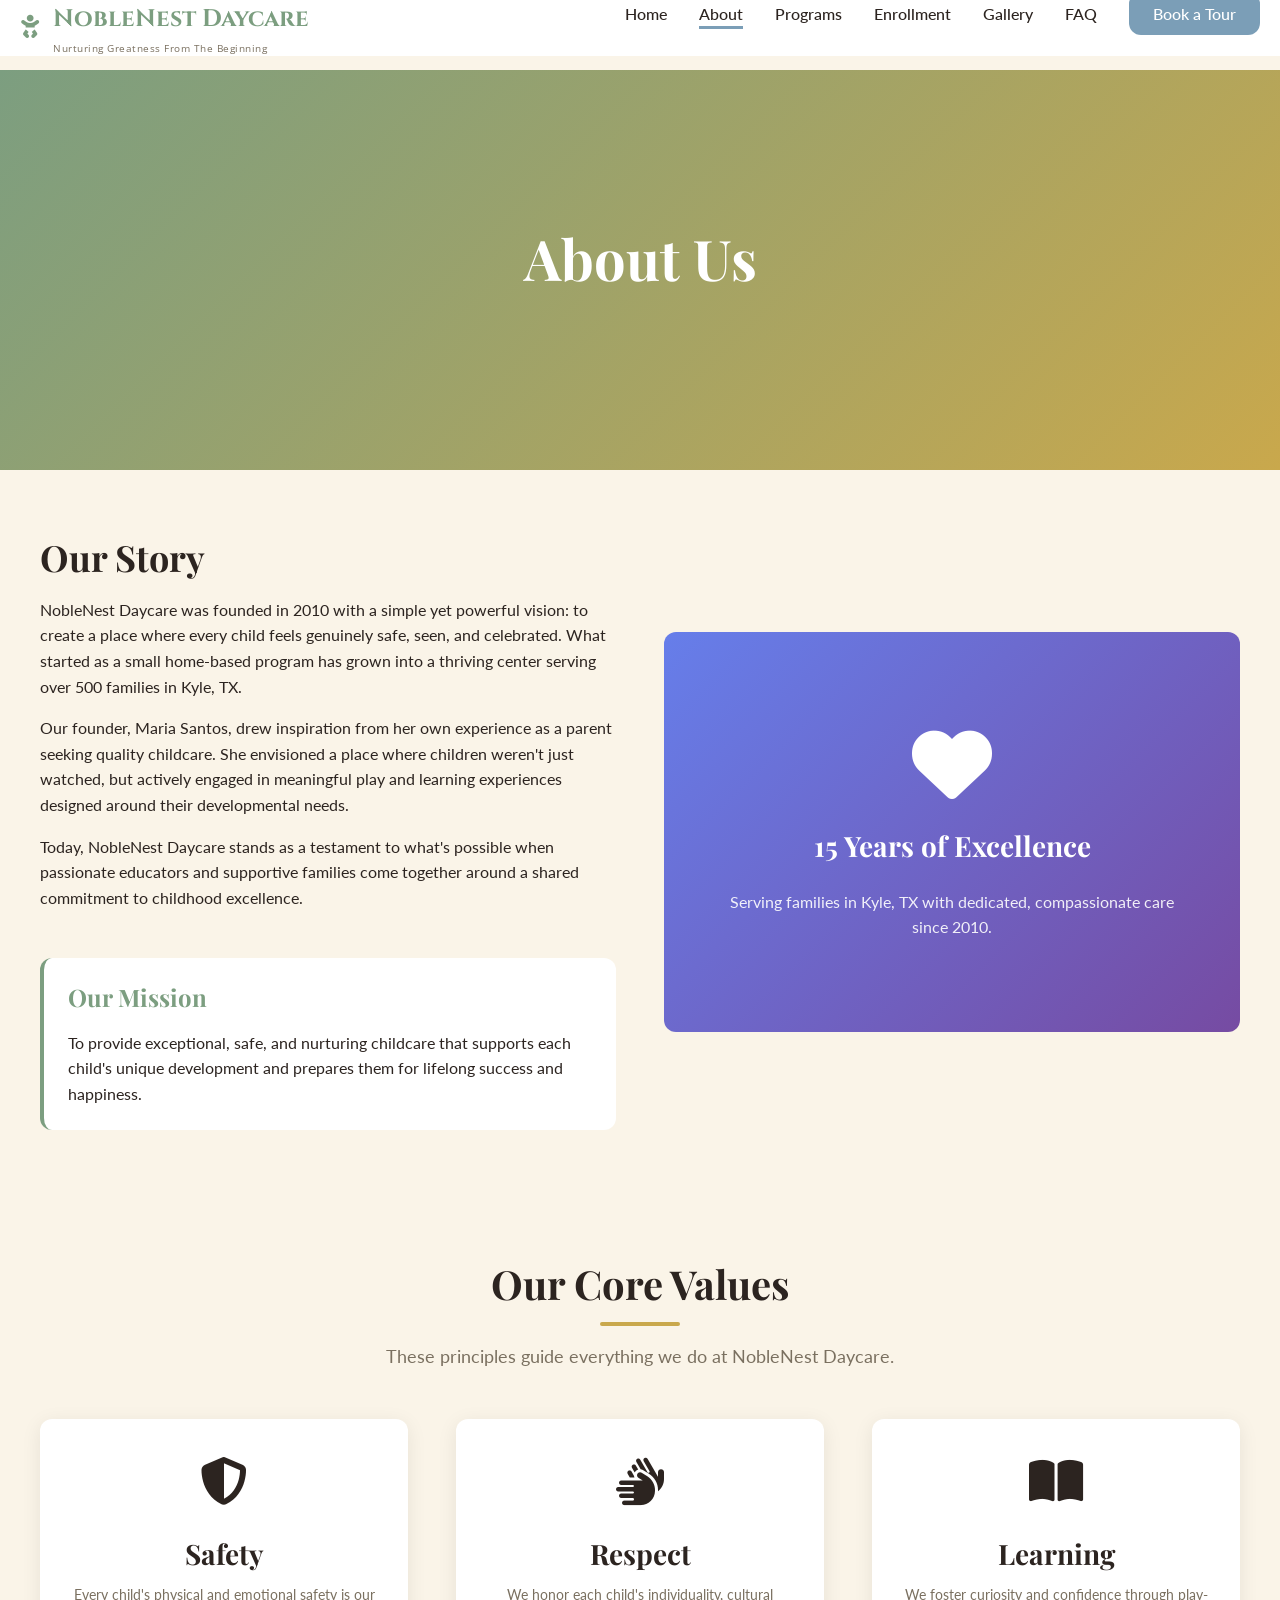
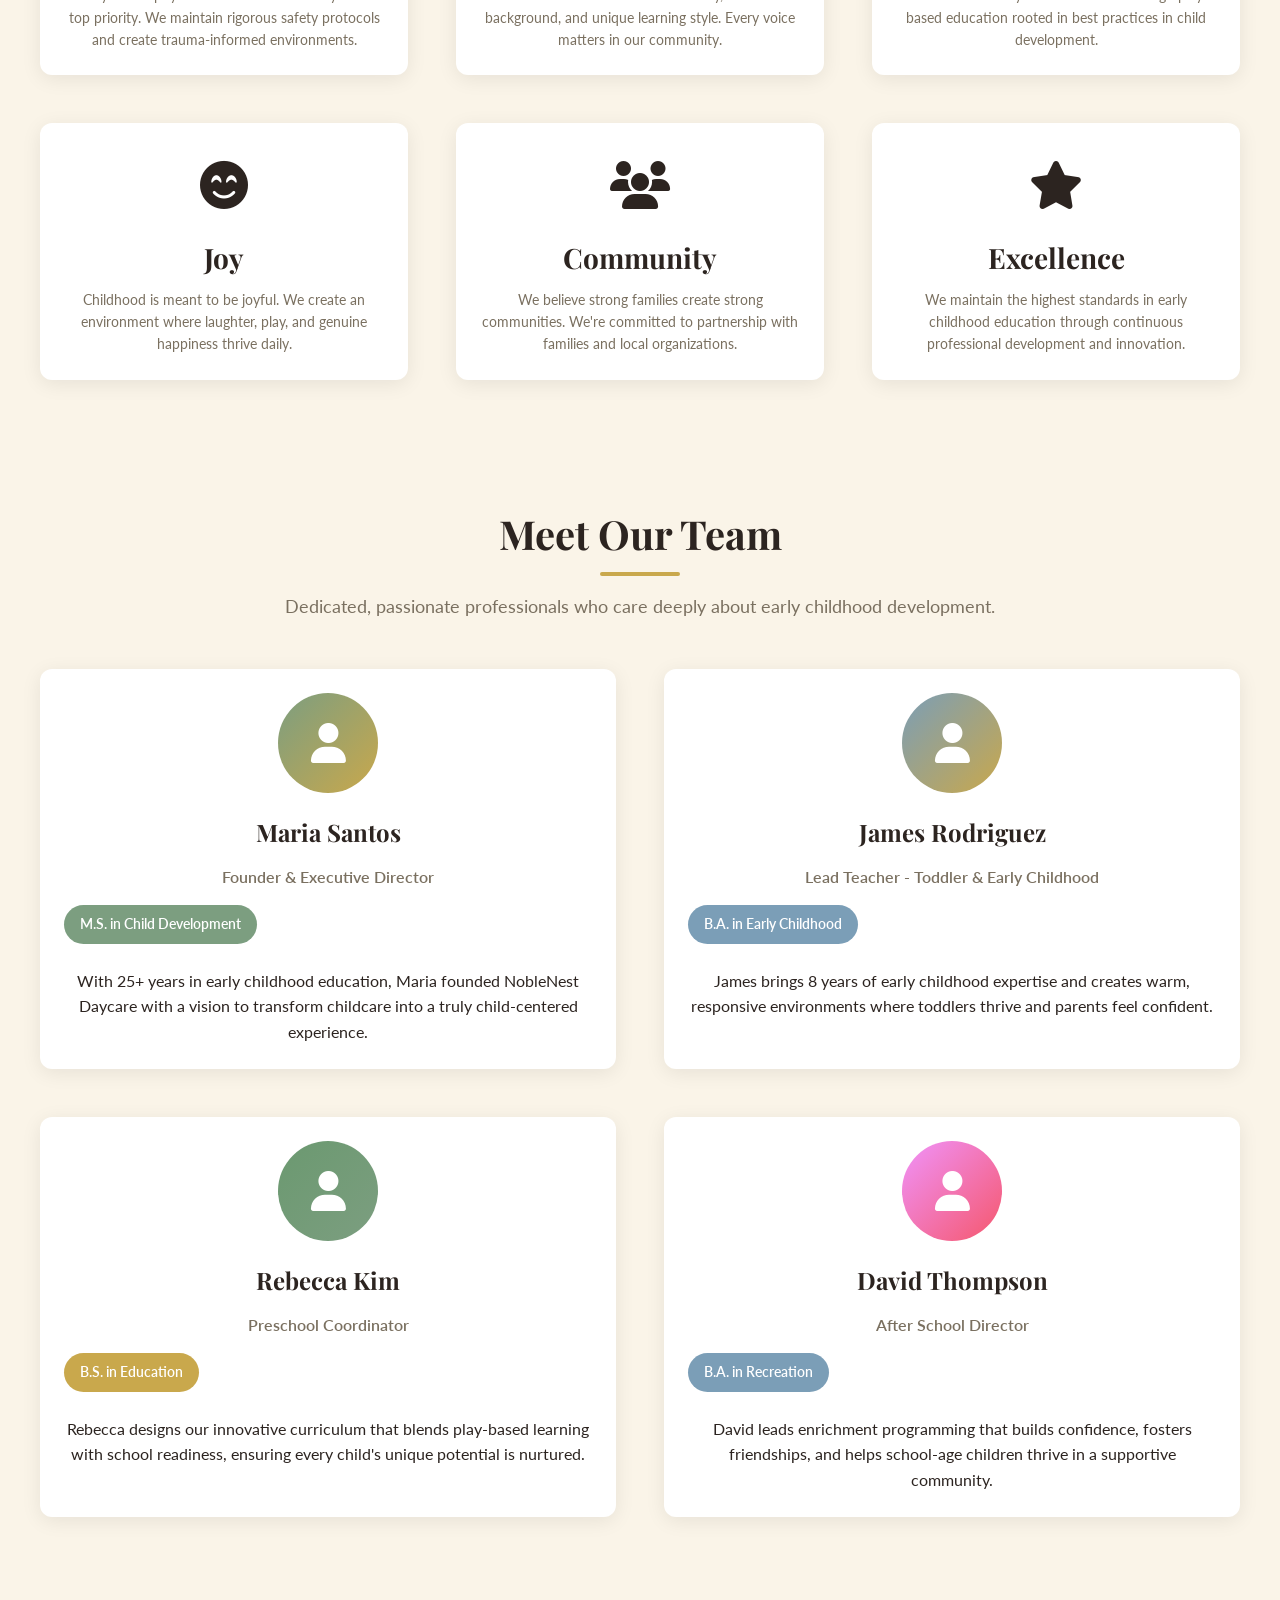
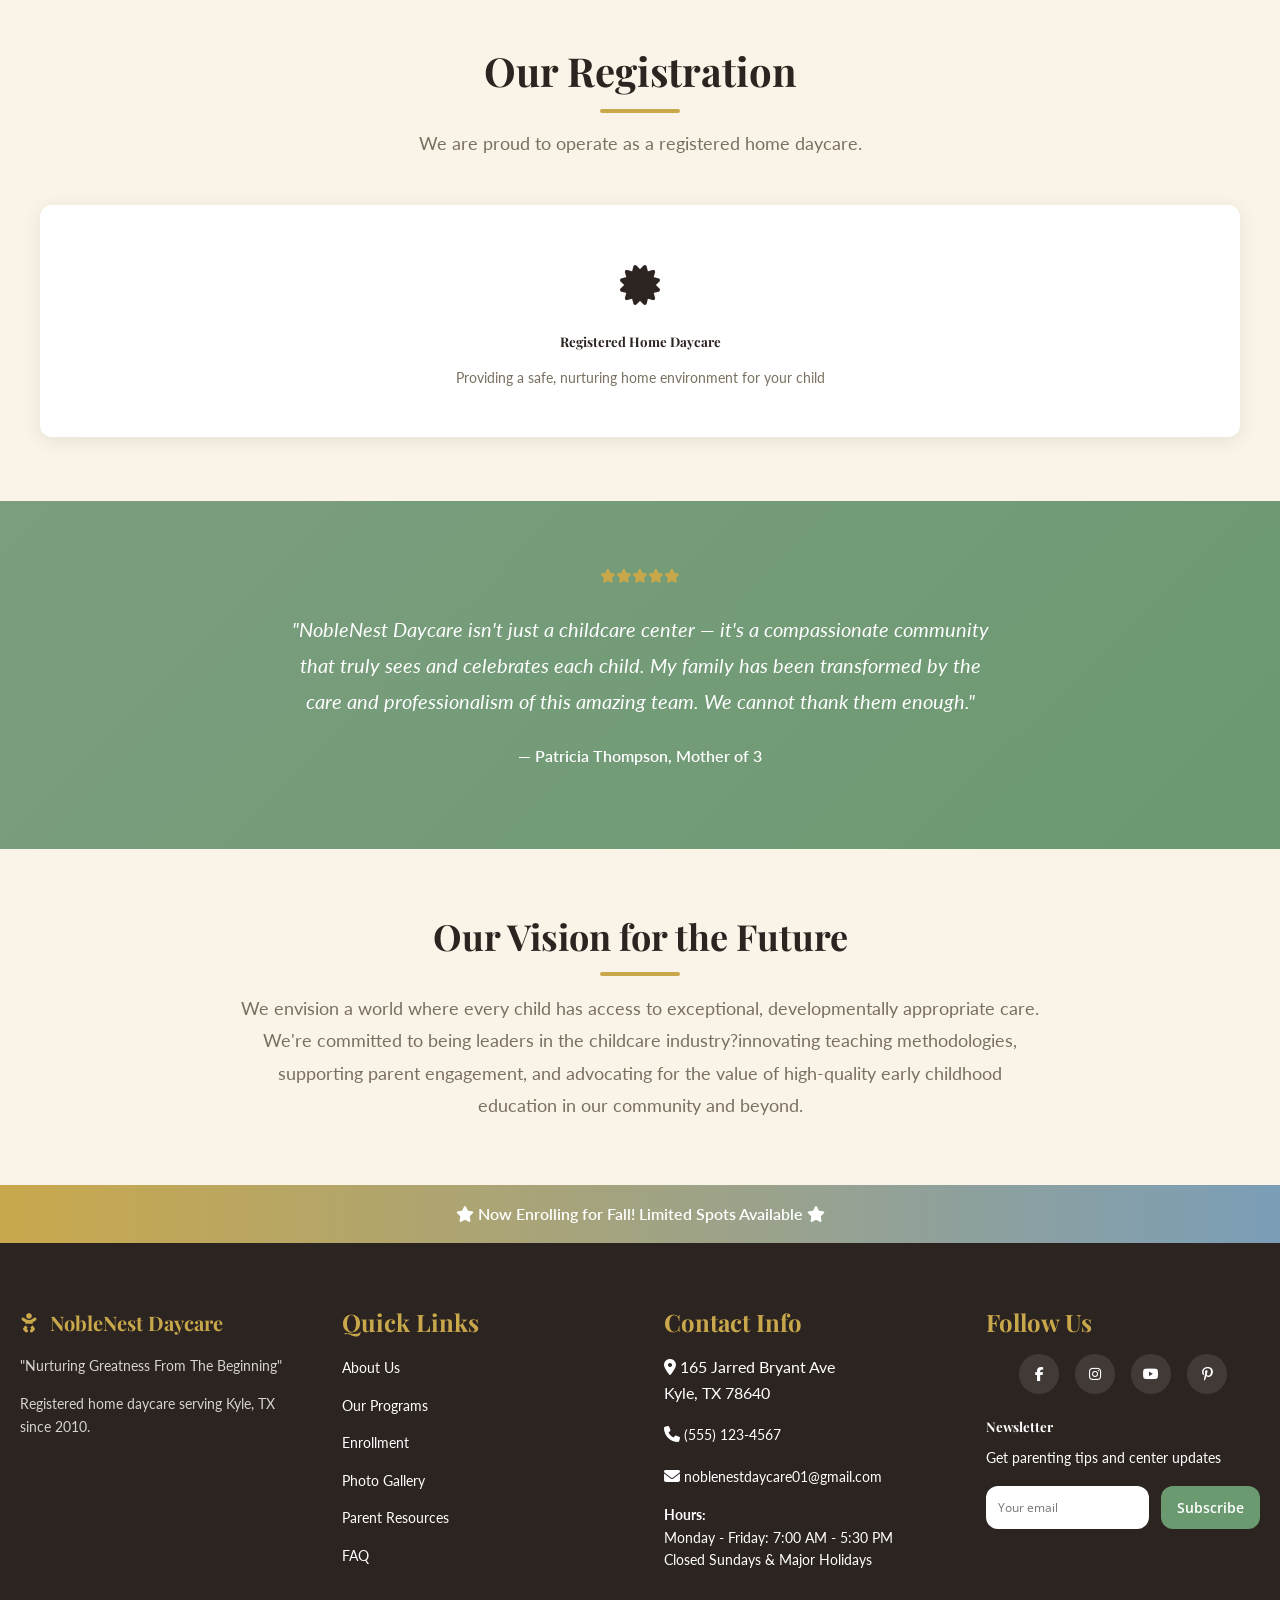
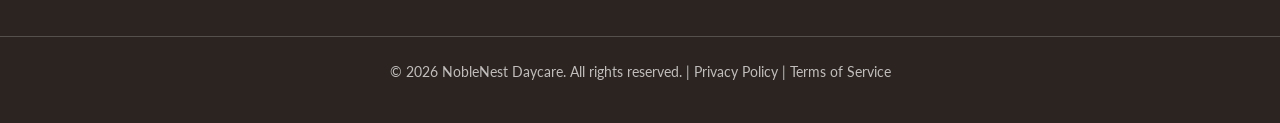
==== commit fe56bc44: "Fix all broken emoji/icon characters site-wide with Font Awesome icons" ====
--- a/about.html
+++ b/about.html
@@ -17,7 +17,7 @@
   <meta property="twitter:description" content="Learn about our mission, values, and the dedicated team behind NobleNest Daycare.">
   
   <link rel="canonical" href="https://noblenestdaycare.com/about.html">
-  <link rel="icon" type="image/x-icon" href="data:image/svg+xml,<svg xmlns='http://www.w3.org/2000/svg' viewBox='0 0 100 100'><text y='.9em' font-size='90'>??</text></svg>">
+  <link rel="icon" type="image/x-icon" href="data:image/svg+xml,<svg xmlns='http://www.w3.org/2000/svg' viewBox='0 0 100 100'><text y='.9em' font-size='90'>N</text></svg>">
   
   <link href="https://fonts.googleapis.com/css2?family=Cinzel:wght@400;600;700&family=Playfair+Display:wght@400;600;700&family=Lato:wght@300;400;700&family=Open+Sans:wght@400;600;700&display=swap" rel="stylesheet">
   <link rel="stylesheet" href="https://cdnjs.cloudflare.com/ajax/libs/font-awesome/6.4.0/css/all.min.css">
@@ -33,7 +33,7 @@
   <header>
     <nav class="container">
       <a href="index.html" class="logo">
-        <span>??</span>
+        <span><i class="fas fa-baby"></i></span>
         <div class="logo-text"><span>NobleNest Daycare</span><span class="logo-motto">Nurturing Greatness From The Beginning</span></div>
       </a>
       
@@ -227,7 +227,7 @@
 
         <div style="display: grid; grid-template-columns: repeat(auto-fit, minmax(150px, 1fr)); gap: var(--spacing-2xl); align-items: center;">
           <div style="background: var(--white); padding: var(--spacing-2xl); border-radius: var(--border-radius); text-align: center; box-shadow: var(--shadow-md);">
-            <div style="font-size: 40px; margin-bottom: var(--spacing-md);">??</div>
+            <div style="font-size: 40px; margin-bottom: var(--spacing-md);"><i class="fas fa-certificate"></i></div>
             <h5>Registered Home Daycare</h5>
             <p style="font-size: var(--font-size-small); margin-bottom: 0; color: var(--text-light);">Providing a safe, nurturing home environment for your child</p>
           </div>
@@ -240,13 +240,13 @@
       <div class="container">
         <div style="text-align: center; max-width: 700px; margin: 0 auto;">
           <div class="star-rating" style="justify-content: center; margin-bottom: var(--spacing-lg);">
-            ?????
+            <i class="fas fa-star"></i><i class="fas fa-star"></i><i class="fas fa-star"></i><i class="fas fa-star"></i><i class="fas fa-star"></i>
           </div>
           <p style="font-size: 20px; font-style: italic; margin-bottom: var(--spacing-lg); line-height: 1.8;">
-            "NobleNest Daycare isn't just a childcare center�it's a compassionate community that truly sees and celebrates each child. My family has been transformed by the care and professionalism of this amazing team. We cannot thank them enough."
+            "NobleNest Daycare isn't just a childcare center — it's a compassionate community that truly sees and celebrates each child. My family has been transformed by the care and professionalism of this amazing team. We cannot thank them enough."
           </p>
           <p style="font-size: 16px; font-weight: 600;">
-            � Patricia Thompson, Mother of 3
+            — Patricia Thompson, Mother of 3
           </p>
         </div>
       </div>
@@ -258,7 +258,7 @@
         <div style="text-align: center; max-width: 800px; margin: 0 auto;">
           <h2 class="section-title-accent">Our Vision for the Future</h2>
           <p style="font-size: var(--font-size-large); color: var(--text-light); line-height: 1.8; margin-bottom: 0;">
-            We envision a world where every child has access to exceptional, developmentally appropriate care. We're committed to being leaders in the childcare industry�innovating teaching methodologies, supporting parent engagement, and advocating for the value of high-quality early childhood education in our community and beyond.
+            We envision a world where every child has access to exceptional, developmentally appropriate care. We're committed to being leaders in the childcare industry?innovating teaching methodologies, supporting parent engagement, and advocating for the value of high-quality early childhood education in our community and beyond.
           </p>
         </div>
       </div>
@@ -272,7 +272,7 @@
   <footer>
     <div class="footer-content">
       <div class="footer-section">
-        <div class="footer-logo">?? NobleNest Daycare</div>
+        <div class="footer-logo"><i class="fas fa-baby"></i> NobleNest Daycare</div>
         <p class="footer-tagline">"Nurturing Greatness From The Beginning"</p>
         <p style="font-size: var(--font-size-small); color: rgba(255, 255, 255, 0.8);">Registered home daycare serving Kyle, TX since 2010.</p>
       </div>
@@ -352,3 +352,5 @@
 </html>
 
 
+
+
